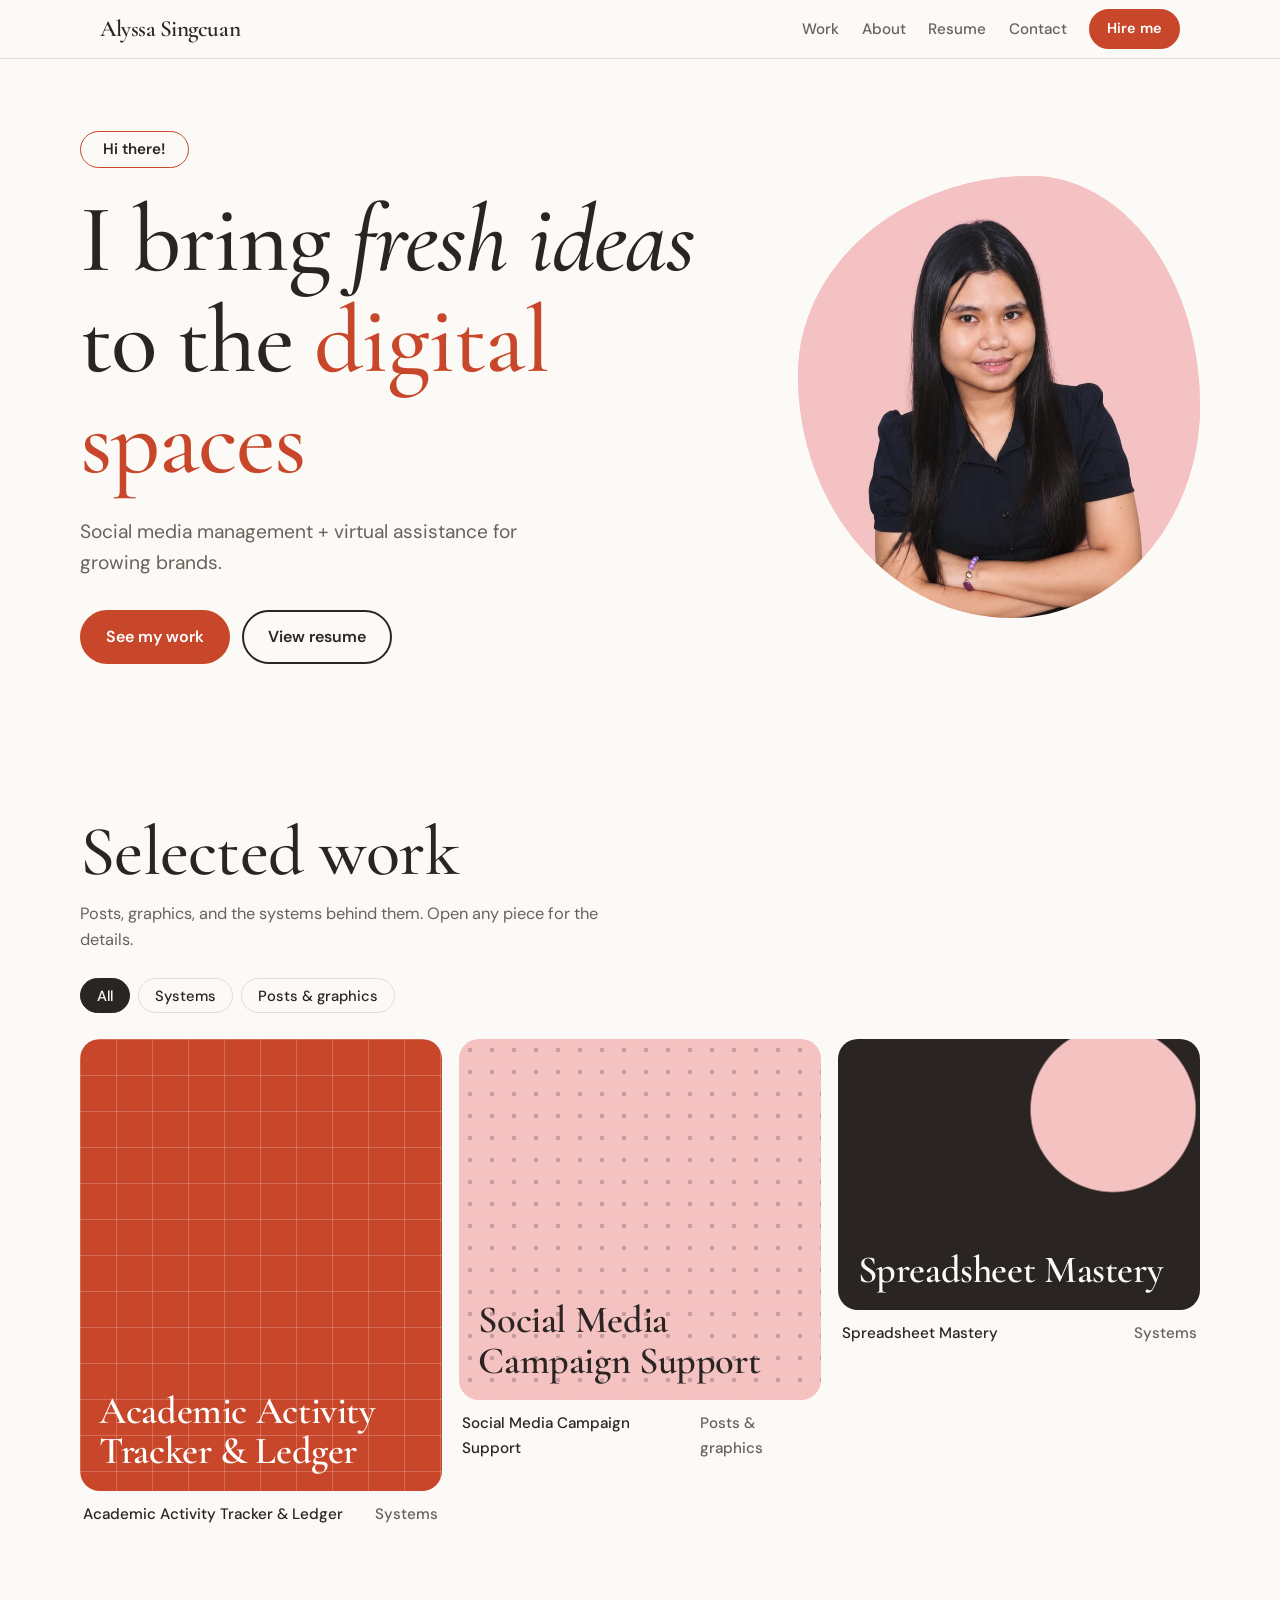
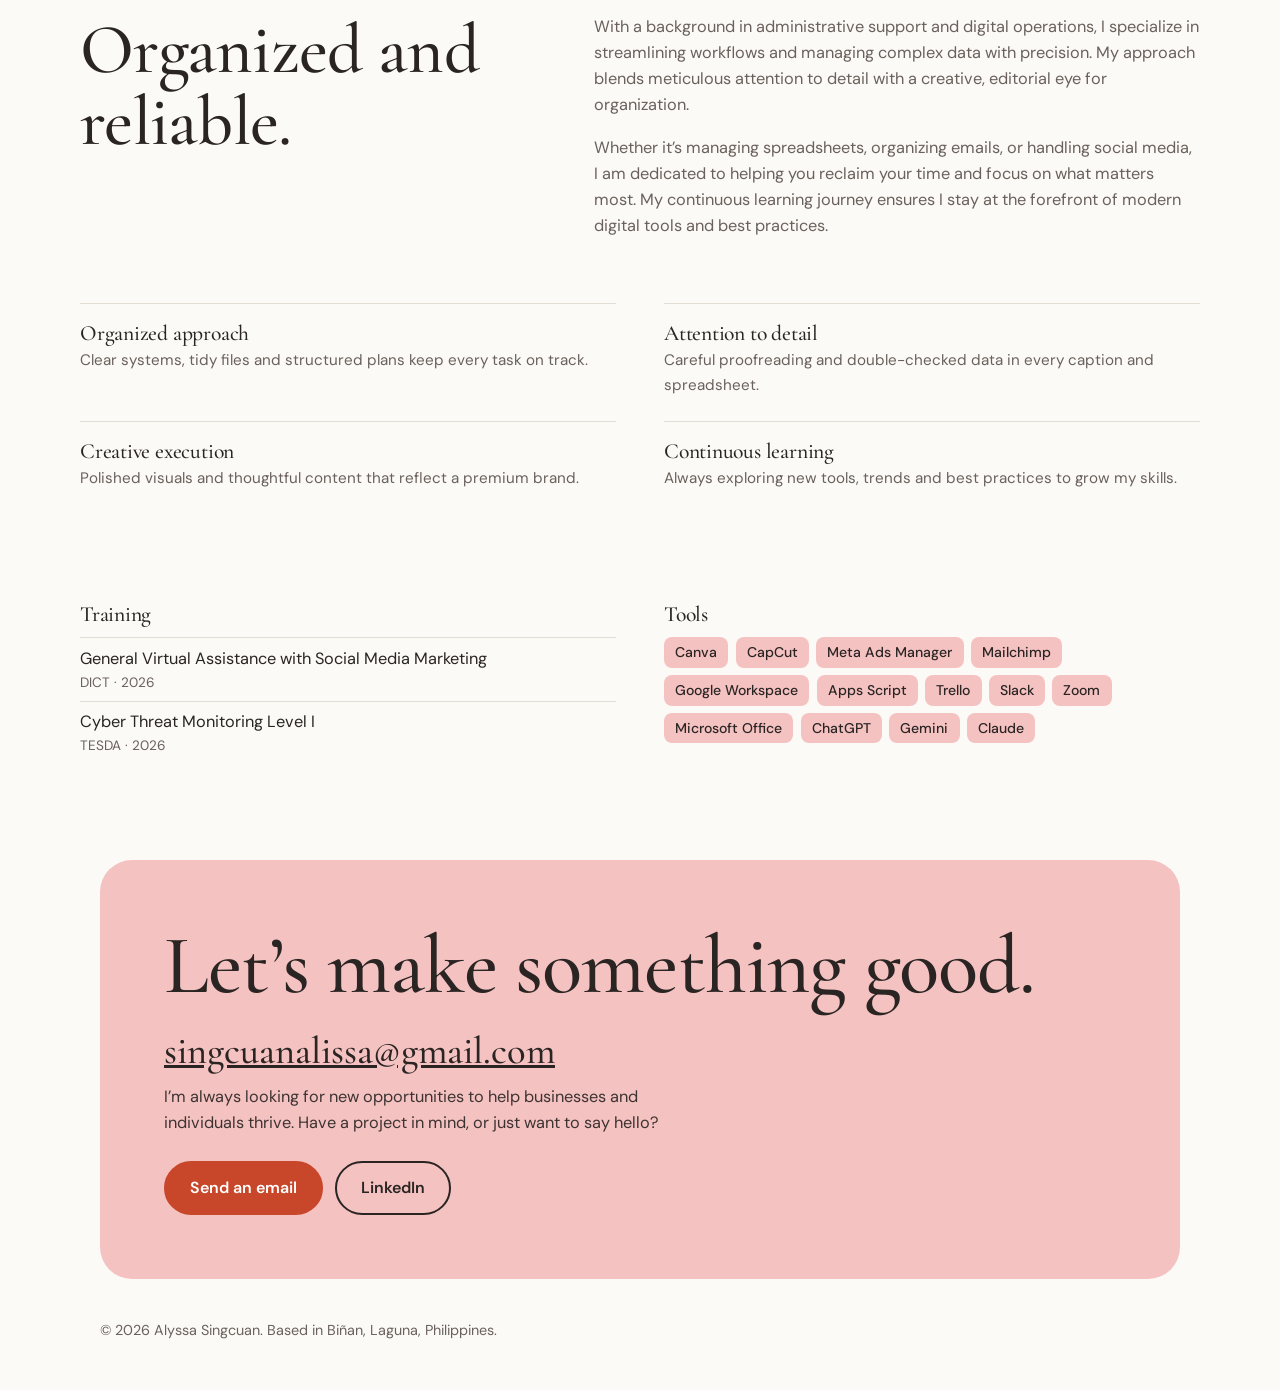
==== index.html @ 70479232 "Rename Alyssa Singcuan – Portfolio.html to index.html" ====
<!DOCTYPE html>
<html lang="en">
<head>
<meta charset="utf-8">
<meta name="viewport" content="width=device-width, initial-scale=1, viewport-fit=cover">
<title>Alyssa Singcuan – Social Media Marketer & Virtual Assistant</title>
<link rel="preconnect" href="https://fonts.googleapis.com">
<link href="https://fonts.googleapis.com/css2?family=Cormorant+Garamond:ital,wght@0,400;0,500;0,600;1,400;1,500&family=DM+Sans:wght@400;500;600&display=swap" rel="stylesheet">
<style>
:root{
  --bg:#fcfaf6; --surface:#ffffff; --ink:#2a2523; --muted:#6a615c; --line:#e3ddd4; --blush:#f5c2c2; --cobalt:#c8472a; --cobalt-ink:#ffffff; --butter:#b9c0ad;
  box-sizing:border-box; padding-top:env(safe-area-inset-top,0px); padding-bottom:env(safe-area-inset-bottom,0px);
}
@media (prefers-color-scheme:dark){
  :root:not([data-theme="light"]){--bg:#1d1819;--surface:#292122;--ink:#f4ece8;--muted:#b9aca6;--line:#43393a;--blush:#5a3438;--cobalt:#ee8a6d;--cobalt-ink:#1d1819;--butter:#3c4336}
}
:root[data-theme="dark"]{--bg:#1d1819;--surface:#292122;--ink:#f4ece8;--muted:#b9aca6;--line:#43393a;--blush:#5a3438;--cobalt:#ee8a6d;--cobalt-ink:#1d1819;--butter:#3c4336}
[hidden]{display:none!important}
html{scroll-behavior:smooth;scroll-padding-top:4.5rem}
*,*::before,*::after{box-sizing:border-box}
body{margin:0;background:var(--bg);color:var(--ink);font:400 1.02rem/1.6 "DM Sans",system-ui,sans-serif}
body::before{content:"";position:fixed;inset:0 0 auto;height:env(safe-area-inset-top,0px);z-index:10;background:var(--bg)}
h1,h2,h3{font-family:"Cormorant Garamond",Georgia,serif;margin:0;line-height:1.02;letter-spacing:-.01em;font-weight:500}
a{color:inherit}
:focus-visible{outline:3px solid var(--cobalt);outline-offset:3px;border-radius:6px}
.wrap{max-width:1120px;margin:0 auto;padding:0 1.25rem}
.top{position:sticky;top:env(safe-area-inset-top,0px);z-index:20;background:var(--bg);border-bottom:1px solid var(--line)}
.top .wrap{display:flex;align-items:center;justify-content:space-between;gap:1rem;height:3.6rem}
.logo{font:600 1.45rem "Cormorant Garamond",Georgia,serif;text-decoration:none;letter-spacing:-.02em}
nav{display:flex;align-items:center;gap:1.4rem}
nav a{text-decoration:none;font-weight:500;font-size:.95rem;color:var(--muted)}
nav a:hover,nav a.on{color:var(--ink)}
nav a.on{text-decoration:underline;text-decoration-thickness:2px;text-underline-offset:6px;text-decoration-color:var(--cobalt)}
.btn{display:inline-block;background:var(--cobalt);color:var(--cobalt-ink);padding:.75rem 1.5rem;border-radius:999px;text-decoration:none;font-weight:600;border:2px solid var(--cobalt);cursor:pointer;font-size:1rem;font-family:inherit}
.btn.line{background:none;color:var(--ink);border-color:var(--ink)}
.btn.sm{padding:.4rem 1rem;font-size:.9rem}
.hero{display:grid;grid-template-columns:1.25fr .75fr;gap:3rem;align-items:center;padding:4.5rem 0 5rem}
.hero h1{font-size:clamp(3.2rem,8vw,6rem);font-weight:500;line-height:1.05}
.hero p{font-size:1.2rem;color:var(--muted);max-width:34ch;margin:1.5rem 0 2rem}
.row{display:flex;gap:.75rem;flex-wrap:wrap}
.post{margin:0;justify-self:center;width:min(380px,100%);background:var(--surface);border:1px solid var(--line);border-radius:24px;overflow:hidden;box-shadow:0 24px 50px -24px rgba(59,59,240,.35);transform:rotate(2deg)}
.post .ph{display:flex;align-items:center;gap:.7rem;padding:.8rem 1rem}
.post .av{width:34px;height:34px;border-radius:50%;background:var(--blush) center/cover no-repeat;flex:none}
.post .ph b{display:block;font-size:.92rem;line-height:1.2}.post .ph span{font-size:.8rem;color:var(--muted)}
.post img{display:block;width:100%;aspect-ratio:4/5;object-fit:cover;object-position:50% 10%;background:var(--blush)}
.post figcaption{padding:.8rem 1rem 1rem}
.acts{display:flex;gap:.9rem;margin-bottom:.5rem}
.acts svg{width:24px;height:24px;fill:none;stroke:var(--ink);stroke-width:1.8;stroke-linecap:round;stroke-linejoin:round}
.post p{margin:0;font-size:.93rem;color:var(--ink);max-width:none}
.hi{display:inline-block;border:1.5px solid var(--cobalt);border-radius:999px;padding:.35rem 1.4rem;font-weight:600;font-size:.95rem;margin-bottom:1.4rem}
.hero h1 em{font-style:italic}
.hot{color:var(--cobalt)}
.blob{max-width:440px;width:100%;justify-self:center;aspect-ratio:1/1.1;background:var(--blush);border-radius:58% 42% 47% 53%/45% 52% 48% 55%;overflow:hidden}
.blob img{width:100%;height:100%;object-fit:cover;object-position:50% 6%;display:block}
.sec{padding:4.5rem 0 1rem}
.sec h2{font-size:clamp(2.4rem,6vw,4.4rem)}
.sub{color:var(--muted);max-width:52ch;margin:.8rem 0 1.6rem}
.filters{display:flex;gap:.5rem;flex-wrap:wrap;margin-bottom:1.6rem}
.filters button{font:500 .92rem "DM Sans",sans-serif;background:none;border:1.5px solid var(--line);color:var(--ink);padding:.4rem 1rem;border-radius:999px;cursor:pointer}
.filters button.on{background:var(--ink);color:var(--bg);border-color:var(--ink)}
.wall{columns:3 280px;column-gap:1.1rem}
.tile{display:block;width:100%;break-inside:avoid;margin:0 0 1.4rem;padding:0;border:0;background:none;text-align:left;cursor:pointer;font:inherit;color:inherit}
.cover{border-radius:20px;overflow:hidden;display:flex;align-items:flex-end;padding:1.2rem;transition:transform .2s}
.cover img{width:100%;height:100%;object-fit:cover;display:block;margin:-1.2rem;max-width:none}
.tile:hover .cover{transform:translateY(-5px)}
.cover b{font:600 clamp(1.8rem,3.4vw,2.4rem)/1.05 "Cormorant Garamond",Georgia,serif;letter-spacing:-.01em}
.c1{background-color:var(--cobalt);color:var(--cobalt-ink);background-image:linear-gradient(rgba(255,255,255,.2) 1px,transparent 1px),linear-gradient(90deg,rgba(255,255,255,.2) 1px,transparent 1px);background-size:36px 36px}
.c2{background-color:var(--ink);color:var(--bg);background-image:radial-gradient(circle at 76% 26%,var(--blush) 0 24%,transparent 24.5%)}
.c3{background-color:var(--blush);color:var(--ink);background-image:radial-gradient(circle,rgba(29,19,48,.22) 2px,transparent 2.6px);background-size:22px 22px}
.cap{display:flex;justify-content:space-between;gap:1rem;padding:.7rem .2rem 0;font-weight:600;font-size:.95rem}
.cap span{color:var(--muted);font-weight:500}
dialog{border:0;border-radius:24px;background:var(--surface);color:var(--ink);width:min(680px,calc(100% - 1.5rem));max-height:calc(100% - 2rem);padding:1.2rem 1.2rem 1.6rem}
dialog::backdrop{background:rgba(20,10,30,.6)}
dialog .cover{min-height:200px;margin-bottom:1.2rem}
dialog .bar{display:flex;justify-content:space-between;align-items:flex-start;gap:1rem}
dialog h3{font-size:2rem}
dialog .meta{color:var(--cobalt);font-weight:600;font-size:.9rem;margin:.5rem 0}
dialog p,dialog li{color:var(--muted);font-size:.97rem}
.about{display:grid;grid-template-columns:1fr 1.3fr;gap:3rem}
.about p{margin:0 0 1rem;max-width:60ch;color:var(--muted)}
.how{display:grid;grid-template-columns:1fr 1fr;gap:0 3rem;margin-top:3rem}
.how div{border-top:1px solid var(--line);padding:1.1rem 0 1.5rem}
.how h3{font-size:1.35rem;margin-bottom:.3rem}
.how p{margin:0;color:var(--muted);font-size:.95rem}
.kit{display:grid;grid-template-columns:1fr 1fr;gap:0 3rem}
.kit h3{font-size:1.35rem;margin-bottom:.8rem}
.kit ul{margin:0;padding:0;list-style:none}
.kit li{padding:.45rem 0;border-top:1px solid var(--line)}
.kit li small{display:block;color:var(--muted)}
.tags{display:flex;flex-wrap:wrap;gap:.45rem}
.tags span{background:var(--blush);color:var(--ink);border-radius:8px;padding:.25rem .7rem;font-size:.88rem;font-weight:500}
.contact{margin-top:5rem;background:var(--blush);color:var(--ink);border-radius:32px;padding:clamp(1.8rem,6vw,4rem)}
.contact h2{font-size:clamp(2.6rem,7vw,5.2rem)}
.contact a.mail{display:inline-block;margin:1.2rem 0 .6rem;font:500 clamp(1.5rem,4vw,2.4rem) "Cormorant Garamond",Georgia,serif;word-break:break-all}
.contact p{max-width:46ch;margin:0 0 1.6rem;opacity:.9}
footer{padding:2.5rem 0 3rem;color:var(--muted);font-size:.9rem}
.rs{display:grid;grid-template-columns:1.5fr 1fr;gap:2.5rem;align-items:start;padding:2rem 0 1rem}
.paper{background:var(--surface);border:1px solid var(--line);border-radius:18px;padding:clamp(.6rem,2vw,1.1rem);box-shadow:0 24px 50px -28px rgba(29,19,48,.4)}
.paper img{width:100%;height:auto;display:block;border-radius:6px;background:#fff}
.side{position:sticky;top:5.5rem}
.side h3{font-size:1.35rem;margin:0 0 .5rem}
.side div{border-top:1px solid var(--line);padding:1.1rem 0}
.side p{margin:0 0 .4rem;font-size:.95rem;color:var(--muted)}.side b{color:var(--ink)}
@media (max-width:780px){
  .hero,.about,.rs,.how,.kit{grid-template-columns:1fr}
  .hero{padding-top:2.5rem}.post{transform:none}.side{position:static}
  nav{gap:.9rem}nav .btn{display:none}
}
@media (prefers-reduced-motion:reduce){html{scroll-behavior:auto}.cover,.post{transition:none}}
</style>
</head>
<body>
<header class="top"><div class="wrap">
  <a class="logo" href="#home">Alyssa Singcuan</a>
  <nav aria-label="Main"><a href="#work" data-n="work">Work</a><a href="#about" data-n="about">About</a><a href="#resume" data-n="resume">Resume</a><a href="#contact" data-n="contact">Contact</a><a class="btn sm" href="mailto:singcuanalissa@gmail.com?subject=Hello%20Alyssa">Hire me</a></nav>
</div></header>

<main>
<div id="v-home">
  <div class="wrap hero" id="home">
    <div>
      <span class="hi">Hi there!</span>
      <h1>I bring <em>fresh ideas</em> to the <span class="hot">digital spaces</span></h1>
      <p>Social media management + virtual assistance for growing brands.</p>
      <div class="row"><a class="btn" href="#work">See my work</a><a class="btn line" href="#resume">View resume</a></div>
    </div>
    <div class="blob"><img src="[data-uri]" alt="Portrait of Alyssa Singcuan" width="760" height="950"></div>
  </div>

  <section class="wrap sec" id="work">
    <h2>Selected work</h2>
    <p class="sub">Posts, graphics, and the systems behind them. Open any piece for the details.</p>
    <div class="filters" id="filters" role="group" aria-label="Filter work"></div>
    <div class="wall" id="wall"></div>
  </section>

  <section class="wrap sec" id="about">
    <div class="about">
      <h2>Organized and reliable.</h2>
      <div>
        <p>With a background in administrative support and digital operations, I specialize in streamlining workflows and managing complex data with precision. My approach blends meticulous attention to detail with a creative, editorial eye for organization.</p>
        <p>Whether it’s managing spreadsheets, organizing emails, or handling social media, I am dedicated to helping you reclaim your time and focus on what matters most. My continuous learning journey ensures I stay at the forefront of modern digital tools and best practices.</p>
      </div>
    </div>
    <div class="how">
      <div><h3>Organized approach</h3><p>Clear systems, tidy files and structured plans keep every task on track.</p></div>
      <div><h3>Attention to detail</h3><p>Careful proofreading and double-checked data in every caption and spreadsheet.</p></div>
      <div><h3>Creative execution</h3><p>Polished visuals and thoughtful content that reflect a premium brand.</p></div>
      <div><h3>Continuous learning</h3><p>Always exploring new tools, trends and best practices to grow my skills.</p></div>
    </div>
  </section>

  <section class="wrap sec">
    <div class="kit">
      <div><h3>Training</h3><ul>
        <li>General Virtual Assistance with Social Media Marketing<small>DICT · 2026</small></li>
        <li>Cyber Threat Monitoring Level I<small>TESDA · 2026</small></li></ul></div>
      <div><h3>Tools</h3><div class="tags"><span>Canva</span><span>CapCut</span><span>Meta Ads Manager</span><span>Mailchimp</span><span>Google Workspace</span><span>Apps Script</span><span>Trello</span><span>Slack</span><span>Zoom</span><span>Microsoft Office</span><span>ChatGPT</span><span>Gemini</span><span>Claude</span></div></div>
    </div>
  </section>

  <div class="wrap">
    <section class="contact" id="contact" aria-label="Contact">
      <h2>Let’s make something good.</h2>
      <a class="mail" href="mailto:singcuanalissa@gmail.com">singcuanalissa@gmail.com</a>
      <p>I’m always looking for new opportunities to help businesses and individuals thrive. Have a project in mind, or just want to say hello?</p>
      <div class="row"><a class="btn" href="mailto:singcuanalissa@gmail.com?subject=Hello%20Alyssa">Send an email</a><a class="btn line" href="https://linkedin.com/in/alyssa-singcuan/">LinkedIn</a></div>
    </section>
  </div>
</div>

<div id="v-resume" hidden>
  <div class="wrap">
    <div class="sec" style="padding-bottom:0"><h2>Resume</h2><p class="sub">My full resume, with experience, skills, and training.</p>
      <div class="row"><button class="btn" id="dl" type="button" hidden>Download PDF</button><a class="btn line" href="#home">Back to home</a></div></div>
    <div class="rs">
      <div class="paper"><img src="[data-uri]" alt="Resume of Alyssa Singcuan, Social Media Marketer, covering experience, technical skills, certifications and education" width="1000" height="1414"></div>
      <aside class="side">
        <div><h3>At a glance</h3>
          <p><b>Role:</b> Social Media Marketer</p>
          <p><b>Based in:</b> Biñan, Laguna, Philippines</p>
          <p><b>Education:</b> BS Industrial Engineering, Polytechnic University of the Philippines (2026 – present)</p>
          <p><b>Languages:</b> Filipino (native), English (conversational)</p></div>
        <div><h3>Contact</h3>
          <p><a href="mailto:singcuanalissa@gmail.com">singcuanalissa@gmail.com</a></p>
          <p><a href="https://linkedin.com/in/alyssa-singcuan/">linkedin.com/in/alyssa-singcuan</a></p></div>
      </aside>
    </div>
  </div>
</div>
</main>

<footer><div class="wrap">© 2026 Alyssa Singcuan. Based in Biñan, Laguna, Philippines.</div></footer>

<dialog id="dlg" aria-labelledby="dt"><div id="dcover"></div><div class="bar"><h3 id="dt"></h3><button type="button" class="btn line sm" id="dx">Close</button></div><div id="db"></div></dialog>
<script>
(function(){
var WORK=[
 {title:'Academic Activity Tracker & Ledger',type:'Systems',cover:'c1',ratio:'4/5',tools:'Google Sheets · Apps Script · Drive',
  blurb:'A personal tracking system that organizes academic activities, monitors deadlines, and keeps submission records in one spreadsheet enhanced with Google Apps Script to automate repetitive tracking, document organization, and record synchronization.',
  details:['Organized activity records and deadline monitoring','Submission status tracking and remaining days calculation','Activity summary and unique activity identification','Attendance proof matching: links attendance IDs to files in Google Drive','Submission proof organization: links supporting files to their records','Notes synchronization for class notes and related academic information','Automated record updates across sheets and Drive folders']},
 {title:'Social Media Campaign Support',type:'Posts & graphics',cover:'c3',ratio:'1/1',tools:'Content scheduling · Basic graphics · Engagement monitoring',
  blurb:'Sample social media marketing support tasks, including content scheduling, basic graphic creation, and engagement monitoring. Highlights the ability to maintain a consistent brand presence online.',details:[]},
 {title:'Spreadsheet Mastery',type:'Systems',cover:'c2',ratio:'4/3',tools:'Google Sheets',
  blurb:'Sample spreadsheets for tracking expenses, sales, and project timelines, built with formulas and data visualization.',details:[]}
];
var wall=document.getElementById('wall'),fl=document.getElementById('filters'),cur='All';
var types=['All'];WORK.forEach(function(w){if(types.indexOf(w.type)<0)types.push(w.type)});
function cover(w){return '<div class="cover '+(w.img?'':w.cover)+'" style="aspect-ratio:'+w.ratio+'">'+(w.img?'<img src="'+w.img+'" alt="'+w.title+'">':'<b>'+w.title+'</b>')+'</div>'}
function draw(){
  fl.innerHTML=types.map(function(t){return '<button type="button" data-f="'+t+'" class="'+(t===cur?'on':'')+'" aria-pressed="'+(t===cur)+'">'+t+'</button>'}).join('');
  wall.innerHTML=WORK.map(function(w,i){return (cur==='All'||w.type===cur)?'<button class="tile" type="button" data-i="'+i+'">'+cover(w)+'<div class="cap"><span style="color:var(--ink)">'+w.title+'</span><span>'+w.type+'</span></div></button>':''}).join('');
}
draw();
fl.addEventListener('click',function(e){var b=e.target.closest('button');if(b){cur=b.dataset.f;draw()}});
var d=document.getElementById('dlg');
wall.addEventListener('click',function(e){
  var t=e.target.closest('.tile');if(!t||!d.showModal)return;var w=WORK[t.dataset.i];
  document.getElementById('dcover').innerHTML=cover(w);
  document.getElementById('dt').textContent=w.title;
  document.getElementById('db').innerHTML='<p class="meta">'+w.tools+'</p><p>'+w.blurb+'</p>'+(w.details.length?'<ul>'+w.details.map(function(x){return '<li>'+x+'</li>'}).join('')+'</ul>':'');
  d.showModal();
});
document.getElementById('dx').addEventListener('click',function(){d.close()});
d.addEventListener('click',function(e){if(e.target===d)d.close()});
var H=document.getElementById('v-home'),R=document.getElementById('v-resume');
function route(){
  var h=location.hash.slice(1),r=h==='resume';
  H.hidden=r;R.hidden=!r;
  document.querySelectorAll('nav a[data-n]').forEach(function(a){a.classList.toggle('on',a.dataset.n===h)});
  if(r||!h||h==='home'){window.scrollTo(0,0)}else{var e=document.getElementById(h);if(e)e.scrollIntoView()}
}
window.addEventListener('hashchange',route);route();
var PDF='[base64]///8BAAm7A74KZW5kc3RyZWFtCmVuZG9iagoxMjYgMCBvYmoKPDwvTGVuZ3RoIDQ1OC9UeXBlL0NNYXAvRmlsdGVyL0ZsYXRlRGVjb2RlL1dNb2RlIDA+PgpzdHJlYW0KeJxtk01v4jAQhu/5FbMHS/TAxg6kpQghQSBSDv1QqXbPwR5YS8SOHOfAv1/ZY2i12kMSPX5nPPN6HPbj/TDdKHvE6ewnhw8c7OgkTquXts8Y21k5dmj8K6JCdVOHJfTOygE9VM2uMdpnjDVGXkaFt5j/hWzxrM1XQKgB1Th422WMfWp/wSVMaAFiT9AoNF77K/CHjLFf6AZtzRJExtjeqMp2obkhy1MNyN+dlQf0cNJGuVQJjqFuJgpQWvpE8S27to/Jh+vgsWvMycKMotTYp0gAgPwDz3rw7gqT2NgDKDyR8uYUOm3OMLk1+008jH1/wdAk8LiKRsVvHsy/th1CngzfV5NLEF9Ln9ce0wb57xerbiCoRWkVDn0r0bXmjNmKc87XsKrrul6Hiv/oRUlpx5P807oYLtaw4nxeriMVRHOiWaQyaXPSZkQlkSB6pMiU90TaM9GCqCZ6JtoTbSivINqS9khUkZbq7SIVnGhPlCJryqsiiXAAnM93RMnfgij52xIlf7SnSP6oF5H8bYiSP6onyF9J/kTy90RE/spFPP50zmEQ4b7dJy9H59D4eN3imMNMtcH7ve1tH7LiEy/87d8J9Fb/BWbCC2sKZW5kc3RyZWFtCmVuZG9iagoxMjcgMCBvYmoKPDwvTGVuZ3RoIDE0MDYxL0ZpbHRlci9GbGF0ZURlY29kZT4+CnN0cmVhbQp4nO28CXRURdo3/ququ3V3utPZkw7h3qTJYjoboUMIRHIDCYJhCasJmjEBguACgSSgqBAdEQjOiDOu48wQdURHVDodl06AMW7jjLPIjI7irHlHXF8Z/WbQ8VXS/Z2q29kU5z/v+z/f/5z/Od/t9K3n1vNU1bPVU09VuhsEgANdYChZu63DiDz/2AUAjgFq8/q2y64ayI07BGiTAGX2ZVdesz7vt7W7AdclwKQzG1pb1n1cU/As4KsHMH3DhtaW+J3aW4BvL4ApG67quLp7m70H8D0KYMOVm9e2fGNvw1tAQSKnv6rl6jYtQbkYKFgIwNjUclVr0w7nfUDBlUDGe22b2zsi+XgDuHAFx7dtbW1jS6Y/DlzYAcR9Ig9gkng/hElSDiYBkVMj7/DGyCmO4yX9ACAZ1jt6BfEo3iB5xEAf+Rwp+IykkalYAAn/BMMRDOMOJGIF7iTxmIJkrMQCIpE04sMt5N7Itsj7OB/[base64]/e/iGyH2RxxGDHEzF+ViMVViDb+JZ/Bz/C3+nuyK7MB/LsR0vkgxikBySR16naXQn3cleRRGq0YQr0ImDCCCIARzFcbyOP2AIb5NEkk4uJGvIbeTvNIauo6+we9kT7DWJSD9GMrzIRj468CCewi/xK7xCZGKQElJPLiebyV3kB2SIBuiH9J+SJn1T+kIalnPCQ+EvIosjnyAVHizEDuzCbXgAfXgCv8bv8Hf8A58SN5lBNpD7SIAMkQ+pjWbRJbSN3kkfpI+xxew29qxUJs2RrpB+Jf1evlner7ao4bOHwt8NPxb+TeTpyG/A4EIqcjAPG3EDbsWDeAav4nd4E3/CX7n/kBlkFllNvkE2kHayl9xOHiMvkt+QD8jfKcQri86iNXQJ3Uy30p30Rvpdejt9kL5CX6En6O/pn+h/0k+YzLLYdLaF3ccCLMROsHckt5QjFUlTpSXSaikil8ql8gXycvlh+bD8nPyxUqmsU9qU99Qb1Zu0Xw7nD/85jPCGcCDcF3kEGhqxA7fhh7gfR/AEjuJl/BK/xpsYwhmSSDwkk+QSH6kg80gdWUQuIpeQVnIj2UO+Q+4m95L7yePkRS4DVWkW9dFqupy20FZ6E91Dv0WfoE/QAfpz+jo9SU/TT1gK8zIfm8oWsNXsYraJbWEdbCe7id3GbmOPsFfYq+xd9h47LWlSijRZ6pR2SPdID0lPSL+RF8pXyVfJ98vPyIPyb+Sz8lmFKh5lklKsXK48rPxVVdTpar26T31N/[base64]/KDml64gPIdyJRjyKv5Af43MiRz5EChhWogUSbsED2A0e9ZrwOnaRHJJGJHKl8gqeIAqgliuzpR34GP+F9+UBKUeaA0TeDW+Ufii9FSmPFBKDzzI8jA5swAX4O97GmziOh8XTJZgPO/JQimrUYzXW4XrswW2RQOT7kW9Grolsxi+Igc9JAfmc9OB3COESVOJn+BluxZtkP/rA153/wRVeh0F8QFJJNillAXZa3iYfkB+Rn5B/Iv9KmYqrcRPuxS/xV5whdmKQtfgNPsA/iUbmIA0F8KMaMzAfDbiSNrLjmEs8aMOryEM55kQlacfVuBG34Pt4EMfxa3xM3OQS/AQnCSUppICsxQdEQzXqsBKXoh2HiI18k/ShGuswGfn4T3xOXGQG7UABTNyIO/EUBvFL/BHv4GNEBF8FZBapIavIWvwTF2EdcZPpqCe9QOQpVGAxatgv8TamEDfmkCzyI3yMZgzBhQxUyG8RioLw4sgMupEdJ8mIwIUerEA6zidbUI1Y1GMYSWQJysLLUIBXCZMC5LeCi3toa2QP2x6+Er/Aj3EJTGmbWiNtlXZLX5hzVq4wq2afXzlrZsWM8jL/tNKpJcVFhQW+/PPycnOyp3izMg19csakdE9aakpyUmJCfJw71uWMcdhtmqrIEqMEBbXeec1GIKc5IOV4588v5M/eFiOQ0zKuojlgtBiBeRNpAgZv1xIwJlKaLUZg/[base64]/[base64]/tc5A99oZ6Zn8aiSFBXWBdUsbajcGbHObu90zeT1vH5Cz3V6j+xMESLP39IcTa1qiNUq2+xNwkPvJqKsFSMsIHPD5Avn53EXUuQGFSzBbPJcVFmwL0eneNrcRotNrjQDqGwKkpXFmcWphQWYmN/[base64]/oNwBS1lNfySv5g8AfUkbplDUGqCfr0fhPoElhJVIjntSECUWcR9ZsgWBuiVp3bGihHDGSCYm1IsjDmCLWEtSHNquuyqPOi1BrWhtwcMwBKAIG0Lh405q5oGO8OYo41FvKUi/uYDBlgUDHnCUrCihqiVWYCZCnMYFelMEGapshhyo6RHNhIgKQi1ef+tHK4crH7TOWi4UpUVQ5Xus9WDldOLcmMy4zLzozLJJBw1mCDZ00ZX8CQBgGCOwDpY3kADhwwz9dkSdWylXhdJiXyEZnKso1J2ZRQuy3bAU1V6hidb4eDODyGs8RpOplTshnEQAkoQnR/X8zU5am+xe4zTZyHxe6mT5sqF52pPGOxw99xFcVNW+Ze0tAPOTIYzKiQQ5GuoEcUvQkVPp+vsXK4ksnuysqpJdPiMpMyo+87pKqz79OhYYNNkwc+Cx/9Z3jLP0FxOyC3yANwQ8cuc1qenGe/IKVVao2R81MqUuYnNyZvSJYrUqan70m/R77TIetx2QQ0IT471q2l5R5RiRqKDPbZHH41RG8xE7oyiZFZkkkz4+INGO4SN3VzqYzxUi1yN2351Ldl0elRmaaWoGkLaUrILE1JTo5PSlQV/vJmkrhppeWzaZk/Jyc3x3s7zXi6+YZQc2H5+kXfXPOj4VdJ3p+uK59/aWXllctnPykPTMp5Lvzur5/8Zs/aunxdeu5smSt+1YuPPPLU+ngXt9N3I+/[base64]/b7Oxtb7l2581MuX0vkXfkb8qvw4HVz8c22fYn7kg/ibuUl22vsNccnzJZty4vJc56XeF5yp9xpu1nW1AQ1JSUhJeU8ms+yZTVPvke+y/Zz9qJDriJLCCXL3CBD+Jg7ZmSwLy7VL0q7048QWW2mpBZKmst0xftddZfGkiWxJNZMSvXHhkiemRVfaGexH7lW4SOIrjwlk8ikpNwelcSqulqiMu4tfek7o16xZdFp4eqLTp85jarhM76mLad8vORAE/cO0tTURGRF8hqIcyPTSElOkXNyvFlKnJsrT6oi+pzwrz4M/zG8l+wgfuJ8eF1p+A+eB7c98Iuf9Wx7hKZf/PH75Faymmwidxz8RmDe1ps+CH8e/uDDOwHKs3n5GXkAKuykuh9q5KRpK6/wK3nlFX7u3qYtr8yvmHll/OmkWZ+Z61fyMnP95yFfypfz7MUxM1AuV8VcjstpK1svb9Aus7/HYi9UCNVshNltNkm1EWJATQRUxSZJhqwkyrKi2U1Pxmw7H8LhyfDbsyljimQLkWOmS1GpLEkEWkxKigch2mI6dCIOG7oIIyE6xbTpNlJi67JR2wCdAom2mDZDJnKa4xtrLbUuGk77tGnLmaYtqcOLa1tr3oHwu6rKRafj4iuKK4d9vso9cpFvz/Uv7ClK5YXqrqzc88ILvQqPrU/Y/DanH77GqSWkLuBYXheYvHR1Qz9YJBzUJPtAJAw1crZXkWbwq5FsafKJKzOTZbJMkpnAmPxM+Cddw09dE/4pnUUq8l/+KVkU7pMHznZTY3iI+2wBIPULzW81vcW2EqlErre12bpsB2yqQmSaLTGqQrOlpHikXTKRQ6TQtCuqQUqwi/slKTTjmKuettEueoBKNE0bftSSvW5pQy81ZzRWLjrTVDlceaapsra15hSqRLzhsZE0ZcZllvHYSP4SXiR9K7xYeu6zz76YDYJbAPKEPACGzSLK9pX6/TL3fW+2KM2qxBQ/ZFOul7vkIVnW5Wa5Tf5YlrpkQgll0Ch7kwABDIEN8hnE4/sJDEHCJmnqwajTb40uM1VWKNjq8/mmxWXG3ULy5IHP54GiMfKu/K78KmKRjvvNlXfJd2l3x9ztkjSiurRYNTU39Wrb9nh1e9zVSTdL+7R9MTe7dsfvS9ybtDdlb+rNnhg1XktUPUnxnkRPapJHTSh02tIKVZace8ROYHfbDTuz86htlGSYGc0ZbRldGT0ZipHxcQbNcOf2gMRCRwkY+GSdtPP50ckqIjgHeCw7zblv2oKmBH/59Onl06dFpyhIYvy00ullfj5NG+eWPnbZvj5SQ3aHd4aPh/vDO8nUd3p73/rT008P0deG7m4L+maGN4W/F/5BeDO5lWz4r3AkEjn72RfcS+4GZK88ABv5temyMUVLYymaFK9RxkIR9MU7qhi3zsVNfl6a+ctX+FmpqiWqqsY0SlVmkyi1qRqTzIub/JK5fIVfKlVe4f5E95tppqPe0exgbY4uB+1xDDqo4ShxUIdmi3bKS9O1fLnfVioW6kGhkf199nEB3ufjIX4kxvt8ll1JXHxFBeIrKvYU8Zmx5/ro1OKTaMi0uXL9muHKFVw/bXP6NVNMOL6GTy2ZK6i6nnKUaV2OMiHY+Z4iv7bcU+SXWTIrZSaT5rHd2gGtRwtqp5jyAntF+73GDFas+dksbYn2HXZQ62FHtAB7RnNYgWxamZ+a00QgGzKdxaV+avCbmlimhiJ3mbbMIj9dkVlkhb15kw0/XTHZ8GtUVVMpS1ELaK46i05TF1NTvYSuUm2JNF1dRGvV76mH1V/[base64]/+fvup57tvn6y/vCP3x964pvrK/8w+8ur1wyf8oT78oDS16+8cE3Js24+XD4r6TqcGPm8PfZ4ikNcy68OEbmM+wuQLqJzzBsNas0WVLkbNXQSrRntL9oUrF2QKOaBiuRtUFTq5QlClWWMVBCPdZsmZjF2s+VxTZZk2JM4K9kqXex08Oz6Lrh7/MM9cHPhm/jvF0YeUf6u/wqCsgJ8/z+uFDGU3k/LZDUBDUpJSElKdXXKrfmdShXOzvy3ox53RvTaF/pWpnV6N0Qsz7+ssyNeZcVbM+4OePOzJh4bygy1DdZ9/PSbE3z+JdmLfU+m/WsV9qStcV7Q9YN3v/[base64]/K690xXTIXTcFbYU/lbbDzGrkYrzJlJM+0znWVZZd46+wLn3Kx53kP2H2fZ0dQ4kvBni9RXuDB/lfmnT59mSFZqpypJiSnJkvB6nvddSAzPwT233nb+Qn//35r37ProxySRpKjhkwnXX3/DguKCGSTwSuctETwT/iD8OvnTpNv2XrPUvyA9vmjWqmseb3t+/d9fdm5ZW5ZV4c8uXn/V8f07/3gFIXyHuDrye/mQ/CqyUIQZhJpXO+LsxZ64tOJyvbzkB1MOuX6c9qDx4ymHimJskuJNk1K82Sw/[base64]/h92mlIvYkTC9PUXgIIuXRdT0pMYUpSlIiN2O5fOiR69sbf9Yd/lv3FQ8/VLfwdy/+5PXL7/vlFE84Z4ZRfMdwzsIVS2vnLjTPa2nevm7Ojvl9b55/Rf3C722/91v/sbzxvvm7+5+7pbGnNfwP87KZe67PL9jIYmZWm9MXzi3wXxjeNbV7/sXt/koeEX4ASA/Kj0PG+aanXuU5l8SyZWiS7FEpGx+IlKn94wNRmIegRXzTyZMWnm1lJv2A5NEh+fEvFvyT930boKTJA4ihqabDwXK0HAeTGGGhSJdpmzTTbzdmzuIZwVBftDR/NKnIbzcmFfkVm2Z/y/ahXZJsdnsCnSS5bbrdSwskw1Zsv4xukFptl9u306ulH9kesT9pG7B/avvcnnxQOmA7aP+p7ef2N+hJ6XXbm/Z36XvS27YP7M7ttqvt36S3SN+03WI/QNUGRyu9XLrMtsG+jV4jqTW0Tqqx1dkv0i6yNdjVVHuxy09nSn7bLHuVS2U0RlJsNnsS9UgpNjU6IXUqMbtNjlHVUsUVUwowN6Naveb0O/hNSOly8EzElet38BsLRb5vujng0BiBRKhqh8YXr6pK7mvWhG8ixafdr53mFemhyCyzkNlthqTZbKVMSmRMog67vZTRRMaoQ2MsRqI0xm632VRN55tq4uzjB/cDdIZIty9ustLslOUr/HKpaqq7NKId38UIO+4wHDE0RGeY8QTg2Rx4NodSPYbE8G6cPCdzn9ly2udzV/7NXelJcw9vGd5S6Ul1D/t8f3NXuk9tQVWlWyy98SkVE/c/0b1OwvKGfmiRoV6HwTc2TeKykhb4toishfAjIZJJ4m4jR4mdqORY+HT4T+G3wn+WB86msvc+nyfd+MVO/gYRGUy+OCF6wMy2SbKdUZs9W4o/wghjUGSZEqpqmgOarBnKK/[base64]/loJbLQyEPhHMbzLQcJdd2QLpb6ZEC0qCk3qQ8LL0nfSpLYv6XL7N2BlPKl/mzlfPtHexmdg+7x/Y9+yNsgP2c2Z9lJ9hZOzvfPofRrVuafMS3palR2EGJvMd3LQpfRxNiHVVSiTO5SiqJSaySDEc8382c6ItNs0pXilU6k60yJtEqo3RBV0KV2DL4fMRae624RriPEjXuHpJHV5FvD5+k88I3hK/6WB4Y7qT7h188ewMNfBKuBRXnl5/JA2KXud3MVuT+xP5UdoFMLpNfl2l8XLbT5UK6m+d+sdCSv3Lml6xnlER3j3KGO3a8rSZNPPYbPfWLJoFjJ3/T4viRDl9j+LmfN42OZbZ3kD8Q17Kdj6y5a/HlP3/2/iPb5n5jflmPPJCc+acje0Ib45KG35CeCzcXramu3+C0g4nZtkYeQAIMFOCkWbU9n2xwXZ3/jvSpJNkyk2xKXkFmdnK8nrQkiZYkHUmiSUmJ3qzs+ATNSOSHm+m5bUqXQpW6vNwjPKxYssZwWTNLisyi+qLmorairqIDRT1FmlFUUkSLErMMGAklCTSBi114ztNOK+f/8iFuUqQrmFGRZE3JpAmHuHw/YO0BoucvsUtXN/TaDR6SwA9LJ1NrQ2CpTbaOS0f0xuIyow853jvphY8f3rN686U3H2i6b9uF4bfDTpL33GP5Cy+qu7DgN4+Q+B7fnOXmNS/LAxmX3HPpZY/6co/tWnd8i1Oj0k/Dj8m2iy6oWWmTh/vDV9timhbPuSSfr5TeyLvsV/IA4rHanLJRe8hJV9jW2zY6N7o3xu1w73Or9vmOG2ILVRsBRbxBKA9q8W2JpCSRJDo+0u3EnpYwHA1e/Exhy5ZPR05Ehs+csnIRkhmXqCqKNysnNzs5RSSL9BDJNXx/7X/zA0JSZKNkzdpl8sDZ5qfWdN37j/80dvqXbAmCRCKAvEIegEJcfWBE46fk8TzmdZkrPDP9g9rr5HX6pvSmLPPF9Gr5LnInvUe6Wz6oaQwOpVjjC3aztp2oaUhWzkOOsgAXKBdBBaPUIEgkBFZIEyd5LETXmA4FGo9mlFB5gLZAigzy1NkhkV1Sl/QXaUiSpBBxmPZdrIv9hQ0xicfgJ+MrHIywAeIA5Wd4JYSQNHXcGd6ZJl/TmaYmX+rp0ZXr9MR1a+xUYbDPbZ0nPGlz+lcwgiYRzfgWsgk+4kNTphUZqGP4DKkm7eQyMnP4H/LAF89L538+DyCRYUBukAeg4cV+SJGfmLMdZYN2IjFJZqokS0y2YIOSREqJqDEUlfsgkVSmaKpEGGU2CbJdI6vUEL3MdCiKLDNGKTT7UZoCDQpNeVJVNQM0RFOeJqNBY32fjYvu/rSpMs19KtU9bBWnUGXJ7v70FJ8X8RV8f5xSwcM814U2PsKrmrtyj+Z+ged48I3EwjiaPPwuuZg0kmVk5fDbdCNbOnyM1px9bPgeEKyJvCsfl1+FgZPmvBmT6yavUrdp22J2azfF7E65Kd2mpCjp8Snx6Xlxeal5nrzJ2nzHxdIK22rH5dK10o7UDs9TrqfcLzl/6n7D/a7bxSYpBj8tN3VPhQ6CbEpI8qRCxRbPD8zj65YkkAR+Wp7AT8vzkwtjGQgx0i5NIAm58auobhiMeoyskiyalZbbYycjOwB+EJe58+CEU3NxqnDm9BZxpmudnp/yVZ2O4/F1i69y5BChqYmUZcYpkjdrCi3zx5ePbbSUJDc/qCsvY1V0Z1P44JPvhB95dLD/W78lcWRaQfj3+uGu595+71jT0bk0/Z/DodX7niWXvfo2WXfpgrdfLr/y+k//Hv4i/MUC/4D41y7k5SIrmGXeFyel25dKq+3SYfmQetj2I8cfyGuqsttxN7mdfU++S/[base64]/RLPG6zy5adtcX77dFvc6IGfWAi3bNmCrVO5u0b/yCfhmWQ1ySEGuSg8g3wSvjd8NDxAh+nx8HnkjeEZwy7yRVic4QAqEPgk/Z5LYys/0dI08Sml+9+qFJ8+/cO0Q+Wff3522A1tKwhslq34x7gAdXZ4Mea68fnnn+9wWz2NvzwKCORVuEN+CbfLL+G78ktokV8CpLdQQCtwi1KBRvkl3C2/hDult3CXvAoX0gpAfgmrpbfwA+UR3MZx8ku4J9rPnVI7vPKqSEReFRlWKrBGXiXGmo47iJ3soCn0Naaztexd6R35bvkdNVlNVj/SMmwX2Hrtd9rDjmAMifmhM815zLXDkgEe+ltU4nYooHCjGKsAtY4+B1n8f6eOdYPv9fk/hz1iJA4T2MUThyk0OiUKM8yhBVFYQiLdFIVleOiNUVhBKv1+FFaxjj4RhTXks9QobEM3mxOFne4P2S/BQCQGCldiKApL8CT+VMCcU3viUBSWkJz4gYC5REoSorCE+CRFwCrnOSk1CktITDIErIEiJskfhSWkJpkCtgF0clJDFLZkt2BLdgu2ZLdgS3YLtmS3YEt2C1axJmVbFLZkt2BLdgt2oCjlZBSOGQeP6cQG12i9nesn1ZLRzvWTmihgB08jUouisITJqZZcMZz/1G9EYQmJqesF7OKekLojCkuYlNotYLfo51AU5v1Ytkjgek59PQpLiE/9o4ATBT9/i8Kcn7MCTgJFYlpyFJZgpOULOJnTp10YhSV40iydpwn6rVGY098s4HRu9zSLn3Ru97SAgDM4P2mWb2RwftIsXemC/s9RmNO/J+Ap3O5p4SgsIdXDs2Ei5XP9eLKisIREj8VnIe/HMzsKS0j2zOewNk7/2jj9a+Pk0sbJFTOOPmYcfcw4u8SM2OXHMFCKEkxFOQyswAa0wsAibMYmbEYHrkGbqJmLzdiKNnFvQQc2CooiGKjGlbgSBpZhIy7DBnSgXTy1oh2t2IptaMU6QemEE/PRijXYilZsh4ElovdNWDE6zkK04BpsRic6YOBKbMZl2Ii1MLAWm9GGa7B1dBxjlPsSTIOBnNGnchQIHlpwJdqwAQbmowWbRB9rcUWU9kJsxgZsEthO8enOEZm4HjYKOa78Wn7WC10YmIONWIMrRS0fz/iSjFY/m6OSGmKUTmzFWiEvf1qPDmxHi2hhoBObsE5ozhCfr7XssQArhHb4KLwfrttZon2roGjFVVgjNM3brhO8jqc1RH071gr9tY1acEwOju8Q3wC4Eu3iM/mckks0B5txJdZ9xStmjqMxRqkM5GGRGHsrNo/Kd56Q4lz0q4Ss7aP8lKNI2PCqcdSF43hYMaGXEf22CG1x3+RyXCW0ye3MR/+f+PVXKReIXrn1N+Ey8cz96VyUY95cI3rdPtpmCdZjfdQuBgqFj27GGoE3sFhgNghJW9AufLhecMXlXStkNrAcLeN8hMs+FRWYgdJxXsttukl47Ff9y6IY8aw2YSXO7VYhwYjG/n35OZeWB/EWraM9bIxGgpaozNwfuSyWd3K/5Nrmb+6X3Gv47OSxpBVrRT2PHFfiGjHCl/nh/sRn9LpxI3VGPX2NkMOatSPy8r55f1wH675mlnHetuKq6HzlMrScYx5xHfBeuJdZUvCI0RgdbQNaxDi8hzXR+bQpOmbHv2WfViEP58ialRtFPdcI1wVvyy121TltZNmhQ0Sp1nG9cA/kT+caj4/QHvWxNSLOWdxaWpxo0xFNTdSJZb9z+83EaPp13sj1vE3M6E60iGhqabpd9N/xL3tfiU2CntOOWX3MDpaNxizP7cE1ZI3aLvrhc8ual/+OvQ1Rw72vY3Q2jIzL4w/X6EgksaLU2JplzWqLeus4nx3T77/WFOfuKtH/eCt9vQePYFqEB3VG+fl3ZPzvaHLMv85loZG5weMH59bCj63oI357Lk/8VzrhfS8QUn6VV24d3vMWdArfGLHHSCzgsYtLsulLFtz6JWuN9d0uInNndI3j428TsWv7186Lf61Xa1bz2W5lSOO1ONLfuSQe0SbPNviqwX2fYzl8ldCkNfKa0azlq3HC8pq1UX6vGNWBFS/4ys654a8i0edEi3L9XYUi2GEfXVnXR2P35nGr3URtcL9fI+a0Ja212n85w/myBvOEHTrQhpkoRrHAFIkxONecH+41LSgSkl+G4lFccbTPS7+UNZ0nOGlBG9rEaFb0svx4hJv/Tl76b+aBxqQv9bFwpA8jIxrrDFyOzdFZZcV6vkJZq6C1Ro/N+H+V246si1+f33LL1UdjBZ9bY9mXNdNG/MAaayzacQ4KomuQlXdaUYZnLdwH+arD8SPx1ZqDVnZhjT5xXRzxlJYvRYP1/2dtMaoha4Xhehufm6wTNZ2jc3YsLzSimcxIxhLl8ettK/K1CXPYyIh6oKUjbmGLQysHHJH63+5vXNwYoea1I3F07SjvBdEx+Kzn3jCi+y+3Hlthxss9wtfE2GjJYK1hBeNsyGEeN/go60efW8d5SBs6oxbicbXga6I/r28fpZwYSywbFkctzmutfajFw8i8nuhL/75Wx0YYkdLyYkszE316TBPbhR6v+h/acSQ35KvQpqhmRjJHy1f4nY85ppfLo7nhlyPYueKxte6Nz07aMXNCFLdWDWsFPdd+21oHRvYvY/oZWaHbzhlTJrbiUrVEbcV3rBO9ciyz4P2f26JbR6Xn/jKSh1mzyNrJjV/t/6ceMLK+zUetwC7BPKzARajGMlGzAMvF/mwZlmAVFqAGtaiBgVxUCwzH5wpLXSTWoflYgpVijbP6WIZqLMYKNIoYN0+cpCwWT3VYwL/nKdrWokGMUYvlotclWCb6XoR6LMQCMSan4y3mYiFWokbAF4goaI23GEuipwe8HefF4nQFloi7JeFErnjPy0c5W4RaLMNczI9iqzEHC0R/nH8+/[base64]/XCtc4tZ/FlzZ7F/6LnIixGazS35hFg/InQREwHOokTm/D+BJqx2vUi4ozHWTXzRPuOCZhoHdvLjrMX2DPsOOsdj59Q///tuapdvP/v2er//85W/0+dX07cNf0/7eVG5szGr51NFobryNpj830KP08YT/tV7AWCq/YJVCN18/A+rsQV+BTb8D62fmmmTcSNtLFOg3imc64ex7D8THni3LVq+E7pSmwTc3wifiKmXuQFW0WOYWn0mgnU58KP19RE/iZgJF2aLc2S5krTpRmSKZ0v1UkV46nPiV9xzig2VmtFpq/Gqjr+RKZi0wTcWG2dmBdtuOJLHI+rJ3H4K/NOOI03Rut4/mTtvyf6wUit+P8uEMnlv9301as6BivYEf6iZciAzh5nj6ESOnusT8nQu6qd7FEcYY/yfxuyR2GwR9HDHgWDyR7tU52lZog92hefKMpgsq+0PzLIHg3OnCbqC28v7TrGDuNSTIsMssPBlbz6cJ9Zw8kP902bZZXFU0UZ1Cy0mliqV3vYYRSzw6CIjUJL2GHcyg7jIDuMZ9hhKHCzw/gLO4wIOwzGHmb3B+fpZog9GNSmxVYnsgdBYLIH8Qp7EBH2IBgM9iCOsAfxUbRGigyyB/psMXz4B0SrdPYACGLZA3CzB9DFHsAR9gBeYQ9Axmb2AA6yBxBhD4DhILsfR9j9oOx+dl/Qrbur7eyH2MV+CMq+h1hCoEcG2d19bqGbe/piE0rNaje7A/XsDlAE2CIMskWg2Mxuwy52G/98BasLFk4VKqzrs7tK3dVuth8G248uth8MPWw/iHg22X5Bv78vIZl3/81gbJxod22wxG8Bfe7U0vrqRHY1CGtlm+CFznayTZgM/hGCTcLUa9g6OAWfZl+su7Sr2s2qQFgVS8J50Fk1S0YpdFbDPEgXZJ1BlzVOZzAvv7TazuayVEESy5zwQ2caU4OlunGU8a+7m2xvn83B+dsbdCeVHme7mYpE6KyLqcEUPfY4s6OY2YUkK/psztID1TFsBXrYClDobBMIDoq7yTYFbY7S6jhWyyYhGTq7gmUgCTqbxyaL8iF2H+ZBZz/oy5mkDx5l3xWtvsM7NUNstuVas/ucrtLBahvjX2cMsG9jkH1bDH6gL2dGKapzWB5KWB4oDLYLJYx/[base64]/3qVKH8RLX8VLX9tlZFBesKaFPS3vByqnkTfBsGl9E84SN8GpUfp8yiBTn9PQ5wL+ibtRxV0epKGsA467achTINOB4KZP9NDNNSX+TM+Me8NOpO5sPT5oK84CujZUSAlPQrEJ5dWZ9Pn6LOYBJ2+QZ/FFOj0WTqILOj0GTqIVOh0kHbgZ9Dpk7QMs6DTJ6LlC/QYd3H6NH0KM6DTvqCLsxAIqrw4ElR48XgQ1lN9sX6MPk4PwwOdPhbM8egh+nBfzhQ99igtA6EP0o5ghh5fbaf3kQZyBjrtwUleIp7eHyznnRwIHjP0fnqAHjBTy81ss9A8xEqySwpLDjEj2yg0yo1DRrWbfhsyDtL9IHQ/3c/zUboPJXQfTLoPB+i+oFQeqB6mHeByUXTRDvQIqJl2oE1AoB1wj2I/FlAV3Y0ldDcoDtCdOEB34QDtwgF6AyQcoDtwgF6LA/[base64]/tQo9o0UN3oIdeix56HXpEC+60PbQTPaLFf98p/[base64]/1m3Gnjo3zySj55Jp8cySe35pNqG72ASCLSGSinBDppMGNyZusnc2br5Tm5s/UQ/fZTH6bowZzpeogcs4rzTF/OdP3DnOl6b850/VDOdP3GnOl6ec50vTRnul6YM13Pzpmu66IuXw+RBjMr2uWxnNl6bs5sPTNntm7wIZCcDCA+TjP7qZMc6nvRCf5p0WBunh4iR4O5JXqIhIK5S/QQeTqYu0avtpGnkMuzIvIkDHoYOjkS1E/pIfKYVTwa1I/qIfJwUPfrIdIUzC3SQ+TiYO6v9GonWQld4k1XRMvl0IXMy4L6Kj1Elgb18/QQ8QVzczh1PnJJNnRyHmnAKegcFq2mWCN5g/osPUSygnoFp9aQyw1PFBQK9mToomR9+lH9o37SIBHToZ/Wv6t/qJ/S/1MPURLU3zRCEgnqr2SHyCrTrh8r/KF+VK/Wg9V2Tg8dvdEywMsn9UPZ+/R7+0kDyX5Kv0cv0r9dGNLIk/q39PP0fWKIoH6jEaKHzQS9Sy/ROwpP6e36hXqLvkxvyg7Rw0H9Ev0YZxONpIEefkqvz96nL9BDJDuoX5AdEizO06/RTT1XrzCOcf1ihtVveeExrgGUWqMX6H49PzvEfXxleYjEmfnqx+oB9WJ1jjpL9apZ6mQ1Q03U4jW35tJiNLumaYomaVSDlsi/2OfjnxBNVMRHYhWJ3yUBuym/84+V8t8kIhrFhQgksDpat3wOqQsMrkXdGiPw6XJviNiXrg7I3jkkEF+HuhVzAjN8dSE1sixQ7qsLqPUXN/QS8u3GwAxfgO4NEaxoCJEIr9qdzn9OrZdg97fS+0FI2u5vNTYiNXlbVWpV/Oy4ink157g1R+/jvoebOh7MCNxZt7wh8EhGY6CUA5GMxrrADfzH1vppLHXW1vRTFy8aG/qlNhpbu4zXS201jY11gVOCDAZ11db0I5cXjQ392hwYnAyGNoeThUi2RZdDYzldJi8aG/rtTuQIuhy7U9BJhNP1njRqa3oNQ9BkAycFzclsjKPpJw3Iqa3pzckRVF6DNHAq0uA1BGPniY50vbamt1AXJMQJXXSkEzFYoHiMJDtKUjZKUibGYmSMht8aG/oT80ZoEvNqGht9/y+v1jk+0je1c+fz/Pfrmr21rc3e2ubA/m0bUgNdawyjd2dn9IftcprXrN3Ay5bWQKe3tSaw01tj9E59/hzo5zl6qremF8/Xrmjofd5srQlONafWeltqGvuqKhuqJ4y1b3SshspzdFbJO2vgY1VVnwNdzdFVfKxqPlY1H6vKrBJj1W7kfl/[base64]/uysvn+paOvuMwq8/JFGfRklvKvrpV7MkSZbZVmXKEno/RA9oHCA+U92T2FPeVKKDL41CFPRql+iC+lweJDDB2+9hFFdPjaOxph/[base64]//////wAO9gT8CmVuZHN0cmVhbQplbmRvYmoKMTI5IDAgb2JqCjw8L0xlbmd0aCA1MjIvVHlwZS9DTWFwL0ZpbHRlci9GbGF0ZURlY29kZS9XTW9kZSAwPj4Kc3RyZWFtCnicbZNNj6JAEIbv/IraA4lzcOkGlNEYE0VJPMxHxsnuGenSJZFuAs3Bf7+h39aZbPYg5umqpuppqsMf78fpRpkTT5Ofgj64N0NX8TR/KdsgDHemGhrW9pVZsbpH+yW1nal6tpQfdgdd2yAMD7q6DorvOf9L2fKl1l8JYw3Kh96aJgjDz9peeUkTLJDriQ6Kta3tjcRTEIa/uOtro5ckgzDca5WbZmyuDyJfg6L3zlRHtnSutep8JTqNdQMZk6or68k9q6Zs3ebjrbfcHPTZUIIsNbQ+k4go+uBL3dvuRhPX2BMpPiPy1inuan2hyb3Zb8Hj0LZXHpsk4VZZK/cfjfKvZcMUeeHHqrck+bX0eWvZvyD6/WLUHSRarIzivi0r7kp94WAlhBBrWhVFUazHiv/EkwW2nc7Vn7Jz6XJNKyHSeO0odjSXoASUgFLQM2gGmoHmoByUgQrQs6PMV1g4igVog8w5aOto5uvliC1AO9AetEfXPlYgljqS4wEIkaEzCb8M75Twy3wm/FKf6f0yEPxST/CboU8JvxSnJL2fz4RfugN5vy0IfqnvBX4ZHKT3wylJ+M18n/BLcbqx90MvMfySDch/P1SP4Rf7TPil+Cox/DJ8hxh+KerF8JsJN0J+VsZhGu/MY3qroetYW3dl3KiOc1lrfty91rTjLvdzl/Z+/0d6K/4CW/[base64]/KldtWv4p6W9t71dtaLBcfLYr3GnJyf3vPTAjUz9v7fb9vICf77Mfaa/3Xf6299gAgADDAbqChsHvbqGgxpp4GgBcA4Lm+4fWDpQa7EQCNAnDPrN+0s08tPXsQQJcNYH2kvzfW4//W816ABb8AgNL+/t6Y+X7uM4A0BgCy+gdHdzwkm54GSMsGgCObhrpjfZ/ENgOkvQIArYOxHcNoK3oTIH0BAIibY4O9xsHFtwCkVwIYwsNDI6P0VvYMQM4+ANgyvKV32Hs59y6AXAAAlZ2EeQDkeQN7HLfnfhgvzIN+gJlzM49feQKoA/jJToJ52jzz55l/gv/Hj5Y81bD6XdiPWyh1dug8nIZ34E2Ygb/AefgD/[base64]/uDM94V6FZ9UF1LysNSm1tl9mq5siRTWw0vi+GegoC7pwwtX98QSPRoP/xngpkLVKqg16sYfV71U3zU+Xi+J9eNd47ETM7vXSSIvjU8YjePDoS5RgXBUQbETM5N7XUr9Plnhu/[base64]/1oWtcYbyCRSyXxHI/lhOSQl2Jv9v6ncrudWK+T2nIixOiPaoE68SQEowlPBeaKPSHpFCsS0FdA9i/LVHFLw0rqVLNrJcJOANtUbIksUxJrVWgqzuxSvGHSHyJoXHMOKwCliW1RE9CYObdiUWi60cBWARyHZ5sr40qtDc0Hu3pUzK6XD2K2NUnRl1uJSgrKCZL0V4Z00/ilZx3XYQkMuFMe7SpTWpq6YwuTigSH8DiGE/oGjFS1BUXo7AeRevRilHKRcsK4+EV1iPWK4xHqqlUGI/CebQK5+EVTbwXE7imUowiFyRnKznvKjliqLcuMQ+/XyWUxbSqbUhK0+BXBXXVNrjcMtEfxzulMB4xsbHCerQY1IbkEO0RFcajVShPLe6LY+nE5BejUq8kS/[base64]/RpSkvmu04GAXaTUYZ0kPfuEwhIX3zSySAg6D5Bxfv4+EZeslEQKOg+wcRHgsnZDHSf0Mb7dpM+8pkA7CxsBY5DZ7/UhI+VkNiDCXKz3D/eJeMgA7tCeRTKgxQkVYFCSVUTiNIYFb3UW6MYpBrcX437q+P9GtzPSTUKsqN83zW+k3hFnH/GNc5/iKGU8/J94/[base64]/vI7HrZ/eo+ejkzuf6pl+J9G/s3bRqcMdg/+19zMq/dJSpZ7af2MBOtj2iPkbJnavly3ZqYP0NGwEoCM+cox9lqkCEAmgILrQhn4/zukwMl5/aIqfMR0Zmfj5H69PTHW1yOq/PaZH1dtYG1bO6O8qx6lht/6kA1hirLKTaHW7vQhOSMgtQyaIqVFZaVrJIytRwC6tQoNiOOBNlS7UHikuXIA3dn56hXnboi3eHI3eFq+8cerLspuuClo/T/vGx4z9Rv+0qWuKrXLxyVSH1b2pt5IGyokXBqoa7um4YW5VeMM/yRGhp4YEHH1GrdXx6ZVFF867BDRYABJGZc/Q2pgrmQWnQBWDmUs2AkJE1IcHhoMOygxcMYVmwz3ECNgQ5/X5sRWER4rxSpgnZUtNRoLi0jKXcmZTAWwLFdrpXtQ2UlDsXXFdUsVSHuHL15K/+91svPXyKOp97X+Xe3TffVbo2VqjegYzIibKQ+cdYnzEA+hg7CTbIDabyRmMKovgUq1XTKlt5E1ApNqgOVMf1IFgWCwRHt7DIi2HT2AS34BbKSvH+x9SLgSW+Kvt89SJKodcc3TdOfTwtUGdaQkXXtR9TGXZy+jNm75OA/YtxmGSqwAFp0B28To/QPCdFCWYKmTROqkXmdMjE6BCvMzsznCudh50/dL7j/NjJCbTTaUpNXdAmp/ImTZtssl9L1/Ib19y4Jg/ioBHO8qcLi5DNnUTMREmZVAmBzMK6C5CUSU9Ofze3ubiqVYu0Kf1Pb3v3jT+++p2X26cfRcv11688RFF1129bGl6a0Xn/KuT6D5SJMh9WZwrHborjh/axk0CD+VkaEADmIPIXFxYFBLcwhlLYyS/qE/Y+yVSBCZzgDvJauwWMqWHZaGfMYZnhE0YQiAOFRdZFmI7pyIbjK5NCmRobHygWFnkjsZf33fsPcv/Lt595D/[base64]/4zYwXDYBg9cw5xsmehTyoDKZZ6Mwcg8GVwXG51lxrrtnrhQ7Zy5gdHbLZOjeSnDiBCgHkD/Cn/AFMi0wNjiRHOhWH2rvQk04FinEGK0AL4zkiUGx3sF4qb2mHtGHg8JO1o/98z+8/1aN5bKCzpnKVL3Db9ueObTx166/PpqrnBeajlUFf3YqipvGDfbtf+doX/zlvcKxkUXtRoD26KPzzfaPP9r73hvkdfH+j5nCHAzFopjkOGNbM2BC0r0YQ17sa+TFghUXWErcNx90YSsHhxTw/MzMVYrxTb5NrYTyOmSqw4jg2GwxGRJmNgqBplQU+xUwZvzKOTWjW6SSKSyrK69LVi1+se2bvXfEQbq9p+vYtKsN4Dx7H8YvwGYOevMJ7GixzeX8Q2efw/nF8H4Y0qAymGx0O4DVmSAFkREZar3eFZT1Pp4Zl2k5C5ypfYeNJ2gsUFrlLNFImJRB/OAS3gOLhjP0kZWqo4xu++b1nVz3Qd3cMpUw/b61fFm7MaShYHr71QZSGXD++uHU/pf+iniodvL/nuLJ2T/1+QLB15hz9AOMFK3iDFp3GygOiBc5MG1vnahOwlGMfzOrgLRHcAj4jqhBuUYdjz+wdRymlFYvr0lHK/cef+i71yXQJAQypU28DguKZc3QXUwU+WB7MwVw1Guelc0ErWpuLmnKRORcZ2VzOSmPetshe3mxvkc1z8ho5ytasWSMEsOuuZm4GwtTFai30JAGhFhZQSeJyBQj9JK8kd+liX9/WVT/5+Y9ez0CM0FVTVpW/bIOldagxfHT0oeczpq0hekduVnpxdppj0Ypbovf+8Mh3cxqj+bniotwSva/9pvbmPe13HMi+rhIQpM6co65n95O4n4f0tJ2mrYKZEixCm2y3WcxGrlU2JvQ/RUJ/Nu5PFeNULAnEeWWOOJw4+D0CVXEkxS0uKLWsbx/ftXMnSmG8b01Pl1bMN53O+ubd1LK3XntAPZTkHq2wk2DAlQFiWS1Nc1oDh5gO2YzG0N2INrIIaXU66JB1tJbtkLV/XdSQKLCU+wUSXUhw29yJH/QkekGto5jLf6SBeV197AM1+gE7+UE8ZiNqC/0YUwVpkAONQU+6fl4WDdZUSAX7ggULw/IC3mDg7HZ3WLbbOHObzC1A5rm0dvqv0BvTClcnhUWoJEBKqUzvEsTaCLeWIMJ3fEzRpCIpIScu9cPPlz/3nf/1C+TXbCxZbGv99lPHj/zoexfCzc3Nq5qal9OH9k+9eKsSO3KvLYMO57YvOzyOUhCNtMirwsSjh547cN89BMPYzDnmJvYsiNAaLOTmgcViTuHNHbKZz+BX8kP8GH+Y16SYERJoHvHInpZGR+Q0xm6IyPZrU+pacuISH2NyFhYhdk6NUlYilbgFEyWJIPCWUnysMd3qv+c9MTiYXrR149Y1v0N/ufGRI93qlPrJ1z89sfflrUzBdR/tefXB1/7YG770wfS3GpozUA/aheyo8+GOk4BmpgGYzcT/1h/rkUaXyD6BcoRLYzdyW9ORo7TM6kboO2oMFUwU5LBS2bNooRphJ6d7nvpZ5Q9+Q53+oh6AmpkCYAbZSeBAD76gTafX6SmW0kFE1tI6HUXTGsqCU6el3G8pxzYmK3BEu5EbuQ2UG3WF1HfRI6gAHVHfqXv9IbQYZar/ivMfyqT3TPcTvPUAbDPJNWLQZNGYdTqKFQwaM+BjOFAdCFjKycGEDaAXcli41VFmdVvt+Ino/C0mfpv6uXoBwW1Wy3bE7jBorLchWv0TFWuPTB9hvNO7unqpW6d31CyIUXeQvHMQgH2anQQjZAV5VmMExOgYjZ6jadBgowI4t8WPQ5y43QJyI0ES3C7kFpjn1PPqRXXmMjr05xl0H/ONqRH8w05e5ulPMHSJM+dbxA9FQYeB4jgtQrSW1gFLaTQGA6O1AeZ+oFwICOXl1eT24sdJAFPErUNumiPVI9WM8tWPUb76Hz+rImebV71tOopeltVD7OS0Zpav2exZmAcFQTtnBVMKSkG8w0FHZAfDGyIyfy0rydlxDRet8XJ5EaahnVmgfpDxrTVRh73zxifSkRBUB/9zqulfX3npHSZ7yaU7f/HIo7++DwWiagANo23nUfOr/wRo5oLaQn+T8YIFcoJWnY4y6Smd0QgpejOwbTIsiCsRSFQZ2ODCImvmwjIcwdUIYWyRiXppLFJR4S+/3jFf/QdkPvkiMqgncyL3qS3Zp1zL6lsY7+VPaH7qxN5ja0mdMHOOfjVxhlYE02inief1BiMYbDqTzsQBlxqWOTu4wjIkC8nZEzRRPxAkii3xImchKblKaQIJuazhxPL3jx7LffieA5u+QCl96y0NywNL3csbmmWmSv3gw8cvPfPgrezk9KX90+937husPnTHw/c8SPySBUD/jsSPFOQRRTEcAwzLdMgsjQOnOpH9MRCJgsNd4rZR+9Tz6nH6BPPmVB7z5vvvw2xef5udBBbmBQ0shWiaYjtkLAbbhPxYggenaIF++/ILyP6nP7GTU/74WjMAfRfjBT1Yf6xDrBaZyQE+JyfYEylhhfpT5NinE7TWA8iivsB4p49ltWW1UjdOvQ0UnAVAv2a8pCaTggKpyRi2aTVjQdC0Gufy2UI9XpbhUkRwC2cRq04hlragVPXC5Y/wMxkj7H6mCtywLJjlsFpT0/R6g4FKRVSGplXO4NMcjtT5882t8nzeZjZQqTgbJAs1IVEyExoF8EF11eXLNrcRsMXPe0xsdr96MaeweYV60Ve0fIV6cWrxuNw6mrb96b/bQP3bdDp1JhJ67uj0p9QTPR3Htk0/x3gPRNoibY8/i787CM+cY3n2LHigCCpgTbBImo/c7nSfxWIoDnrT0s2lpYZAulTMspTfnEbbRZGy23NWyXaGK18lc1bKevVpZ3GUWxy4gOJP+U+fmv/LuCX86dO/LCzy4OpkoWb2Lr7QWzJ779FwjtIyh4ZLRyhuY2oGqkJWGkeyPVDMXJp/uHg093v/fO/Zze1/[base64]/a2Nk/4N58Z/9GkTrzvvr8id+g9t9Rv1fvUA+98sH6W3//4oWp+9+I3xXUAfpXTBWYwUW+ObDzBo7Tagx0Ssq8sJzC68xaF20lZXT83pDIAfE7cFwxnsJlYrLSt6A5ZQX9q2NHGscq1IvqhmMHJ6ZfaGtcXd0QXtFC+dVX1fPBpSpiX7znCXVG/e33H1KOH933FNYJf8+0l50EPdgILryB1dg6ZA3NGjpk1nItLjylId8V2S0JSApQHmL2xn7/j6odvfnzj/um3Yf2jGVU/N0tt9Na9ZyqHGYnj6ivX576+hnlrTea4vUX3jOLnGk2yA/aQUjRaLgUNiKnpHBarQ0f21w87xD6kd0T6S/VhPJIAiLfVhHL8xCTtes3B+5Xz6OnfvRG5/Se/l1bN23dxqAjr/dMv8lODvxU3TuwZWh9PMcAoPQTD7x61+W15srPREP83+Zee3WY/P71n99bf/kttUD/HvdbQKADKvHvdAiA+61aAKC/dPkt9XH9e0TS3E82Y4GDzE44SL8HYfoIRBgnjDEURCgDjDEIItQPYAyLo4JgYzbCatLvhDGqBg4yC8n8rfRRKKZWQyrDwkHGAxHmQ4gxG2emmf6ZKTYKek0DHKSPwhjTDTH6/pkLjARjDEAWQ8NB+hCYqR/AWQ0NY2wWhJkLEGO8MMb8Oxxkvo4xBy/sgU9RJdqBfoc+oXKpTqqTOkR9QYt0lN5ET9IfMR3MQeYNdjF7kH2B/USTq+nUHNC8wZm4G7jbuCPcKe6Ctk77qo7Xderu072ewDMb+oCDJmCAAh78cAMAvA5/AfJNCpjgOG4xOgDYQ77ZxG0E6bAn0aZAC48l2jSUzs5nIBv+kGiz4ETGRFsDWSgr0ebQYtSQaGshl9qdaOvgSer7ibYBCuiORNs4p53CpdO3J9om0l8LQzAMO2ELDMB66IdREOEJEKEYCqEIFkF+olUOIrRDP/SCCCtgCDbDEIzCThgmPVjKFhgmzxiMwgCZUQAiLIVNsAnEOfJHyFsvjEAvbIFt0As9UABLyYwYmdsMQ7ANYgm5m6EHamAINkEPrICV0AwrQYR8Ivur1oizq/7WeR1Eo5GE9iIUQQEUQfGc9cnVybX5X7rHALER7zFK8OiBXhiEGGyBjSDCEPT9X2AZx2w9kT1K9MS44b3w2GhCWgQ2wwAZx2NtMEokYKxFCCfam4mPYwnb279Ew5XQB30wAN1EZnImHt8JIqwjvV+lDV63hewdf98AWwk6I9BDpCZtGoGCL7G/keyEZW+G9eR9M3R/6cw6Yhnm1eZrtMbMW5ngHJYT98vc+VjDCnyLhCFYl9CzmazuJx6NJXwYtz2OHZbXTbyMsY3BVjIa54wI2SRKFkMx5BCej8IwVIAf/LCd/CmAwWssKIBuGIJBwuh2aIR6aIRaWEramOfYhnoQ4XrSH4JmaIMQ4f0yaIUQhGAF6W0HEWQYgq0gQj/ESExhnq2b9UHcO5glcW72EU0wD0YIH0dhO/E+XtdLGIT5tAVE4jHcj722ifi/D7YQrcX/ge98hBvx2I8l/LSJIJlkJ2b7lTmbEn7EHOklMwrm2BiDbthIdt4Om4ht68nuWGss8Uo8fJWdcSSGiTWjCQvjOK0jdiZldH9JhkzyYmgOUthmLAHnu7i0rQnexfcYTkQFlo35tX02F/wt0ZvcMYkQzkJYI4zIyDWzff8jG3quiqK4ZiOzus21EMfRldj1zZER3y2JwJarZsYxwNHTm+i92p9YMrah9yo8/nueDswyZXAOaqMwNMfuq0+dq1l17eh6kgk3XyNpZ4JzV+fZ/575oQQykcQ5h6P46t2Xkh0xuwdns3I2hCAC18NSyCHoJmdc0SeOdFKrq9mOsR2cg+MwQRdnNJzN5uby5PoRku22khMsntOvZO3YHN4kJY7AViJPnNUz7qMtszJxqw+2EvbH/YSffYkzYvNsdk7GcvJUiaOZZALmVnz+KGnjiIrb4Etose4ab+J+jD7OfckV2FbcHprNZPi0wl5fRzTs/ZsyxRUJGL2dV6GSjI1esgbP7IUdRKvhRIyNJPpwDsC8H0lk0XhO2AYDJP7+Ousk8S2YUyt0E0yTuPz/Y2E3sTR50mMde2F7Qss44778fEtiODJ7svmJJrjfTzyynmQDP/QSzsXA/1dnYj7h8BUbCpL3kZkA9H3pfzXE/[base64]/G04WewpVPR7FEg0rk6OoHQfvmOb3wD0mqalOK26NN0V1dajdyk9OB2MEjau3Gb59Nq5JHRvJHRvLy8vJG8RGPOZyTPCfBfGvSjbgplbmRzdHJlYW0KZW5kb2JqCjEzMSAwIG9iago8PC9MZW5ndGggMTMvRmlsdGVyL0ZsYXRlRGVjb2RlPj4Kc3RyZWFtCnic+/8fAv4AACzZCPUKZW5kc3RyZWFtCmVuZG9iagoxMzIgMCBvYmoKPDwvTGVuZ3RoIDY0OC9UeXBlL0NNYXAvRmlsdGVyL0ZsYXRlRGVjb2RlL1dNb2RlIDA+PgpzdHJlYW0KeJxtlE1v4jAQhu/5Fd5DJHroEnuchFYVUguNxKEfKtXumcYDGwmcKB8H/v3Kfoe2Wu0B0BOPZ+YZE6c/XrfX96794Gv6mak3Htqpr/l69bTrkjRdt/V0Yj8+Mzt2l9XhVnV9Ww88qtVmvfHNmKTpxtfHyfEl5n8hD3xo/FdAqKFW0zC2pyRN35vxyLdqhgcq9qQ2jv3YjGeVXSVp+ov7oWn9rdJJmj56t2pPobkhmUsNNX/t23rLo9o33vVSSX2Euok2yjX1KBS/69Oui5u352Hk08bvW0WIclMnkUopNX/jQzOM/VnNYmNXyvEeKy+9477xBzW7NPttcTt13ZFDkyqLT9m7+DsP8s+7E6u5CH8+FUulvx69nzuWBPPfT627gEaLdet46HY19zt/4OQuy7Jsqe6qqqqWoeI/[base64]/CzmYuBXCsHPwsjAz+K/ZOCXS6Scn3QNv/w+EsHPIAvBr8DkSfzQGYmfrMGvwnQJfhZdk/jhxAh+Bu4k54e5EPwIEyT4Efok+JFUgB/BiOBHmDXBz8CdxA99WviVyGLhRzhNK/9PTMKKH/[base64]/qeWutr7bPA3Px/58xkQ19f3/v9/[base64]/O3wK3Qv/gr+zx81+1YqlQG4iQ3/OLq0GzZDP9wHb8JuOAAAe6EfdgME5tTXScGa6qrKivJrF16zoGz+vLlzSkuKiwpnBwryr5511cy8Gbk52ZkZvvS01CnJ3qTJnkR3QnSUaDYZDTqtRi2oeI5gBKkuGTWWyCTJJZY2eUo8TXPTUl0l0cuL01JLPKWNsqvJJZc2ypzXM3cum/I0ya5Gl+xtkl1N46Yb5UCTS267YmcgvDMwuhOZXbNgFr3C45LfKva4TqK6iqDHJd9R7JFc8tdsfA0bc172YCj2SG53WqqLYUWxdZXIpb3L+0sai9NS0VGdtshT1KpNS4WjWl2Rp0iXlgryFE/nUTQlH7EBnlIy8ygGtYFeK5OkkqalcnlFsKTY6XZLaanzZKOnmC1BEQMpq4pkgYF0tVPUYYfraOqZ/p0nzdDcmKJf6lnatCgokyYpLbWflPT3b5XFFHmqp1ieesNn0WmpJa1yqqe4RE6hUMsqR+8pG7sSyXyS2ePq/w5k1Oj5+quJM02RGVWS+TugQxkXyagy6KYfZ6mntLG/v9TjKu1v7G86OdzX7HGZPf1H9fr+zpJGlwzlQRk1nRwe2uGUS3dKsrlxOZopRUgvrSyTrRX1QRknlbqWN8kkSSZJBR73DKdbHN1T/t8tgywUySrKYRdlY3mw31XSv6PY7XSXFEtpqW65ryJI2bPjpAuanccg4EuRZNxIV86MrNhq6ErfyEp4MgDNjR53WmpZVbBf5pLmLfWUtMuBHU1yX7PsalpBBeQxy8a/O92efovoyvNRdlYFKRbzlra7ZN4rq+ip8QdkzkuP9JvZg/Hv4R9fO/tlzitaXHkeV56PwinxlDRG/vYuj5b7ml1pqfLclLBCVAflQLGrRA40RSRXcjTDV+IpaWqUUWM7lW9FUPZ5OuUoT+GolBlz2quC7EjkmBxVJENjS+SU7Cth9uUq6acaR1GgsDwVwVPgH/7D0eku51N+mA5SMd1sLwrKxFvSH1zaJic0OpfKrsY2V9DplgOSjJokT7BVournMctT/+BkSiIxnakOllV5yirqgjMiiIQXKDguqeQKMJ6gMwxG5pNkdZLaFcROIslcklnmk1ylMpfkKZwlc0mykKSWhSSzrArPUgUunOUKIieM7Jan/[base64]/aVnE0gLZV1QWPYig8ZQZwbasOHsMIFzUWSkcno20VwVMugACbxXSWTtIHF32g0CqDx7Ca7XeeCgD0sVWOTbDnlpMI2Fx406kAIGg5icNz5vBFXnZRADC0nOTCK4GR3Ry0nFSH5/rYHPscBSosSgW1w+jlnjIaVkpcS6mCbJSW9zdK1MjALuMkGSchGXnyQcae/KMIq/Sy1tNaKOs8hXS+gM4XhOdVdF7wFMrIjtJSr5Cdxyy7Yl9z9pu/pqyUUtJS+82fpwGG+wDIRv48EBAgMWBUCSoBEKh4FY8RBp/Pkpfn86HIz4zMqUh0C27RTTaGYvEXGxURfcOfv/FSEk03YACAs/JDoAUrpAXsYNLxvErH1Uo6nUoQrLWSQFQWKChIES2QF+1LQdE+v+j3+TMyURTn9oge0e3ikD8rJ3u6NwVxVkVRLp84jjoQIBwqOvbkQw89fpxT/+6XoYf4oX9THFt3bO9n99YMXyBHuHwwQCy91wLqaIiGaGeczlYp6eycsVLizFCQAtH0apSXF+3ziX7Rn5FpnZ6P/FnxyGbGnkSMEo3IFmUPI1DTeHbnzueX/Ob8b8+jwflds2+9ce3O7Thh33e7+r9/RLmk/Bql4AelZ7a99eFrX77wBgAg6ANAU/khIGAPaAgAxyMAGxQU0EspmX7RL/YN8kMXS9l+l1JBtnBeiIK0gI0QnVlv1pttdiOY9CZQVUkQF0bab8ljaFMp+H0ZmdZEb3Ku3Z+VjwoQ8muQHxnxl1PrkhJnpU6ZHqdPVx58BiGkOqTUuysqlQqz/i5bcu6Ue7jJl98nKZfiW1ZScQGCKcPfYDv/ANggEHDZCLEgo8Zs1GiMZmJ3YLNorpBsUaJJp6qSdPYwKuf8KSL4RQtyUCb6REteVhZlJLJ5RMq5XIfKk+jNFj3ZfjFXRN8/ll4QnRKdP/PmGzZtGuS8m0O9C+ZpdolbduKDm5F6lbJzRH69XD7YIA6aAzl2QsxqjQbAYXaYHZPi7aRSImqrGmvU8+2ImOwJdiyq7HaD1RpbKVnNBr5SMkTwi6jWksUNSxryFjdMEHf4D1U2wW3xZ+XkOoxU6qLZ4s+y8+7pXk+iivSS0C7hgrRO84i2/uG177zx9htHfh/aiX7Z03t9J55vm69s2dBjWjawGCUgFdIj758+2X/wEUCMho1cPjhgVmCSyoIAdHqL3qKPjtEho52SYDcbNZWScTyieWPojeAmUCyYElod2J2YjrKpirrI6gOTT61dt753aNrBgHLs5pPNLc9uRjPw1wlf/PKdd88jm0XpvuXvR55QtoX1kGzhh8AK0wMxFqPRxPEm3sRH2cxgAd5kA025BBGD8FvymHrmjfAoIxNl2W2iR6T8MCI68os5uPqunw9WNy/oKhgcXM/lP/Z8KAV/1L6s+LaG0Dp+KPTl/RH9J7dz+RAFOYFYs15vQNiADdhmNxssFqFcspiNJmywQYE/[base64]/Zvej3Z2S6kd9qd+TkWv0IrVf2Pf1mlNvtePsxZQ/nDd2e/5Ot8/[base64]/osaWAFKp4yGE+emhKYnJx3lTercdnc+t1V6OqYtmWpZWn+2VkZydKqORW3LVA+ND0a9oMAeAl/HmyQH3DxGo1Rq9cKglZP7FaHCFWSiNR6g75C4g0mLRML9YGUFOS3RPxgWKMoDZOQ30ZDmSfbn212MzZ+nZNrfeONwX37UFRx0SQfPzO5ZEbn5suLyMHNt6Nk8R4d1V9lJTnM5BVLuWnWqlQC2AW7YHfG8Vqi10dXSnqz2iQ4ibVSIhFuRuzoCkOimNCAljxiQ/GID4c1M3Vxh88df2LR4H1tp3oflUJd23pXbvhT91Y8WfmV8s2O0D/4Z28/cOO3j//x3V/8Ce17mfHnF0o7kphtmZ4mgAg4oaAA+bIyMq2iX/zFfqVdqPj+SdZyGL4EwHXwQyCAFqYErBot5rEGaiQ10WgwISpsoeZvyfNZ8mj8p3lFRiYiHuRHHh12o8ybTqL330LvPb9p+DfoCHpUkWi4RI+SlpCP4rJx+EuymfOCFbIC0RqV1QwqUEGUDRFRMBFDOWUNldHEuBmRjzs7HJ0iJptDR/jfbzj787sH3RVz1906uFceehWfCtUu6sx9Zj+uY8aEoUapIDdz+eCEZKgPZOjURAS3WnS7RTWZGuewQFRsbFKlFGsGDdLzmihVVHylFGVTmSolVRwyRbBhklqyuGHE99Psx+LI841zf9l+MUrlcYnZDmoJ/iyR4ovF6RZ/FjKztIQ6RxX+6p7n31W2HM24Lu/blsdOnJZfeUrZ/Pm6raXXFy/vIw9uuXTuzAco1xEfMyWQhFSPbEXRiP8Lygx9qrT/6ne3Hl54FhDMAiB7+ZMQT+NVtCpapRHVAKKGGBwOjdNpC0pOQaMKSproCYE1Lw/5fH7zOTGSD6IoLBiR4La583FuPg4jSJLDWRV54HDf43dqcdflB61zBo41rpqZvWzuB4lPuN9/svvEci7tfuW79QNH0u5bce9pufG2/qpZ189RPrG++17bcaZLUD78BZH5M2CCBHAHzBBtVuvjJEkvcFGSxMVEEKN8ZDmkGVPp4myzhYYNC4qyUJ23jDCNyHVnHzx0qqjx3P13nawLLUjtaF3Skz119dLFvTPxfykfKYcfeA7N+ytCqOSBXcoryn/8UfnblpuQ+Om7ym3rlEsMnwvkYf40TII0mjGB0eiNV6vt2mmSpLagWK3WEhvLSVKsYEmUJEvMBMZZ8sIK7ze/RPlHI30YLYHZJ3N5FPnpFPl4hEZiSiQckh2PxiyrqN1UjLtPdDzZEnzm9jtfa+98e2frgcbQg0VdRYH2WXkr5hR1zOaus6zvvXMYHj2+9v3+/s+2PYaKPv0HWnR00UAodtVAbdW+Zc3762p+Su16+DJ6nTyK64GA4SlCjcvnR1SoJNtt48hh9Ppdd43m9dtZXm9jcjDreJWtVlIRXlcr8ZYfyoHzuEV3FmcZJSEFcdt3KB9/oRxGNZ+gSfdcfuvgM+9U1507fBx/rlxWhvbyQ5uUFy/v3Xrx9O//sYLeWT38BSnn8iEeUqAqMC0xRm/hEBKEqWn6qfqpqWnTLJWSMC16WrQmLs5eKcWZNUmVksbOAttYfhXt8+WN5YA0ior+rLCDFKPsDo83mTmE6fkoNyc3m2Y8AtNdO4pUAvnoaqQi0c5JT1rNK4/curtoZ/e9JZWVh7WP6I489uAjSl/1NQvLitpyCvHXCl+yKSO5bOfP+utvrJqUNKmgq/0lw8BDg4o/tmL+wuD8TWW7HKOxmT/J5YMLygJeh9UaFafV6qJ0UTo3wvGqcineHOdwRMXEmMqlGLPNpMNRNGcaTZpo6GHOYyxpG02eWPY4fhDOoRz0iz85eF3txusHr2netG5w743Hmm73bnqu/wA+H0rDg9s3vvpY6Bw+3bb9paOh1znvz07ULzohh/EdAEC14/2/ZcT/06sHjocLmnAe38cPgRFiqX2YVDajjrlnZ5wekI5oNNGVksZMRBbArpDUWBY6zleHk3OH6Bep/6O6ROnC/9E6dOzcE68dWTIYuuXCvM7C/rUr1285gKKQgCxo2k6svliKjUpz1VP9//4qbfoDgqbhC1wafx6iaNwA0KnMOi3SIoPVSmolK2dQ10qGSHo3qjrU1VnyqJcTwoWCO5yUg2i2uF2c89DMjwcfQMWhaYcDSufflO8vIkA3cd4pKFd5T3k5dBKtS1UcqAvtRGtQHzUvAPIei42egBlhzAkccDxXK/GEhsUCmlaEYyKzI1oPZ7ttOHhc2UEe4idd/JSftH8/jYFKBW7kz4MerCdApcFqREqZRCL2hzzUCyK/SotQNkq55eHnUMstvbdmYYsyWXG+j777B/oCffCickL5jPGmTKnAvlF4Wk6LuPHworDgAXG6FiX7AfteePAWlJJ129pbUAuOCinqt9Gn6KM9aBKa/4KSPKov5DF+CHSwIDAV8byaEEGtExBXK81EiJhQAsImFUK0yKuVNETN10pqyw8LuLBLseRFinUkum3uyD9Ui75X1Lj68vf4Kz5O8R4IXTzAD9HXEYAgOHyBM/PnIQ1yAk4LlzhNr4+NV6dEMtJaycuZ7bWS2ToxI2XO+ZzP//K/mItmxSOHkI5w2tw1szw39R08XbX23a3K1VMOGx++v+amopzdd+4+NHfl2U03nungjphu5WfkNc/KqViSW3rrvc03P7sUfW56/EjRqlnFDYvy8zfvru98sqnt3HbjT+8c9RFkE+NhbiBWJwgcwkRN1ERv0ACPVSqdjlPbgOYWfurV8karOFqRh9nl1yAPElj9hve+qdyPNp1Wzq8YHOS8ys2hepy6Uinghy7/akxmC/kh0EBmIJoQlQbxvIpKDCGVIMB/17sJmwcTiicslueV2cfxET5OST4QqqciYbC5MkaLK2AkRKfm1JjT8AQ4lgxSR0ZNjYJyI4/VI/qRn/hFsj10BDuPPIdrcMzj3HOXCvmhSyXcs9TXINilvI6WwUegozUarwlokEollNUDRfIcxe5lf6z5rYxMa3I+ys32ZPttUaqz/rxc1PRalfJ6mburhnz0Rfu+Ud/QxZ+HWMgPJOj1Wj4KTCatQV8roWiDQYyOJrVSNCeqayXRekVQD4f0c2N+wu1iLiuXmq6ocrtAZBHdzjU/PFNRlPuefm/vFuUD9LszypfK58rHm/966IVLXLwPzQnJyu+Uc12o/kDo7OvoDtTxF1T5xAcMPxMAP5fzQjRkBRxmEyEOtUPtiIm16vVEsJvUJhBYUe2nnIyUVmM1I/Emq3TIM1o6jlSQpLUvxaKbvelnyjtHH4maFG154Mh2q91jPXpIeQHbju3KV/4e+ivnDe2Zf+/+Obg5tLtm153FuI/lxEym/AF+CPQwOWDmVXpAnIZTaQVCmAj8YbGKrFTOysh0W5EHWT2iW4PcIvdnq9L1sLJO+zjSox7Ug9S84eJfef7iJX7o0gzuVdYeA8zk0s/8koPlHRaDSmOrlTQcMddKxPqDvAMou83gpsmf2eJ3iayrx/UPg/JXZVj5HIlIc/DLvst3nHoUNRx96tkD+I/[base64]/Ije/8Gh8isFveegsCipnT29xBgL27UPKWRSXVeNsjFP+hhOw8FHquhsmf6rQjm8aAHmFHwIDq6s0nBbzBs6g1WlrJR1RYR5HMr1I5csCld/nPxfWexWtALJRTi4NWGhdZRH+/HIbFnsDoTtJGrp5a92BA6Tp+cUHqINGMBudxCvwappPHCc8IABfFvJZ8mhLxm2bjaeik08/TWvi4QssjtB8ojDgNhk0Gi2xaW1amzNOB1qb2qAClaVSUtkhunK0ozWST0xsa7G+loVpRLKNtbTISKeXZhQ5R1989fFTbfcNLll12/rNrdf33HYDl698o3yqfKx8f2ALPxT6fmfo3bff/erca6/+hdKwDwC1wkdAICagY71eQGX1NDNi+WY0a/dm+237XvvoIwDCfGAs0yM7uOG6gA+DKKq5OIPDocYGt8FdKz1gQMsN6w3YZEAaYjCoNRo7i46OH4uODbS3CXkjLXSaMtCiIkqw0xKSpt/2cCedJt/iWB5OLrz0/ceXlGa088Pfhzp+tfuG6bevffL1FTsXzrtn7Wmu+LPF85U/nf2YH3pVqd7UPbc179Lm1J4VSzozYXg43N/jd2MvaACQACVA+97WgA7ZRC+aFJdsREkoJRtSssdiysv8EPCURzxGhGC+VsIRWqjLz8hMsrlFv0hevvz74/v28UMXPwEMJcM2VTp/Hq6GBbAsMCPfYLNaS2NUkGBQJSSoDGRhjpPjCjXzokSVVTRplmgwiGaxUewUOY2oEbM8M7m0lJQsoKxhbsjna2iw5OWZz1FFoNY6VnePNl6jaPWYTKsw2nOlPtuR6yc0DwgzD0/2JHLYFmXh/K5cvxFxnsTJtFyb7KeFDivXcsPaZESq9H3fbrjFOrO7rPb2BSuGuuU5MXtb9dZs6Z6qnyiXH3pWeVs+iFLPoenvy4HfKd/c+Wdlz7lX0ao/v4WKn7n0dfr81FvnljZUV/ReTUzvKq88vG1+ftPZHcfRtCNP7A4NzNkYM2P3nzY9ifT3Pqcc/uBt5fTTrzT+tPoD1Pe3i+juz59WnlNci9fnPHvitWW9e76lcrgKviYfcqdAB+WBTB0iRK3iaAqxSkBlAsoTULSAvhGGBfymgPYKhwXcLmwQsCBw72iQhgOfr8GS52toaGi4/vrrrw8z8G2/3/w26/uzwJ/NhPihcush5Va06RBJPqSsQXcfQncrawBB7fAF8ix/AqZBfcBHJsGkyTGTJsVMJkbBbiSxMbExdZJJ50k2xSIzHxurS0521UnJgs5SJ+kmFtFLFjewOjqi+WP9E1ZQR6mESL5G349EEjaz25Nrj1h5uLaLR+SW1Wsb+gqaz9z+2ieWI9Y7W+d2Fyrv1FkHHu1Z3LDeddD9wcPLjrRwnZsOXG1ds09a9/oNH5w13rW5eHsTsuzG229c2nVTX/TQ81X3AYb64QtE5k9DPKTDrEC8B0wpDrUuWZKQU23V6ZxWJydJzhhrgiRZhR/vCLzkO0e70QzjHEvuiAqyOtRiY3qZjkZS0hFLXkv7AdJNAZy3t7b3iYaGoS07X1626q27VuyrR6tKVs6auaIkcH1RyRq0wLKu914EA9KiTb/efMdnWw4pp7+4pDwiL/45N+/avava9tfW7mnoerACCFQPf01O8c9BDEyFPKgJTNPGx+vt3iiv3qv3qiEnXW3XahOnJU6TpMREzmyOlSSzwGWN68VEksNwmRqOEJEq1XxuREoR+sxJrO4ONz+EeHwlgeTK51OrX7p58ysrkfnXdYe6Vj6+9P0lN+Qq1169KGvGIv/0xbMyFwUW9ARm916zsOfqwFr04LpX1657rRfZpVUvLntiecOhFZ9UxfXeR/LzVxXOWzVjRsc1hcuvCh2ouKO26rb587dcV7d9AfNZnwDgsywPjg3oOA1wiEOCANFQUBB+E5pFI71oREJ2Tq5fxNHZ9y//7tZl3I6r29IeWnuBxXQJgMj8AGghKSAigggncALHc0GJV6HoCYUea6K5PRZEAyet13Yc9aPfhNaS6w5+tQV/[base64]/ivLkZF+ku3sfctrBupBuDsTrNZ5Jwmp6lWcjpFiyW2VrIQjciSrvFqFgmA5/xmWrdFGZEQjxxWD0nHKayAzrIL9GWy6M/K4Rxzdiyd2ZH21rtn/DU9K3KPoz1ffXvykZ++ee7Qfi699ZE1ou2GFmUhur9jWWKogx9674X+DsWwLpyL1igrSR+XD0Zwst6G1kaA03JaLm4SD4LBEFMpGcwCbUrZOSfr+f74a77RRq9HHO1voEgmEm4I/vtPB5c8/tSLz508pWy6vuuWm0q7ize2k5/ffrEECzuQiOKQiGJCL73xyod/3Pxk1Z8AQxEA+Q3rzxngqkC8QaVFhOg4rDKogpJW0KtNhgQDNhg4tcBR9aPe3JLnZ68xKP/85pfDGTR7ceHORhQ7RH5zz8Ohg7jvloeV+ei/9ioH0aK95MXLV+O7Qh1hGesAiI7zgoFKTYt5YjBoeA2vMbLEsVLSmWjiWCnRptyExHFc58r/g+wxcfIsPC8E6L6SOQqHTyNtTtn27bhyad0d6yK15HpWS+YEYtSCWsAaHiGsU4NKRYDnMSHakXcM7AZWXIZL1XDHmhXE4eIY1R4/jl2/Umaiv72ndGBQgB8KZeJ3Qi9evhV/O5LDcPPZfRmBGIEQTqcGAddKy4X1LEROKGN94ZaFP/w6zS3S2OgXWWy8L3Tm+HEcOI5PhObxQ6E9eHm4jjVwx/B+fjfYYFog2iKIJ7lXOcx9rPtGh3V9J0yvmLBJBeA752+I/bAhq+FlZkIoMZm2Kj3Mfzroa3e/EaPPMtraY2dp1/urU2ctqveWqbr5vAruWLqvvqA5Oy2tsaJlWlhuACj+5NUz9pcuMc36zqUL/67nO293sp//9u0f2y+/oqRrjgnnAEADOPJ7nwhA+J2SDqB57fIryluaYwzS+E8pZ4H7uEYY4BDUoEHoIz8BF54OU8hLUEMegBoOQR+HoY+u4WwA7kt4iOyCKHwE+sgeKMUBmMIB9GEb/IJbMXyJw7CRDEMNBzCLAyin/8hDw5e5r2GA/ASqVdOhD30PAxxADdcDTRwCHz4MG/FhKON4GOBWQpDshj4yCAP0DEawi/sGmvjrwKQKwAD3JTSpFoGW/AQcHIE0fBhmk2Howwj2cT0wQHHlCAyoVkIJB3AVB1DLAdRzANUcwCccgMQBVGIAxO2J4AFQRGygY+e/ggF8GAwA4IVmeASeAwUVooPoP7AXL8X9uB8/h78i8WQzOcdZuClckLubu8wv5O/jFZVFtUA1JFgEr9AjPCP8Vo3V09Qr1G9qOE2WZpFms+Y9bZx2oXa39oyO083ULdTt0x3X2/Xp+vn6/zRkGX5uVBm3GR8z/tqUaio03Wv6xBxvDpp3m8+YL0Z0oBRaQYD5wAEGM/iA/jbyV/AKELZqhCfoiNMAwDaAyBhBPGyLjDEY4ZHImEAqHI+MuXF7eIiGP0TGKoiF7yNjAc1AlshYDdPw/[base64]/LwC1jLudMNSBnWEpm5I/[base64]/asisiR6kgr25E+jsYmaIGV7OZ1sIrRtozdTrGmEMfs4Z/RGeZEJ6OmJ0JhmE/NjM4RGC0/4utG9KJjHKcozRQC9VxhaGsjehe+ozNiFRQ21a91o77gX7HekRtHOER9D8WIcqT7it2p/ysalk6wojBm3aO4jaeQ2tGY7aaOgxG+bYQDXRN2hnlArac1MjtRnhQypaF1Aj/+Zz1tH9WU1eO41gMd4+ieGD8matWVq8uYJ1xzBaQNEZ2b6Gf/Z80viXCmJhKxqBVPvH02u5Fq9+pRrzwFSqAGFsBsmMq4O7JjDJ8wp0ewmqjtlLerx/Gxk3GXejTqzcb78pHz3czb0QhJZ+ldY167aZzejEDshrUMnmsUz7CMukZh0lEbrGXaH5YT/W6LxIg1o955xJZHokqYmyOaQHUrvL+HjalFhWlIjWDRfIU06TzlPvV9IycorXTcMerJaLSiUm9mGLb+S55iDALl3oYJXBmxjVZ2hu5shfUMq86IjXVH5qgPoHrfHfGiYZ/QC+3M/n7odUb4mz4uV2hhPB3hy/8/LWxhlI5EeopjK6yLYBnWuB+PbyM87B6NbD6GCZ33MYksY97AB62RrMz3g5iYxnR4jIZ01gtgn2E/tP3of52jL6/[base64]/wplbmRzdHJlYW0KZW5kb2JqCjEzNCAwIG9iago8PC9MZW5ndGggMTEvRmlsdGVyL0ZsYXRlRGVjb2RlPj4Kc3RyZWFtCnic+///AAAFvgK/CmVuZHN0cmVhbQplbmRvYmoKMTM1IDAgb2JqCjw8L0xlbmd0aCA0MjUvVHlwZS9DTWFwL0ZpbHRlci9GbGF0ZURlY29kZS9XTW9kZSAwPj4Kc3RyZWFtCnicbZJLb+IwEMfv+RSzB0v0wMbhEbYIIbWBSDn0oVLtnoM9sJaIbTnOgW+/sseBqtpDHP1m/vO02Y/3w/[base64]/M+LkSMU1KIwEnvbCnStPmO24ZzzLWzquq63oeI3f7GisONJ/G1dlBdb2HC+mG8jzSKtlkRzouRbEC2IlpHKmqgk2hGtiFKWXxQ3I3qMNONET5GWqcIzKUuiirI8Eu2IknJPcSlnTXGUswgL4LzcE9F8ZRHXkeYOiwn3f7sJMTiH2sfrj2sPO1Yab+/IGhui4hcf4PiWA73V/wBPUvXVCmVuZHN0cmVhbQplbmRvYmoKMTM2IDAgb2JqCjw8L0xlbmd0aCA0ODA3L0ZpbHRlci9GbGF0ZURlY29kZT4+CnN0cmVhbQp4nLVZCXBb13U97/8PgDsWrhIo8kOfAClh4wqKsgRCIECRohaQICSAsiWAOy2JZERqS+SUSexGgmTHbuolddIkSpPGk8Z9dBIPJdupnWY8U08Sp1Uae+ykXiaJOk5cj6tYncQm2Hnvf1CkLDtLp1+az/vue+++e8899z4QBAGQjzmIqB86PitbCkoeBfAkgMdHp8eO+PLLCgAyCxi+PXb41Oj3HvT/BMitA3JzxkdSw/WuJxyApR6Ab3x8JGV+2VgMWMYB1IwfmT3Z8X0xDFjOA+g6PDWUKn29+KOA5ScAHEdSJ6fJMPkcYHkPgDyZOjJS0r7lPqC4Esj/y+mpmVmSFr4HVP0dgM7poyPTT/3Hvz0BVP0GIJLuEtYA/H2r7lEmr3wkB9YgAixdWfr69TeQmWBv3SUYF41Lby89h//jk8PfmUjmAu5hEilZnnoDz+IV/DuW8N94A7/Az/EGrgGB7fsHEvFYf7SvN7Jn966dPTu6u7Z3hkMdwW2Bdv/WLbdsbtvU6mtpqPd63K66Woe9Rllvq64oMZuMRYX5ebk5Br1OEgUCl0xJMkxFu2zuTClhJdXldsnhivGQ2xVWOpNUTsm0M0klh9LVxVVKispJmTpSVE6tUCdpICXT0RtWBtSVgeWVxCRvwRZ2hCLTH4YUeYEM9MYVmd4dUhIyfZPLu7gsOfigMKQkbDa3S+ZeMW/lMO08Pp4OJ0NuF5nPz+tQOkby3C7M5+V3KB35bhdonTI9T+r8hAtCXXjzvICcQnYsFe3h1DCN9MbDIavNlnC7ummREuJT6OAmqb6DGrhJeYK5jnPyvOvp9PkFEwaTzoJhZTh1a5yKqYTblRbD6fSnqdlJNyghuuGjv6hwu8Ij1KWEwtTJrPb0LZ/Tc/1IQnV2kyKn3wElSeXN36zWpDSN3m56B0ykQgclfXEbe6ydSmcyne5U5M50Mp1aWJobVGSTkp4vKEhPh5MyRSROSWph6dI5K+08n6Cm5DjZnNBC7+zrocW9++NUsHfK4ykq2qlob1dsm6w28/KayAdNgxo6qJ4hLDMYI/G0HE6fC9mstnAo4XbZ6FxvnMFzbkHGoPUxBLzOBBWSbObp7ExpjM3MZWdUZQCDScXmdvVE42kq2buHlfAEDZxL0blBKqduZwlSTLTomtWmpC1muc3L4IzGmRfdwxMy1Tmonu1auYFKDrYlbeKDomvqjzetaSo5zBa5TZHbvMxOWAkntf/Hxyvo3KDsdtEup0qI/jgNhOQwDaS0zIXn671hJZxKUpKcYPntjVOvMk1LlOByljk4E9E436JtoyUdFMkhbRf1hnl9yeE0YxxzgdlSeuMX0bT06nyzbP1WE5qRCLHFZR1xKjrC6fjwKK1OWoepnByV41YbDSQoSSWU+EiC0U8x0Q2vWjlJEpwz/fGeqNLTOxDfpDmiTjBzkj18gxklblXNUJ2d5thz5LhgFRNUspuozi53UsmuBLdQyU4N9hxqsJuoXtUyAge3yHFiRXY13fAq3SCHR0LaOjZeZVTHaNXRlbWmZ0NKkh1dVluC+8/qXaCSXdYOpjp7DgO1Kzsl2mUq2XOoYO9gOhXLCkZ+Oa6MKAllXKaBSJzFxuDhKGtgcMy1XPWvGq0Ay+2isPX0Lw8YmLTTuYwhH2/nY1Y2VOhXKPr3x+kcFToilLAF+3nBWmmXM2FdraddmqUP32ul3e/f2q0eynamc5SeaJr5rGh+ggp2MxXs3bfLFNE4DSRvNtEbp4GUNiGnle7htBKNb7FyDPrid1g/yiK0oIf09AfdrnmBBOcVcqZ3PkDORAfi8wKCF02AfKY//phAhI5kMDFfQ870xi/KQIBrBaZlSjaQ2YBZ64s/JuTw9daLAWCOz0pcwcdDCwRcpy66GADB0IKg6kzqQQ5+UAAChhYkdSaQXS1haCFH1c1xHX/mwZLFomB1WDGu9LBrJSwPM4KcToynkwlWZCijgp0KdkKJ4gcVFP88EfQFNE8ZCdJ8Jcj07Uzfrur1TG9QgpSUEbfrhtwpJiqv/Rdr2vQmgzLhdLvSpl+6IeABQDytuwwRBlge1+v0OoEI8HotbW1eb33DBmK2GWxmm3h6ca3wq9MZM3lLd/lj79rZRwJMLl2RzuguQ4Y9YCmWiqUKVBhjiYpiGGIJSGh3oqLdabagra2CGSONZeU6D1HWFxGDvrSkqdFPWsuLBGW9o6W5dS3xCT//5xdNmZeFnTu3HeyrVe7d3N9pz9Sfeebsv16u23T/i7rLL17eesepfS89++jJX2++azb+1ecO/Nevz/8TySfNZ5k/gaX/lHIlB8pgDRQWl5bApDeioC+BMtWVJktbe32Djh9XbBO5Cz4mKa1FhDhmjxofIIWfyR/YPV53mBS+/ns5+JmKs8e2hoXvLqZalPFHLpH33n3pgfhedhaWroh/IfnhhDtQVmUwbCzZWLLR6HCgN+EwGct7E8ayG+K3tJmb6hvIen1pSRUprxJKS4qIst5Dau1VpKnR19LsIbUeoaXZT5oay0p1DkHX2Fq3tSUy2h1+4ivHvjUmkkKyqysY3LDVt3Mw3PXNey58L/NuoXiyeaPcUlfl7jkd737gSNd9Ext27GvfULPJWe3sORnrvHf07Pm6E/wjHHYtXRG+obsHayAHTEJJaUk0saai1FiY05co1Lz9fpPTDOamQWH4lDU1thr0aoKKldamVrsofMPzpSN566qsm9dMhSanCk6c8pxyEfdOyfHTxcXGivVVRc/WjI81bBa8P33+c5mHAAHhpV+Jl6R2mCCjPFCQWxZJ5JpQFVlOjJNlxUM4C1jwJYY8UuxraXZcp4qPPDX1SLK4+dpzC49bGt4qLQu237KrsbT0dO/g2hi9M3KAGIj1B0/uHcr8LvOW4DzYEd29I33kQPDCw2rsRYDuGcmPWrgC5fbq6sr168v7EutN60xmQ2UpCvsSMGksaWpXk8bTxb0RbZo3+SQr6ZmyycCTVe4n0s+Ozpg/m7l63lhX++nu6czVc8a62tDw2jsyV19/t7rrTF/0UF74nOT/1PHAnsUdwr07NrZszDyy+FvhXJfL5/nSqcXHJce98cjevr19zF8BHUtXxOckP6yoQU/Aa5RIob5S6k1IBcRUYKysrtxT+cXKf6x8pfKtSoNZrKw0rVmzPppYYzLlRhOmldSr8B48cFvbgducOHjgtvoGUmIkNjWzvladysCW5lYLmhrLdDYtNvG5kqLFC/pQ+9ZEOSHNL3z1E9/sL2whph8u0MVHyA5D65Y9x4Vv9x8I1Sp7h3Z3VN/3neHHjm3ZSWrJupfeaXDv3n1HFnOxWfKjCGsDhTm6vDz0J/JMeqOuFO0axrwgVCh9TY3lBocw2je9IclQWz92z9a2Y/Xi5u88k9kiOb58seZamZrL4NIVaVR3GS2s9uy5uc0VzRXNZrdb2JtwS+Z1exPm4pvXXrPyvupraW61q3D4yaoSrCKlJQadT9z58J69vt6u1Kl9t1+h5340XUiq8gfjXQdcm/p3HDzen3zhwh3fHdJnruikvs/Hg96+jsaOQ58fPfrjuwa+Nt0eWhNyD+z1xTwt+8JNwbGHB29/[base64]/e699zH//bQ159as+FTT0j+3ocObfzrLXd/fDq4o31gtP7s13Y+funAR576zRSPxQ5IT+suoQzVqAuUiJXGSuO+RGWl2WKxxhIWMddsQXtTltZZ/pToDVVCebFN9AhOItqIrbGK6JodTiI2Nfqkp595TvH5rKOZl/ZX37K1of2TmTfIJvKFh34wmHn5I6N39p/4yv1S+G9+6cn3TI9lTpKDx6arF7+guzT+yN3RWzPHGY+FpYXMhPhryY9iKKgNlBiNRdYCcy5yqyKJ3DKU3YiSijpvHByZWtFGWKcoZvTTUPOTVp9wbfqutXWTD47v/WTDZOYq2ZSp7vq0/9Cu47KlwxfY7VpbLPm/+Pejn/j+1ZnQ9sX/0T11X7w3c/[base64]/LsU5t2Rq2Sobl5U3f1L275cWhbbLu3sWumvLxF8m+9c+yW9szZgd09jY1NAX9gevvDTzYZS9bkW9ZVN20OBes/++Diw+V1vVvrWk8fur2Y9xSAVC3UusdDB41b3pHz1e8/nv/RNP/54tuvjS1OZDx5rxlehohcCNp3IQQwvJzxAHnXFicWf573Wg7It1Z9kWKRLHhAGsKkVIGA+GVA2I9dEkFYL6BIEtAhfANFzJx0CEHxIcwJ+SgSL2Cb9ATskmNpQapAkfga2PcvVRjF53GNNJJZ8gPBIwwIA8J3hVdFQewU/[base64]/wQMY2HMZhyCvsz/DRCGYwgqM4jhEMw4NtfEWKr92NKRxHSrM7iWEEMYXDGIaMbszyVRMYwi7swW7sgQw3P+nDLMgfYOPP27WX+z6jxSmjAR40oHGFtaytrCX3sqUPOn2CI8NOn+UoDmMER5DCURyCjCmM/hkZUJEe47Znuc8MbXYWm5vVrMUwiQk+z+ai3D82Yv5ENHmSMyOlodJ/Ew/3YBSjPKqRFSvZ/CnIGOTaD/OG7TvKz1bHt+MYR2cGw9xqNqYZeG4Sfzc/idmexBgfT2LopitDPDLGxskbvGZ83aMxldlR87JyPfNwM2T0YQqDmp+7+e5xnt2UlkM1dhU7Zm+IZ5lhm8IxPqvyR0Ydr61NaMQGXh2zmMZmeOHFCf7PgyM3RODBEKZwhDO/H93oRDc6sI3LrB5YDJ2QsZPrw9iNKMK8PrajD2GEsYtr+yEjgSkcg4xxpHglMp4NLudAzQ5jicrNUe4J48EM5+MsTvDss30jnEGMT0ch84wxPcvaYZ7/URzlXst/Qu5cnBtqx0hpeWJ1c52djO3X16g1xbjKegtb4VkRYwpDOMRPPoHDPLYxfjrzmlm8Xg8fFqeKxDSPZlaLUMVpkMeZtTF0k76a5cXUCqRYzMwC65KqtWMa79QzprWqYLYZv04s94I/pnqzJ2YRYh2JecQQmblhtetPimF4VRWpns0s+7YyQlZH12vXtcKGeloWgaOrVqoYsOoZ0bSr88kssxhGVuHxh3k6scyUIytQm8XUirhX31WrWXXj7BjvhJM3WDqlcW51n/3DzA9ryMS025FV8erTt/ETGbuPLHflOoQRw05swwaObnbFdX9UpLNerWY7w/bIChynObqso7FutrKXZ/fP8G53TLsX2VnXu3ZqBW+yFmdwjNuTl/1Uc3R02SaTRnGMs1/NE3uPanfE5HJ3ztZy9lZR0cwygXFLXT/LZVZRagwuzYvBG7LJ9Ax91vuyO1isTJ5a7mTstmJZH+QejvxRneK6BYbeqVWoZGtjhO9hK0dwkns1rdXYjKZjPYDxfkbrompPOI4JXn/v7zpZfD0rPisMcUyzuPz/sXCIR5q96ZmPIziheaky7ub3WxbDmeWbzcs9YXovz8gY7wZejHDOpeB9353o5hy+HoOH/76Lpd8CS00YvemfYC3sr8mIYy/2oQ8RdCEGET4ksBOdaEEUvQgBgfM2rxyrl4lMqmLV3qpYlbhUPRCpqU5EaqrjkZrqNd6KmMGrj+nFmuo9+17ZJ8QiNdV7IzXVJcQSK/ZaYjoixiSvGPOKB8XnRXGP+JYoRCM11X2Rmuo9EVJOSmNlraUxMzHGTK3GWLWRvGJcMgrEi5gXB/E8xD14C4I4N6cjF8m96Hf2LBiW+npobmQ/[base64]/YgAwb4tt6HzzEDtaGNNgdD7B/f5FdeUVkZHX1TLNlSgC7p7oqz8g4vjjqzXcPj3+7++uHx+X7H9+9+N9FCm8Xucjldf4WjBIhxLB8+OXNB7l8+Meijv//48P98b5fFh+18FKGRS4/tz+UAhBWRb/8vMj+rxf//eLuxZ9f/O7Hd2/+9O23b3589/sfFvn27fc/5O7BgPLS1UGUv7UX2hnj7aKkEVIrB2lMf/rr4+N/Pdwv73568z9y+endHxdY/m8xy4+p1zQ6AOFcBLuo5ecXP9Ge1Y6erRRaK+f1osAJLW1UbTXSzTKtxovv3y9yef/w5k4uoITWy/u7Ra2NpQ9Qy/tf/uPmL1LKv0ip8ifkT50/Tf60+dPlT3/8vD3++3j4z/d/ePG793Qu0M3FxPSfqXMpf/erKEVwTsbNuahFGeEcmYuyF5sLunbfX1OlnfXzDrX2QPqy3ZN33R2lLdc/pdbeJMj8mWcA0I3sjszK9e2B7tsDM/TbZm2HNh8OUkiplI3OhbyIYCabqj/CpgK7qfrCm3qPfinbeTfc8YBbyltVNume9GcIcQDeynq9X/bWtkazu0U96P6vShJqJMzaWp1Z27uPvk+gvfA2esD7lUm3zjATaCFNCXn9wBxeH6nPyxCDMTd4KmWZazNupdWglbTGl8781q+6bsX6q9fRSig/KvyjtU5HZwnVFRqQuQNtwHs9DDb/[base64]/KSpalFmUFHb55fhNieCjD35RUL/pdNmmzw/[base64]/Hk8KtNM2R/bXQnmcVwUIVcsLS4rUFo0UHSBMa4mwyQpZZ4NzyGgzwAiLrIawA84z9lzc6aO0LvSO6rluJaWEdzcIqKtXQneyEkpeULrZKF8tIF5uli8XSxSbp0u6PaytJuhhGvJgsXwwWMOmy6R/Ig2FFjFLXoT+5+I7uHvf8e0XpYoWzVkrdD3JgZsOJGHgrZmYrX/oCH55ibQ4PEQ7MqP9nyIwv0z8vUYt0cMSsIZKUIA4Df1bnyNNmaedjrRWAtfFmSw3P4nQAN3ITNriozEkRsNQt+JIzqMqs1xESIeB8MB389DGFgIJraXrx09H00FC155WeQomVQonGV/7WU66vr26Zqo2JYbx0UDIr+7D99D+73vZEK6z3nkxiJZSvToKFGCRsJypLe51gu/XQfJb++XqDRyIOtZ7cm5HvFl3dcoPKPPAW8RB2Vx5xlxm1s8a7AqpRUPaE+s9CjE05xzrNypxm9GsuahP3RvGqh8TeKK5WMTWLs11cHknfi+qiZFZF+vuP/q/UkMTKy/EH0z9TBsWrL/YssFIHK6STdvCLwRP8Ym4PWgnCRKUMLEZ6oTVE+2y4snC4wvkwJ3zchikLILihiDfdICM/M8rbhcZ0a69EiFbai4F6aJifDzASj7QRNSNfvRvNhsfD6+BSx2E9iF+gq0atB7/TtCaKTN8DMYTOZd9nriUrXqUS4J3GS5lY8DpZF4qnQU/UWoIdOh5xaS3GoucRYKQ0UJRDKrAN4bY9q2wuDAaioHMyypGjo00GJrTR4GCT/RL9ubXqYTKvMqagvA56m7ePs2Y8n6x2PczSWnuirwpEczpqJtf70+s7bA1axjx9iFF6gNq6JcO1smyKKugW1reRvdW66qGkpNRlmChKFer8oSwihst62c86TcAyC3OTuzDRaqfKdnJkwA9mJtQt+Zk48Mb2CxWsY4xWK7B0dfMQQKt0lDdhs+m8rsiLKl/HoG4RcEQsFd132+i8HOzaXKx4HAPgOzi7z+N3HNS5OceORtaDI0F5KGwW5MhCKAjQmPQAh/7q/KyS8ogANpif8ZvTbRlQiPwQIXiyyTxznMy2UkClubJWvb+dqv4TbWqXs2fXqfs0nFsqXl19RNB385R+JJbHjcVIoZ0zPuCxbHtpD6+V0sIHB02qqD1O2vZg1uq+INfjegy+QvpyH6pF/dPjmGpkCvUFT72/g61Pnb9X14m1ESZoR+mjzjGrnV+ycul+hv6Wx73apTgVOULa64ZhZ0xLZdQR6xCVB1N51mtWN5k/Kx1i1ZPHqQ/Sj0jdGQBc18Ao+080+KImmRisploUVrSc8kY3C2KYWagGEyhWASwEwcsQThHlrl1ObV2HbXS+9oARsbwyVoIxqnneuH434Sq2r3EfVjHujwrt07bh11BXe1dWQ00IXe9QRKnO489jMJSpbLORcndRUbSNTlXb/FybnCPlMt9Z8LW8qIbziThYQV1dzUGOkxqGJq+r5lgZnTFkLIiwP9+Nkz2OgD46dJ+d5zC+AC9QWgovNZregZzeGssyNb5Y8KKaK/gTW5dFFamRQb19hV2n1UPGG48SQOuw8oFXeORrOy85G7H6pZBj+FVuE4ETxNhuXmASjUriSMYwKu6xHVy1BIpoG6QGFNh6ApwpG6oaOJw1Dkg6fJVYuacDp9RtQo492Ha/e+wnNIq6wASC06vSSYG54/hQtwfeSz+QNYsi7kAYvuLscEpIExECFxUhsYqQOPq6YpYgEUuQmCRIvT2ubSQBEkYvVyg2MjGSj/Kj3Z8HwosPfX0nC/ZPu0O0ApTJbpBOiatJBojRJNMQvAAXsnX5Bb4cM6F+fYjCO+sb7ThWIOAom9tOcoDKTfiV813TZlQ6CJNUqMETXudpV0X5G2YWCd5KQzdljTqmS5RAGnXfOggZ8vtN0rMFaOkqM61pW5LrXLpD2u1O6gyDD9HsFGqZQYG3ylA/S9feusmvDxAFRC9txQKxrMFrQMN56QTAODedgOf9WAXORADEA2Go2JTa3XYbsOeslha8ccJthbv5ho9sQQBBesDLZhLqw+vj0XBVDI8odX0M8mZ/c66hOkeBWdlQ09cOzqVjF6M7aawyR2mfow4BBcUYqq7yLCGlMgk9P28Ur49H1zmXbzk2Lv7pfSyqc7Ish6CFlIVxVn5kXaBnmAYO5gN7w2mjRNNbt+DleP+bzLc1xe6J8oce2uSjvsEtu/nouhBKgrC6oTjUfC80ozqYGEtoc1ng/hOLwIHzInBSBmA0asgW1OdnC8KuABwtZDAWFm+UAGXjc8Nvsn12P4aO1ZCcO8aQxWkPXDDOLZ+OSsN8qDeyxJZKNaPPPWE6bZmUFd479YTQ0qMeVAQDHN7/fQeLe36/UUhwJhqScc8LSyQj5GbAMQtoE4ztKByMDSJ5IisKPOWolBNRiYzTuXEeBeNdyB1nB8wrJlz6lt7ckvLGduIqC1iV62XSt4zSoUZDWzxLWeF9EqlaIx0Rxjuun8He0kf6u80a5BgOQBOzKYBQc6CR/1qNI4h7kqePMRYqCqulLs6Kh20lu6hgN0OPpyI/NQEPLNjgM1bDgAdjjro7KC9kiLHoyScQjxxayyZfjQumToTw8G6DiZtk5j2pp/PwGqwI3teg/wJocTp7Tzk356u1fCgP0+aFY3726YWXYNY44uaJkXkji+xCupW2wsoWMOKfkrV4eG1FsNGrev6IW4UrNVG6LjYsTYaeOxf1IXUXTA2mkeaQNlxaVRq7od1UC35w32i2eMc4Tl5yOJD4EEwyHdgQG6YX0/[base64]/enTgk+Isdyd9ZrvyhfV6JTlDnjDiHrhC5bITw0eUKttQgWKauHUCyafkszOVh7k03SJXm1Rc0idX04mI9o0lTR2Z6P73c+9L/E9M9v0z//Un/7FhFa/vzXvonf7ltEnKt0ZFqYUyE+83hymm/p3W8nuX1ma9Hl83b47ax+pzx9MiKIEBWYEyxChcH/BV5E47xbVGxsApVzq8eZomf+oIKQztriVy8R6nJSAdRjphJmzyHeWiPicUWmyrnR3/ezNdwVZaiEtSoYtzjlhEpRKRurqa9S15aJ7qjHAFeLxdUKiRcEp/IPeE+pFYQizup20FISKAGCSxPBSw8XX/odkF0NE5QMDIycsoi7Iz7zb3j3aOWCp5eC5cIbhsqwe53gz145ZY4+Imf4MnfTurBqM+er1X8lTL/WesH36QpsIKj5VDVaNTGgnldvRu+KKnv2yq/BB4ASr2oMxyhEWGcdoRuqcNdDi4kYq9x8FWX9ZH9S3khvItCg2zawwl1oWoCbe9n6Fioz4qvwkcFXOxtHHA3ZjZJEIg3yvzhTIqR8e9JbjYloRXUYCG9fgs+WFpH76377dzTu+w2P7VCg0EgdZHXC7oQ/6Ew49HUT7+exCa5qVe9wLN1ylv7Ey5g+c8Yv3fsC0gTtDMziemb+FLoWk9QdVMCm830ysDQ/INYBx6ITMxNTmwsxs08oq0Tb6zJwDMIQq6s5rhCJPMwrcH3kYQcpALQKeNhPZ/g8h1+vCyKHHM+vt4JL6PHHJ7LoxO4pDqcJ+6eyqVQb5zxp+2ICGDnQkFA6ckYTmnkPsF7Pe0J24XUsB+7wbsZ/MHiN2Rok26UBOvOBq+Y/OMO5KoVboTSzGpRTR96Ui7oLclFfuagfQxjTW2IS//OYifrEROvtcW0j8VA3Bi+6zEIdZqHpsunuzwPhOeiu6lVnsSK+7mmXIvY1Z6TSV60UcjuVDzdaMKiEzxQpCFcyV/u8CBy7i6MfM3mjly+gY4+s2hIMT8oK0OIftBbLpV9nkk/bpCLMYJTM6oQgOH7mdb+W1AQTRFQx4ci4ztrMQK61WBFPG96jwgamPP81Kt898R0qm0kEfJ2BybtYnmuEx+vqcGsCwHF0v9kXnfv8zlO5SWN1SpPC4AsF8HtPwPEgfI+PXu+ZhuBFlNJPrdzJ8SOM52ZosdHPdgAf74QjpfCqdscX7x/nM1b3YHWufVWoxsnZFkDLhRfcnq7d/5K2qTyJfbvdipylMdllpLmjkHKR+1DL3EeLBNkbuVAe7BXLTW60zezZV/FwAyTZdrwq229J2HDY58azj5q4f8oC4+CPHE1BMnzZpTwnbpXOZ/YWhrGb5obeDq7gS6DtiFSmwnJYYtgGQ9gI5Y9VkuW6srwwfVzT6MzQsrLjW4aDkRc0HFJdhZL9pJnsJ10Ll9HKZcfsp/pI+l6zn4DJfoKS/QQk+yn9YPpnyqBYK8Jc3u+2vZ249IzaFoBDfPME2yPk8HiaGMqz7/BACjI0qW2huXeMMQyc4bdjRAsRfycN33ngzX79oXAk5KrdeiMOx9vxUxXHoSFxTlkPQ3Y4laF1Bw+7+XldDRbrf3oFxy4IaquiF/tWIGz3nWDufD432hO+2MX6aI3pXZ80OmmoalNS5BooOI+XK7SJ4mU59H0bIadOrTpVLvzq44ipKZu/lJv7yFEbQKQYhEgViCh9QWz+CBK1R9L3yuYZnEgVoCh9QWx+hYq6Z8qgeDZ/eX/[base64]/yV2TZ+ByeNI+KRXcRj9kXtbGba4YZouUnsHCPuZb6Myd4Umcp/5gUdN99pvpnZyz5YYzIwIzzJdFng13GhaM2jhwsJbL4phTzKR/gNMWhsiMJELpDAvF8fqMAeXXc6fKODkFNvWoMb3+dzYQB5yiMv5To/sqMWaQaW4ZEl1Cx9QTzyGGzWHknfK48s0WP9/SXcLH1BPHINOOueKYPieWTcUW2pZWw4FYXRib/jOk/m/Bet2T0As5VCa+W8XpxRwsu0atuFnqSwcfM9awXTLPSOrTUaiInfvlbO/XoVm77/D/dO3D4KZW5kc3RyZWFtCmVuZG9iagoxMzggMCBvYmoKPDwvTGVuZ3RoIDMxNC9OIDMvUmFuZ2VbMCAxIDAgMSAwIDFdL0ZpbHRlci9GbGF0ZURlY29kZT4+CnN0cmVhbQp4nH2Qv0sCcRjGP9dVllgNOTQUHCVNBVFLU4GGThH4I9Sm8/[base64]/3ZIqxCNAHjCIIE8L/R6a3mQkQYAZkX797ENm52daWZxF6nhznbRJch9A4cpzPU8dpnIH6CLWt9v5mBebroB60vdQxXO3DyEPb81VgqAzVG1O39KalAl3ZDaifw0AChm/[base64]/[base64]/[base64]';
try{if(window.claude&&claude.use){claude.use('downloads').then(function(dn){
  if(!dn)return;var b=document.getElementById('dl');b.hidden=false;
  b.addEventListener('click',function(){var s=atob(PDF),u=new Uint8Array(s.length);for(var i=0;i<s.length;i++)u[i]=s.charCodeAt(i);
    dn.save({filename:'Alyssa_Singcuan_Resume.pdf',data:new Blob([u],{type:'application/pdf'})}).catch(function(){})});
}).catch(function(){})}}catch(e){}
})();
</script>
</body>
</html>
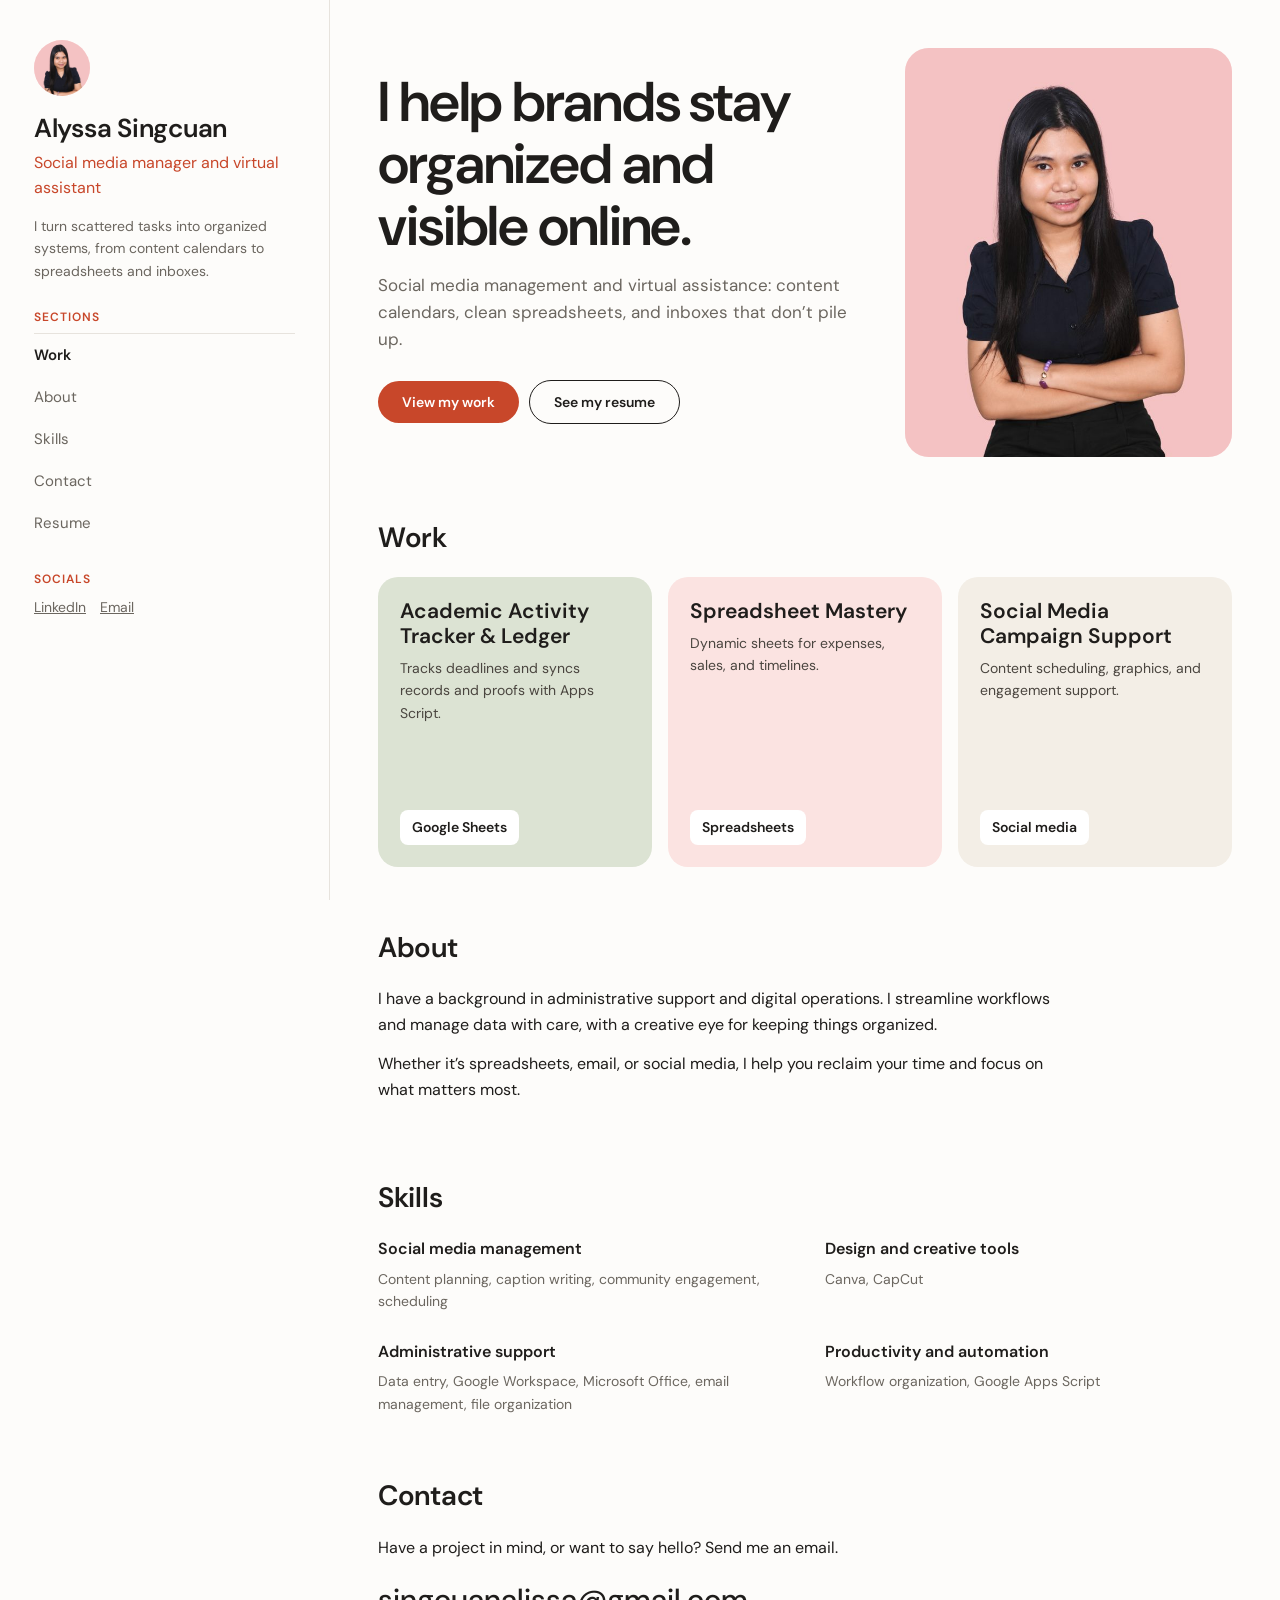
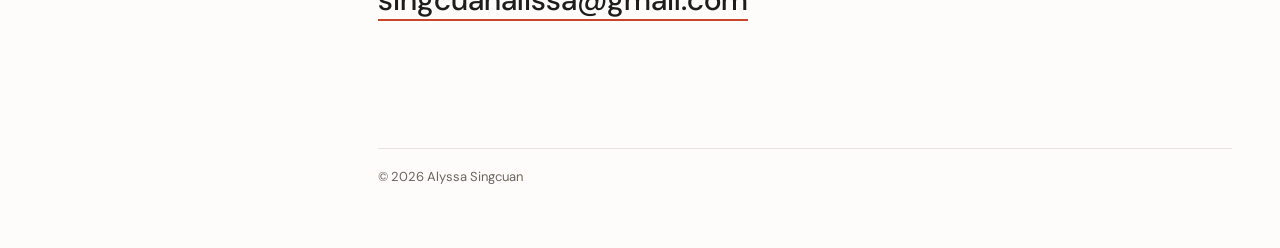
==== commit d07d26b6: "Add files via upload" ====
--- a/index.html
+++ b/index.html
@@ -3,241 +3,154 @@
 <head>
 <meta charset="utf-8">
 <meta name="viewport" content="width=device-width, initial-scale=1, viewport-fit=cover">
-<title>Alyssa Singcuan – Social Media Marketer & Virtual Assistant</title>
+<title>Alyssa Singcuan | Social Media Management &amp; Virtual Assistance</title>
 <link rel="preconnect" href="https://fonts.googleapis.com">
-<link href="https://fonts.googleapis.com/css2?family=Cormorant+Garamond:ital,wght@0,400;0,500;0,600;1,400;1,500&family=DM+Sans:wght@400;500;600&display=swap" rel="stylesheet">
+<link href="https://fonts.googleapis.com/css2?family=DM+Sans:wght@400;500;600;700&display=swap" rel="stylesheet">
 <style>
-:root{
-  --bg:#fcfaf6; --surface:#ffffff; --ink:#2a2523; --muted:#6a615c; --line:#e3ddd4; --blush:#f5c2c2; --cobalt:#c8472a; --cobalt-ink:#ffffff; --butter:#b9c0ad;
-  box-sizing:border-box; padding-top:env(safe-area-inset-top,0px); padding-bottom:env(safe-area-inset-bottom,0px);
+:root{--bg:#FDFCFA;--ink:#1F1D1B;--mute:#6B665F;--line:#E7E3DD;--rust:#C8472A;--blush:#FBE3E1;--sage:#DCE3D3;--sand:#F3EEE6;--f:'DM Sans',system-ui,-apple-system,'Segoe UI',Arial,sans-serif;color-scheme:light;box-sizing:border-box;padding-top:env(safe-area-inset-top,0px);padding-bottom:env(safe-area-inset-bottom,0px)}
+*,*::before,*::after{box-sizing:inherit}
+html{scroll-behavior:smooth}
+body{margin:0;background:var(--bg);color:var(--ink);font-family:var(--f);line-height:1.6;display:grid;grid-template-columns:330px 1fr;min-height:100vh}
+a{color:inherit}
+:focus-visible{outline:2px solid var(--rust);outline-offset:3px}
+aside{position:sticky;top:0;height:100vh;overflow:auto;padding:40px 34px;border-right:1px solid var(--line)}
+.av{width:56px;height:56px;border-radius:50%;object-fit:cover;object-position:50% 15%;background:var(--blush);display:block;margin-bottom:18px}
+aside h1{font-size:26px;line-height:1.15;margin:0 0 6px;font-weight:600;letter-spacing:-.01em}
+.role{color:var(--rust);font-size:16px;margin:0 0 14px}
+.bio{color:var(--mute);font-size:14px;margin:0 0 26px}
+.lbl{font-size:12px;font-weight:600;letter-spacing:.08em;text-transform:uppercase;color:var(--rust);margin:0 0 6px}
+aside ul{list-style:none;margin:0 0 26px;padding:0;border-top:1px solid var(--line)}
+aside li a{display:flex;justify-content:space-between;padding:9px 0;font-size:15px;text-decoration:none;color:var(--mute)}
+aside li a.on,aside li a:hover{color:var(--ink);font-weight:600}
+.soc{display:flex;gap:14px;flex-wrap:wrap}
+.soc a{font-size:14px;color:var(--mute)}
+main{padding:40px 48px 60px;max-width:1080px;width:100%}
+section{padding-bottom:64px}
+h2{font-size:28px;font-weight:600;letter-spacing:-.01em;margin:0 0 22px;line-height:1.2}
+.tiles{display:grid;grid-template-columns:repeat(3,1fr);gap:16px}
+.tile{display:flex;flex-direction:column;justify-content:space-between;min-height:290px;border-radius:20px;padding:22px;text-decoration:none;transition:transform .15s}
+.tile:hover{transform:translateY(-3px)}
+.tile h3{font-size:21px;font-weight:600;line-height:1.2;margin:0 0 8px}
+.tile p{font-size:14px;margin:0;color:#4a453f}
+.chip{align-self:flex-start;background:#fff;border-radius:8px;padding:6px 12px;font-size:14px;font-weight:600}
+.t1{background:var(--sage)}.t2{background:var(--blush)}.t3{background:var(--sand)}
+.cta{grid-column:1/-1;background:var(--rust);color:#fff;min-height:170px}
+.cta h3{font-size:clamp(28px,4vw,42px);max-width:18ch}
+.cta p{color:#fff}
+.hero{display:grid;grid-template-columns:1.2fr .8fr;gap:36px;align-items:center;padding:8px 0 64px}.hero h1{font-size:clamp(34px,5vw,56px);margin-bottom:16px}.hs{font-size:17px;color:var(--mute);max-width:46ch;margin:0 0 26px}.hero .btn{margin:0 10px 10px 0}.hero .btn:not(.r){background:transparent;color:var(--ink);border:1px solid var(--ink)}.hero img{width:100%;max-height:520px;aspect-ratio:4/5;object-fit:cover;object-position:50% 12%;border-radius:24px;background:var(--blush);display:block}.about{max-width:62ch}
+.about img{width:100%;aspect-ratio:4/5;object-fit:cover;object-position:50% 12%;border-radius:20px;background:var(--blush);display:block}
+.about p{margin:0 0 14px;max-width:62ch;font-size:16px}
+.sk{display:grid;grid-template-columns:repeat(2,1fr);gap:26px 40px}
+.sk h3{font-size:16px;margin:0 0 6px;font-weight:600}
+.sk p{margin:0;color:var(--mute);font-size:14px}
+.btn{display:inline-block;background:var(--ink);color:#fff;border:0;border-radius:40px;padding:12px 24px;font:600 14px var(--f);text-decoration:none;cursor:pointer}
+.btn.r{background:var(--rust)}
+.mail{font-size:clamp(20px,3vw,30px);font-weight:500;text-decoration:none;border-bottom:2px solid var(--rust);word-break:break-all}
+.back{font-size:14px;display:inline-block;margin-bottom:22px;color:var(--mute)}
+.tags{display:flex;flex-wrap:wrap;gap:8px;margin:0 0 26px}
+.tags span{background:var(--sand);border-radius:8px;padding:4px 12px;font-size:13px;font-weight:500}
+main h1{font-size:clamp(32px,5vw,46px);font-weight:600;line-height:1.1;margin:0 0 14px;letter-spacing:-.02em}
+.two{display:grid;grid-template-columns:1.2fr .8fr;gap:40px;margin-bottom:40px}
+.two h2{font-size:20px;margin-bottom:10px}
+.two li{font-size:14px;margin-bottom:5px}.two ul{margin:0;padding-left:20px}
+.gal{display:grid;grid-template-columns:repeat(2,1fr);gap:16px}
+.gal img,.ph{width:100%;display:block;border-radius:14px;border:1px solid var(--line)}
+.ph{aspect-ratio:16/10;background:var(--sand);display:grid;place-items:center;color:var(--mute);font-size:13px;border-style:dashed}
+figcaption{font-size:13px;color:var(--mute);margin-top:6px}figure{margin:0}
+.rtop{display:flex;align-items:center;justify-content:space-between;gap:16px;flex-wrap:wrap;margin-bottom:8px}
+.rtop h1{margin:0}
+.paper{max-width:860px;border:1px solid var(--line);border-radius:10px;overflow:hidden;box-shadow:0 8px 24px rgba(0,0,0,.08)}
+.paper img{width:100%;height:auto;display:block}
+footer{font-size:13px;color:var(--mute);border-top:1px solid var(--line);padding-top:18px}
+[hidden]{display:none!important}
+@media(max-width:900px){
+body{grid-template-columns:1fr}
+aside{position:static;height:auto;border-right:0;border-bottom:1px solid var(--line);padding:28px 22px}
+aside ul{display:flex;flex-wrap:wrap;gap:4px 18px;border:0;margin-bottom:18px}
+aside li a{padding:4px 0}
+main{padding:28px 22px 48px}
+.tiles{grid-template-columns:1fr}.tile{min-height:200px}
+.sk,.two,.gal,.hero{grid-template-columns:1fr}.hero img{order:-1;max-width:280px}
 }
-@media (prefers-color-scheme:dark){
-  :root:not([data-theme="light"]){--bg:#1d1819;--surface:#292122;--ink:#f4ece8;--muted:#b9aca6;--line:#43393a;--blush:#5a3438;--cobalt:#ee8a6d;--cobalt-ink:#1d1819;--butter:#3c4336}
-}
-:root[data-theme="dark"]{--bg:#1d1819;--surface:#292122;--ink:#f4ece8;--muted:#b9aca6;--line:#43393a;--blush:#5a3438;--cobalt:#ee8a6d;--cobalt-ink:#1d1819;--butter:#3c4336}
-[hidden]{display:none!important}
-html{scroll-behavior:smooth;scroll-padding-top:4.5rem}
-*,*::before,*::after{box-sizing:border-box}
-body{margin:0;background:var(--bg);color:var(--ink);font:400 1.02rem/1.6 "DM Sans",system-ui,sans-serif}
-body::before{content:"";position:fixed;inset:0 0 auto;height:env(safe-area-inset-top,0px);z-index:10;background:var(--bg)}
-h1,h2,h3{font-family:"Cormorant Garamond",Georgia,serif;margin:0;line-height:1.02;letter-spacing:-.01em;font-weight:500}
-a{color:inherit}
-:focus-visible{outline:3px solid var(--cobalt);outline-offset:3px;border-radius:6px}
-.wrap{max-width:1120px;margin:0 auto;padding:0 1.25rem}
-.top{position:sticky;top:env(safe-area-inset-top,0px);z-index:20;background:var(--bg);border-bottom:1px solid var(--line)}
-.top .wrap{display:flex;align-items:center;justify-content:space-between;gap:1rem;height:3.6rem}
-.logo{font:600 1.45rem "Cormorant Garamond",Georgia,serif;text-decoration:none;letter-spacing:-.02em}
-nav{display:flex;align-items:center;gap:1.4rem}
-nav a{text-decoration:none;font-weight:500;font-size:.95rem;color:var(--muted)}
-nav a:hover,nav a.on{color:var(--ink)}
-nav a.on{text-decoration:underline;text-decoration-thickness:2px;text-underline-offset:6px;text-decoration-color:var(--cobalt)}
-.btn{display:inline-block;background:var(--cobalt);color:var(--cobalt-ink);padding:.75rem 1.5rem;border-radius:999px;text-decoration:none;font-weight:600;border:2px solid var(--cobalt);cursor:pointer;font-size:1rem;font-family:inherit}
-.btn.line{background:none;color:var(--ink);border-color:var(--ink)}
-.btn.sm{padding:.4rem 1rem;font-size:.9rem}
-.hero{display:grid;grid-template-columns:1.25fr .75fr;gap:3rem;align-items:center;padding:4.5rem 0 5rem}
-.hero h1{font-size:clamp(3.2rem,8vw,6rem);font-weight:500;line-height:1.05}
-.hero p{font-size:1.2rem;color:var(--muted);max-width:34ch;margin:1.5rem 0 2rem}
-.row{display:flex;gap:.75rem;flex-wrap:wrap}
-.post{margin:0;justify-self:center;width:min(380px,100%);background:var(--surface);border:1px solid var(--line);border-radius:24px;overflow:hidden;box-shadow:0 24px 50px -24px rgba(59,59,240,.35);transform:rotate(2deg)}
-.post .ph{display:flex;align-items:center;gap:.7rem;padding:.8rem 1rem}
-.post .av{width:34px;height:34px;border-radius:50%;background:var(--blush) center/cover no-repeat;flex:none}
-.post .ph b{display:block;font-size:.92rem;line-height:1.2}.post .ph span{font-size:.8rem;color:var(--muted)}
-.post img{display:block;width:100%;aspect-ratio:4/5;object-fit:cover;object-position:50% 10%;background:var(--blush)}
-.post figcaption{padding:.8rem 1rem 1rem}
-.acts{display:flex;gap:.9rem;margin-bottom:.5rem}
-.acts svg{width:24px;height:24px;fill:none;stroke:var(--ink);stroke-width:1.8;stroke-linecap:round;stroke-linejoin:round}
-.post p{margin:0;font-size:.93rem;color:var(--ink);max-width:none}
-.hi{display:inline-block;border:1.5px solid var(--cobalt);border-radius:999px;padding:.35rem 1.4rem;font-weight:600;font-size:.95rem;margin-bottom:1.4rem}
-.hero h1 em{font-style:italic}
-.hot{color:var(--cobalt)}
-.blob{max-width:440px;width:100%;justify-self:center;aspect-ratio:1/1.1;background:var(--blush);border-radius:58% 42% 47% 53%/45% 52% 48% 55%;overflow:hidden}
-.blob img{width:100%;height:100%;object-fit:cover;object-position:50% 6%;display:block}
-.sec{padding:4.5rem 0 1rem}
-.sec h2{font-size:clamp(2.4rem,6vw,4.4rem)}
-.sub{color:var(--muted);max-width:52ch;margin:.8rem 0 1.6rem}
-.filters{display:flex;gap:.5rem;flex-wrap:wrap;margin-bottom:1.6rem}
-.filters button{font:500 .92rem "DM Sans",sans-serif;background:none;border:1.5px solid var(--line);color:var(--ink);padding:.4rem 1rem;border-radius:999px;cursor:pointer}
-.filters button.on{background:var(--ink);color:var(--bg);border-color:var(--ink)}
-.wall{columns:3 280px;column-gap:1.1rem}
-.tile{display:block;width:100%;break-inside:avoid;margin:0 0 1.4rem;padding:0;border:0;background:none;text-align:left;cursor:pointer;font:inherit;color:inherit}
-.cover{border-radius:20px;overflow:hidden;display:flex;align-items:flex-end;padding:1.2rem;transition:transform .2s}
-.cover img{width:100%;height:100%;object-fit:cover;display:block;margin:-1.2rem;max-width:none}
-.tile:hover .cover{transform:translateY(-5px)}
-.cover b{font:600 clamp(1.8rem,3.4vw,2.4rem)/1.05 "Cormorant Garamond",Georgia,serif;letter-spacing:-.01em}
-.c1{background-color:var(--cobalt);color:var(--cobalt-ink);background-image:linear-gradient(rgba(255,255,255,.2) 1px,transparent 1px),linear-gradient(90deg,rgba(255,255,255,.2) 1px,transparent 1px);background-size:36px 36px}
-.c2{background-color:var(--ink);color:var(--bg);background-image:radial-gradient(circle at 76% 26%,var(--blush) 0 24%,transparent 24.5%)}
-.c3{background-color:var(--blush);color:var(--ink);background-image:radial-gradient(circle,rgba(29,19,48,.22) 2px,transparent 2.6px);background-size:22px 22px}
-.cap{display:flex;justify-content:space-between;gap:1rem;padding:.7rem .2rem 0;font-weight:600;font-size:.95rem}
-.cap span{color:var(--muted);font-weight:500}
-dialog{border:0;border-radius:24px;background:var(--surface);color:var(--ink);width:min(680px,calc(100% - 1.5rem));max-height:calc(100% - 2rem);padding:1.2rem 1.2rem 1.6rem}
-dialog::backdrop{background:rgba(20,10,30,.6)}
-dialog .cover{min-height:200px;margin-bottom:1.2rem}
-dialog .bar{display:flex;justify-content:space-between;align-items:flex-start;gap:1rem}
-dialog h3{font-size:2rem}
-dialog .meta{color:var(--cobalt);font-weight:600;font-size:.9rem;margin:.5rem 0}
-dialog p,dialog li{color:var(--muted);font-size:.97rem}
-.about{display:grid;grid-template-columns:1fr 1.3fr;gap:3rem}
-.about p{margin:0 0 1rem;max-width:60ch;color:var(--muted)}
-.how{display:grid;grid-template-columns:1fr 1fr;gap:0 3rem;margin-top:3rem}
-.how div{border-top:1px solid var(--line);padding:1.1rem 0 1.5rem}
-.how h3{font-size:1.35rem;margin-bottom:.3rem}
-.how p{margin:0;color:var(--muted);font-size:.95rem}
-.kit{display:grid;grid-template-columns:1fr 1fr;gap:0 3rem}
-.kit h3{font-size:1.35rem;margin-bottom:.8rem}
-.kit ul{margin:0;padding:0;list-style:none}
-.kit li{padding:.45rem 0;border-top:1px solid var(--line)}
-.kit li small{display:block;color:var(--muted)}
-.tags{display:flex;flex-wrap:wrap;gap:.45rem}
-.tags span{background:var(--blush);color:var(--ink);border-radius:8px;padding:.25rem .7rem;font-size:.88rem;font-weight:500}
-.contact{margin-top:5rem;background:var(--blush);color:var(--ink);border-radius:32px;padding:clamp(1.8rem,6vw,4rem)}
-.contact h2{font-size:clamp(2.6rem,7vw,5.2rem)}
-.contact a.mail{display:inline-block;margin:1.2rem 0 .6rem;font:500 clamp(1.5rem,4vw,2.4rem) "Cormorant Garamond",Georgia,serif;word-break:break-all}
-.contact p{max-width:46ch;margin:0 0 1.6rem;opacity:.9}
-footer{padding:2.5rem 0 3rem;color:var(--muted);font-size:.9rem}
-.rs{display:grid;grid-template-columns:1.5fr 1fr;gap:2.5rem;align-items:start;padding:2rem 0 1rem}
-.paper{background:var(--surface);border:1px solid var(--line);border-radius:18px;padding:clamp(.6rem,2vw,1.1rem);box-shadow:0 24px 50px -28px rgba(29,19,48,.4)}
-.paper img{width:100%;height:auto;display:block;border-radius:6px;background:#fff}
-.side{position:sticky;top:5.5rem}
-.side h3{font-size:1.35rem;margin:0 0 .5rem}
-.side div{border-top:1px solid var(--line);padding:1.1rem 0}
-.side p{margin:0 0 .4rem;font-size:.95rem;color:var(--muted)}.side b{color:var(--ink)}
-@media (max-width:780px){
-  .hero,.about,.rs,.how,.kit{grid-template-columns:1fr}
-  .hero{padding-top:2.5rem}.post{transform:none}.side{position:static}
-  nav{gap:.9rem}nav .btn{display:none}
-}
-@media (prefers-reduced-motion:reduce){html{scroll-behavior:auto}.cover,.post{transition:none}}
+@media(prefers-reduced-motion:reduce){html{scroll-behavior:auto}.tile{transition:none}}
 </style>
 </head>
 <body>
-<header class="top"><div class="wrap">
-  <a class="logo" href="#home">Alyssa Singcuan</a>
-  <nav aria-label="Main"><a href="#work" data-n="work">Work</a><a href="#about" data-n="about">About</a><a href="#resume" data-n="resume">Resume</a><a href="#contact" data-n="contact">Contact</a><a class="btn sm" href="mailto:singcuanalissa@gmail.com?subject=Hello%20Alyssa">Hire me</a></nav>
-</div></header>
+<aside>
+<img class="av" data-ph alt="Alyssa Singcuan">
+<h1>Alyssa Singcuan</h1>
+<p class="role">Social media manager and virtual assistant</p>
+<p class="bio">I turn scattered tasks into organized systems, from content calendars to spreadsheets and inboxes.</p>
+<p class="lbl">Sections</p>
+<ul><li><a href="#work" data-n="work">Work</a></li><li><a href="#about" data-n="about">About</a></li><li><a href="#skills" data-n="skills">Skills</a></li><li><a href="#contact" data-n="contact">Contact</a></li><li><a href="#resume" data-n="resume">Resume</a></li></ul>
+<p class="lbl">Socials</p>
+<div class="soc"><a href="https://linkedin.com/in/alyssa-singcuan/" target="_blank" rel="noopener">LinkedIn</a><a href="mailto:singcuanalissa@gmail.com">Email</a></div>
+</aside>
 
-<main>
-<div id="v-home">
-  <div class="wrap hero" id="home">
-    <div>
-      <span class="hi">Hi there!</span>
-      <h1>I bring <em>fresh ideas</em> to the <span class="hot">digital spaces</span></h1>
-      <p>Social media management + virtual assistance for growing brands.</p>
-      <div class="row"><a class="btn" href="#work">See my work</a><a class="btn line" href="#resume">View resume</a></div>
-    </div>
-    <div class="blob"><img src="[data-uri]" alt="Portrait of Alyssa Singcuan" width="760" height="950"></div>
-  </div>
+<div>
+<main id="main-view">
+<section class="hero"><div><h1>I help brands stay organized and visible online.</h1><p class="hs">Social media management and virtual assistance: content calendars, clean spreadsheets, and inboxes that don’t pile up.</p><a class="btn r" href="#work">View my work</a><a class="btn" href="#resume">See my resume</a></div><img data-ph alt="Portrait of Alyssa Singcuan"></section>
+<section id="work"><h2>Work</h2><div class="tiles" id="tiles"></div></section>
+<section id="about"><h2>About</h2><div class="about"><div><p>I have a background in administrative support and digital operations. I streamline workflows and manage data with care, with a creative eye for keeping things organized.</p><p>Whether it’s spreadsheets, email, or social media, I help you reclaim your time and focus on what matters most.</p></div></div></section>
+<section id="skills"><h2>Skills</h2><div class="sk">
+<div><h3>Social media management</h3><p>Content planning, caption writing, community engagement, scheduling</p></div>
+<div><h3>Design and creative tools</h3><p>Canva, CapCut</p></div>
+<div><h3>Administrative support</h3><p>Data entry, Google Workspace, Microsoft Office, email management, file organization</p></div>
+<div><h3>Productivity and automation</h3><p>Workflow organization, Google Apps Script</p></div></div></section>
+<section id="contact"><h2>Contact</h2><p style="margin:0 0 16px;max-width:52ch">Have a project in mind, or want to say hello? Send me an email.</p><a class="mail" href="mailto:singcuanalissa@gmail.com">singcuanalissa@gmail.com</a></section>
+</main>
 
-  <section class="wrap sec" id="work">
-    <h2>Selected work</h2>
-    <p class="sub">Posts, graphics, and the systems behind them. Open any piece for the details.</p>
-    <div class="filters" id="filters" role="group" aria-label="Filter work"></div>
-    <div class="wall" id="wall"></div>
-  </section>
+<main id="resume-view" hidden>
+<div class="rtop"><h1>Resume</h1><button class="btn r" id="dl" type="button">Download PDF</button></div>
+<p id="dlmsg" role="status" style="font-size:13px;min-height:20px;margin:0 0 14px"></p>
+<div class="paper"><img id="rimg" alt="Resume of Alyssa Singcuan, Social Media Marketer: education, certifications, technical skills, professional objective and work experience."></div>
+</main>
 
-  <section class="wrap sec" id="about">
-    <div class="about">
-      <h2>Organized and reliable.</h2>
-      <div>
-        <p>With a background in administrative support and digital operations, I specialize in streamlining workflows and managing complex data with precision. My approach blends meticulous attention to detail with a creative, editorial eye for organization.</p>
-        <p>Whether it’s managing spreadsheets, organizing emails, or handling social media, I am dedicated to helping you reclaim your time and focus on what matters most. My continuous learning journey ensures I stay at the forefront of modern digital tools and best practices.</p>
-      </div>
-    </div>
-    <div class="how">
-      <div><h3>Organized approach</h3><p>Clear systems, tidy files and structured plans keep every task on track.</p></div>
-      <div><h3>Attention to detail</h3><p>Careful proofreading and double-checked data in every caption and spreadsheet.</p></div>
-      <div><h3>Creative execution</h3><p>Polished visuals and thoughtful content that reflect a premium brand.</p></div>
-      <div><h3>Continuous learning</h3><p>Always exploring new tools, trends and best practices to grow my skills.</p></div>
-    </div>
-  </section>
-
-  <section class="wrap sec">
-    <div class="kit">
-      <div><h3>Training</h3><ul>
-        <li>General Virtual Assistance with Social Media Marketing<small>DICT · 2026</small></li>
-        <li>Cyber Threat Monitoring Level I<small>TESDA · 2026</small></li></ul></div>
-      <div><h3>Tools</h3><div class="tags"><span>Canva</span><span>CapCut</span><span>Meta Ads Manager</span><span>Mailchimp</span><span>Google Workspace</span><span>Apps Script</span><span>Trello</span><span>Slack</span><span>Zoom</span><span>Microsoft Office</span><span>ChatGPT</span><span>Gemini</span><span>Claude</span></div></div>
-    </div>
-  </section>
-
-  <div class="wrap">
-    <section class="contact" id="contact" aria-label="Contact">
-      <h2>Let’s make something good.</h2>
-      <a class="mail" href="mailto:singcuanalissa@gmail.com">singcuanalissa@gmail.com</a>
-      <p>I’m always looking for new opportunities to help businesses and individuals thrive. Have a project in mind, or just want to say hello?</p>
-      <div class="row"><a class="btn" href="mailto:singcuanalissa@gmail.com?subject=Hello%20Alyssa">Send an email</a><a class="btn line" href="https://linkedin.com/in/alyssa-singcuan/">LinkedIn</a></div>
-    </section>
-  </div>
+<main id="project-view" hidden>
+<a class="back" href="#work">Back to work</a>
+<h1 id="pt"></h1><div class="tags" id="ptags"></div>
+<div class="two"><div><h2>Overview</h2><p id="pov" style="margin:0"></p></div><div><h2>Key features</h2><ul id="pft"></ul></div></div>
+<h2>Project gallery</h2><div class="gal" id="pgal"></div>
+</main>
+<main style="padding-top:0"><footer>© 2026 Alyssa Singcuan</footer></main>
 </div>
 
-<div id="v-resume" hidden>
-  <div class="wrap">
-    <div class="sec" style="padding-bottom:0"><h2>Resume</h2><p class="sub">My full resume, with experience, skills, and training.</p>
-      <div class="row"><button class="btn" id="dl" type="button" hidden>Download PDF</button><a class="btn line" href="#home">Back to home</a></div></div>
-    <div class="rs">
-      <div class="paper"><img src="[data-uri]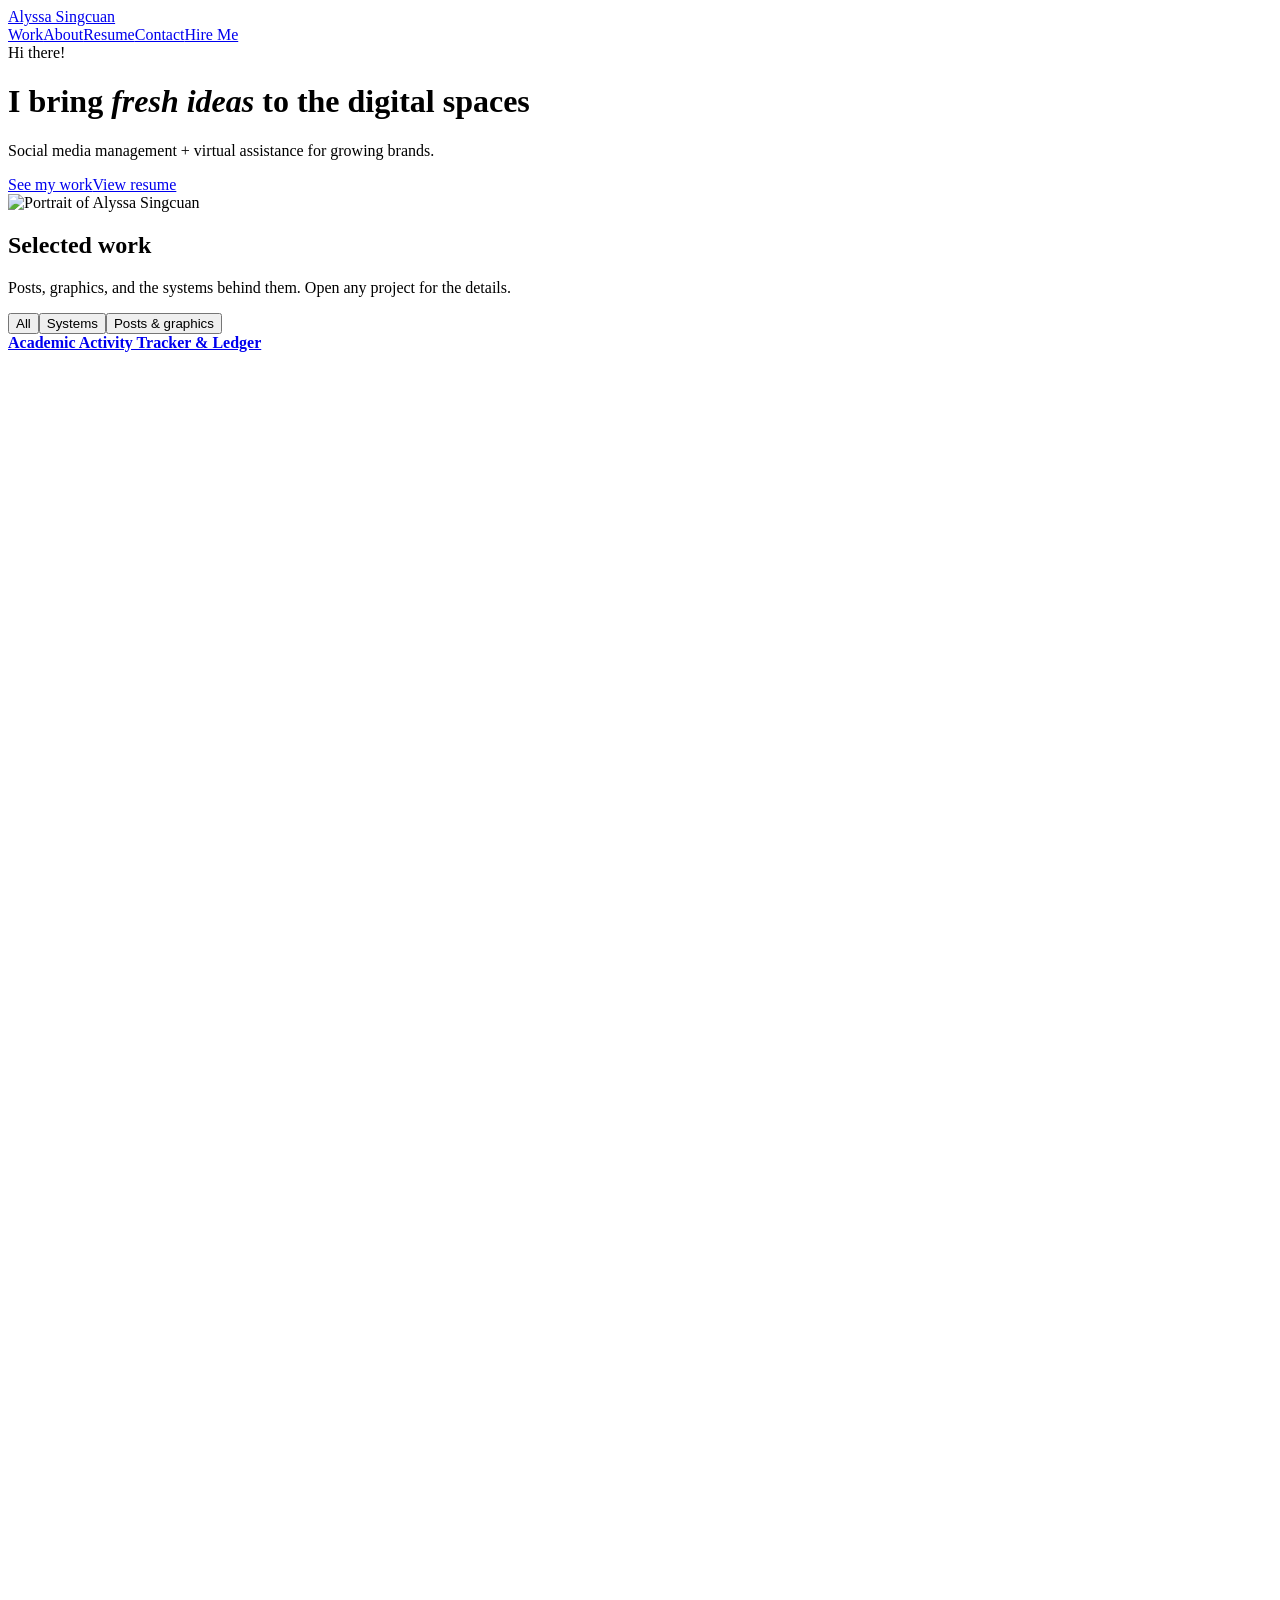
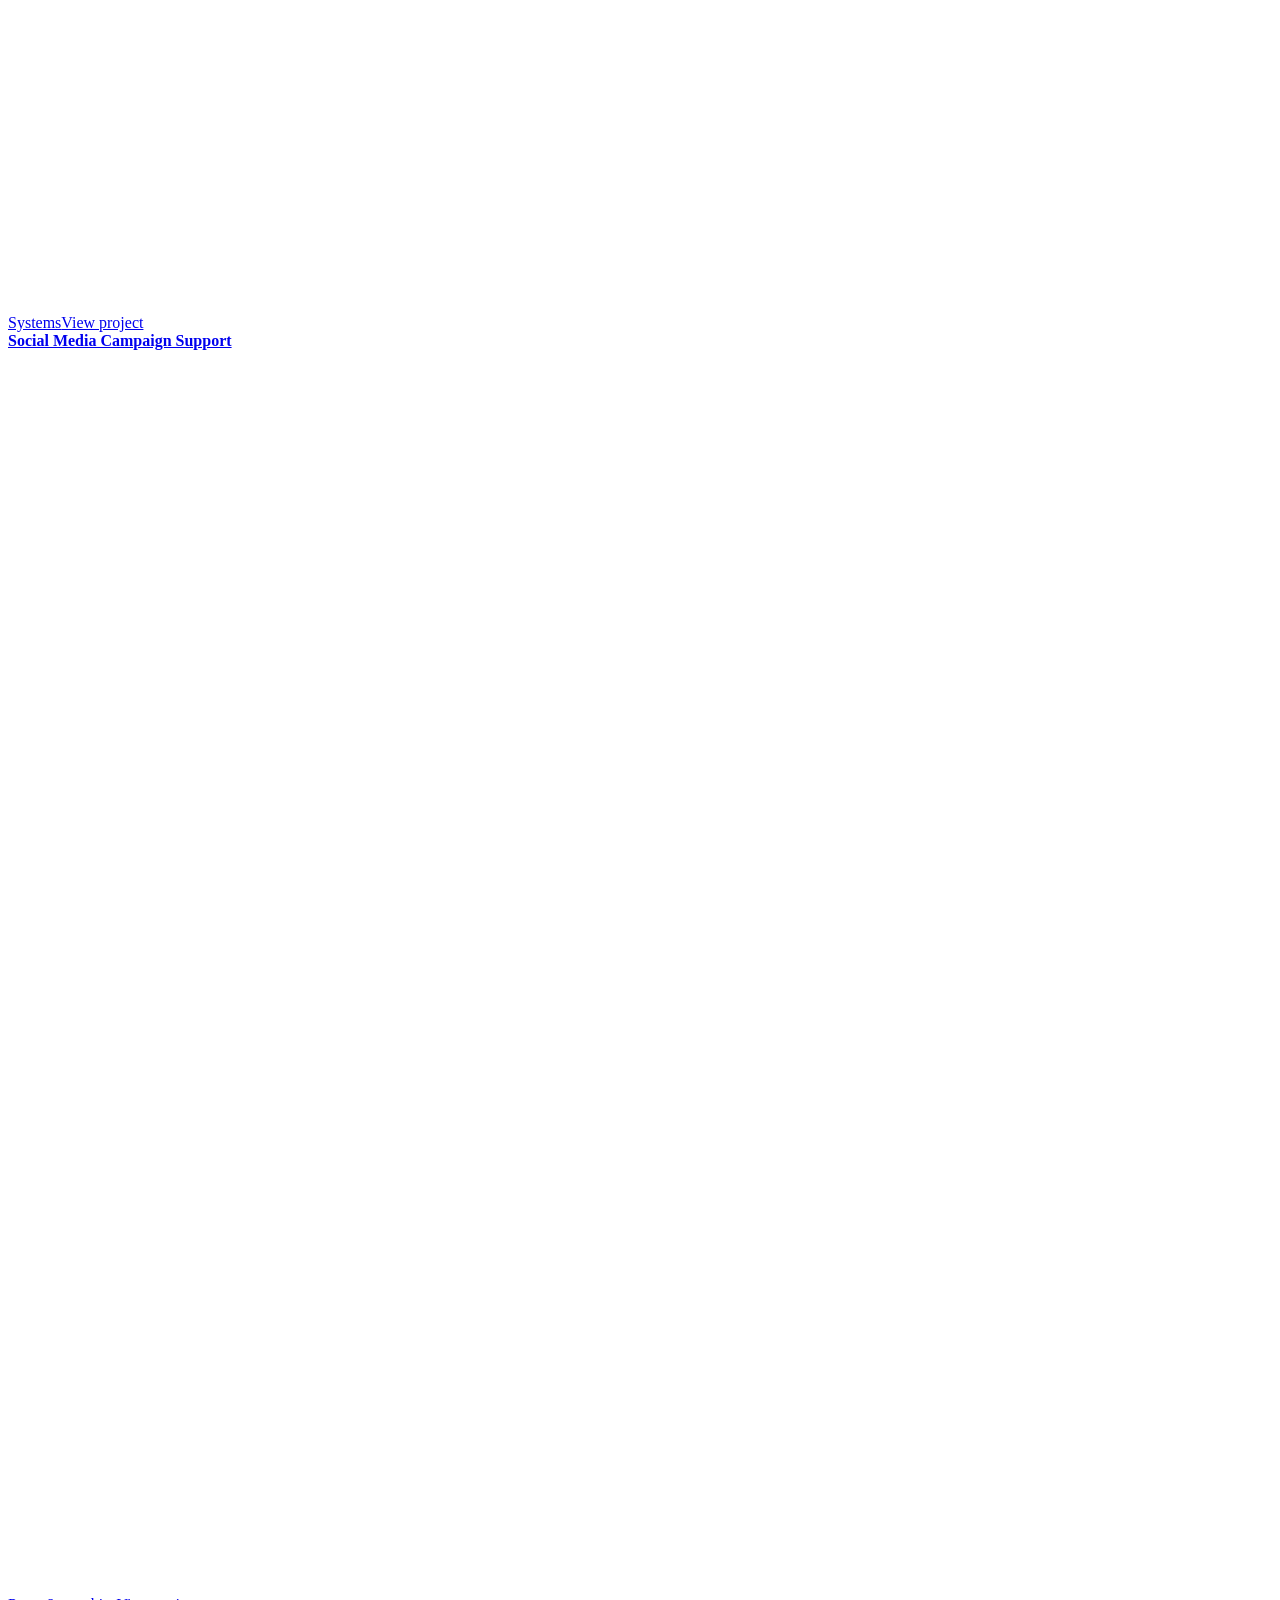
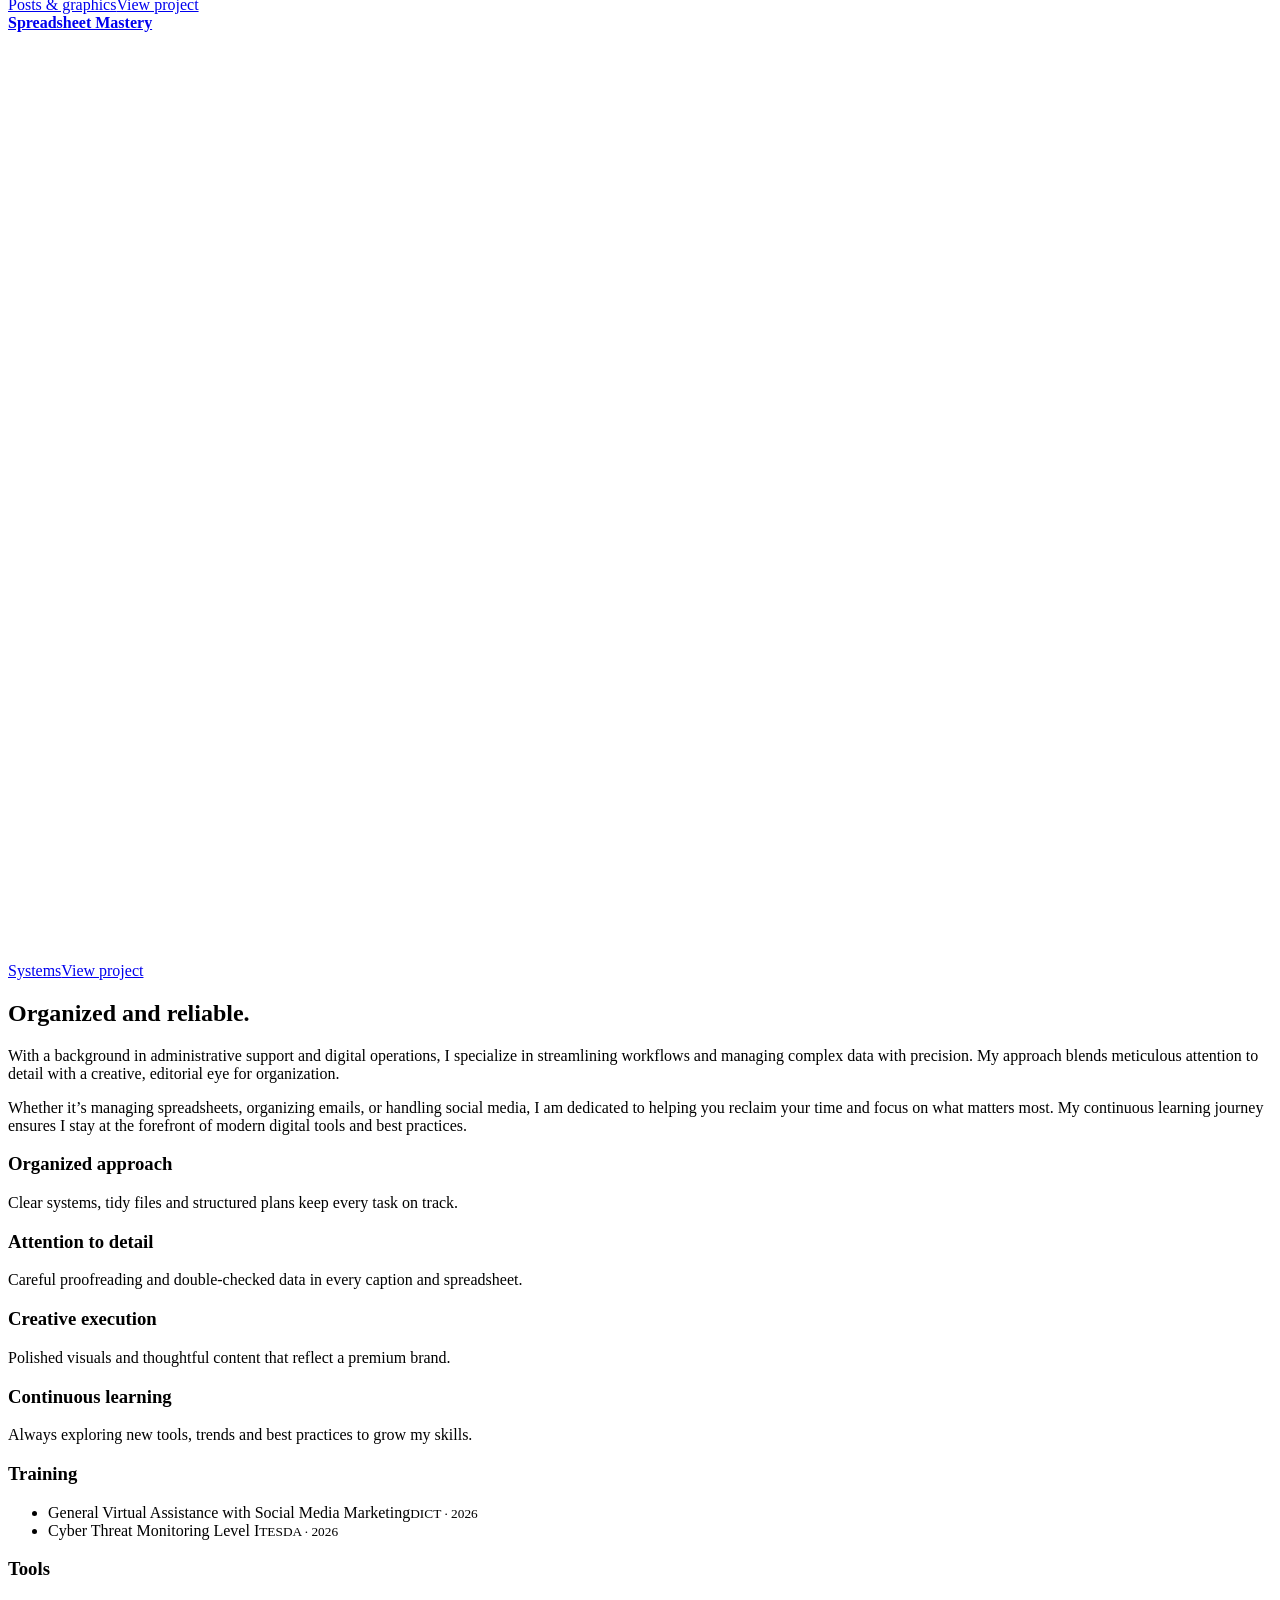
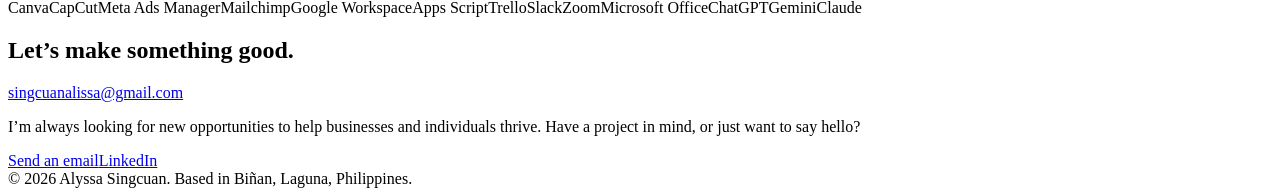
==== commit 8d054745: "Add files via upload" ====
--- a/index.html
+++ b/index.html
@@ -3,154 +3,99 @@
 <head>
 <meta charset="utf-8">
 <meta name="viewport" content="width=device-width, initial-scale=1, viewport-fit=cover">
-<title>Alyssa Singcuan | Social Media Management &amp; Virtual Assistance</title>
+<title>Alyssa Singcuan – Social Media Marketer & Virtual Assistant</title>
 <link rel="preconnect" href="https://fonts.googleapis.com">
-<link href="https://fonts.googleapis.com/css2?family=DM+Sans:wght@400;500;600;700&display=swap" rel="stylesheet">
-<style>
-:root{--bg:#FDFCFA;--ink:#1F1D1B;--mute:#6B665F;--line:#E7E3DD;--rust:#C8472A;--blush:#FBE3E1;--sage:#DCE3D3;--sand:#F3EEE6;--f:'DM Sans',system-ui,-apple-system,'Segoe UI',Arial,sans-serif;color-scheme:light;box-sizing:border-box;padding-top:env(safe-area-inset-top,0px);padding-bottom:env(safe-area-inset-bottom,0px)}
-*,*::before,*::after{box-sizing:inherit}
-html{scroll-behavior:smooth}
-body{margin:0;background:var(--bg);color:var(--ink);font-family:var(--f);line-height:1.6;display:grid;grid-template-columns:330px 1fr;min-height:100vh}
-a{color:inherit}
-:focus-visible{outline:2px solid var(--rust);outline-offset:3px}
-aside{position:sticky;top:0;height:100vh;overflow:auto;padding:40px 34px;border-right:1px solid var(--line)}
-.av{width:56px;height:56px;border-radius:50%;object-fit:cover;object-position:50% 15%;background:var(--blush);display:block;margin-bottom:18px}
-aside h1{font-size:26px;line-height:1.15;margin:0 0 6px;font-weight:600;letter-spacing:-.01em}
-.role{color:var(--rust);font-size:16px;margin:0 0 14px}
-.bio{color:var(--mute);font-size:14px;margin:0 0 26px}
-.lbl{font-size:12px;font-weight:600;letter-spacing:.08em;text-transform:uppercase;color:var(--rust);margin:0 0 6px}
-aside ul{list-style:none;margin:0 0 26px;padding:0;border-top:1px solid var(--line)}
-aside li a{display:flex;justify-content:space-between;padding:9px 0;font-size:15px;text-decoration:none;color:var(--mute)}
-aside li a.on,aside li a:hover{color:var(--ink);font-weight:600}
-.soc{display:flex;gap:14px;flex-wrap:wrap}
-.soc a{font-size:14px;color:var(--mute)}
-main{padding:40px 48px 60px;max-width:1080px;width:100%}
-section{padding-bottom:64px}
-h2{font-size:28px;font-weight:600;letter-spacing:-.01em;margin:0 0 22px;line-height:1.2}
-.tiles{display:grid;grid-template-columns:repeat(3,1fr);gap:16px}
-.tile{display:flex;flex-direction:column;justify-content:space-between;min-height:290px;border-radius:20px;padding:22px;text-decoration:none;transition:transform .15s}
-.tile:hover{transform:translateY(-3px)}
-.tile h3{font-size:21px;font-weight:600;line-height:1.2;margin:0 0 8px}
-.tile p{font-size:14px;margin:0;color:#4a453f}
-.chip{align-self:flex-start;background:#fff;border-radius:8px;padding:6px 12px;font-size:14px;font-weight:600}
-.t1{background:var(--sage)}.t2{background:var(--blush)}.t3{background:var(--sand)}
-.cta{grid-column:1/-1;background:var(--rust);color:#fff;min-height:170px}
-.cta h3{font-size:clamp(28px,4vw,42px);max-width:18ch}
-.cta p{color:#fff}
-.hero{display:grid;grid-template-columns:1.2fr .8fr;gap:36px;align-items:center;padding:8px 0 64px}.hero h1{font-size:clamp(34px,5vw,56px);margin-bottom:16px}.hs{font-size:17px;color:var(--mute);max-width:46ch;margin:0 0 26px}.hero .btn{margin:0 10px 10px 0}.hero .btn:not(.r){background:transparent;color:var(--ink);border:1px solid var(--ink)}.hero img{width:100%;max-height:520px;aspect-ratio:4/5;object-fit:cover;object-position:50% 12%;border-radius:24px;background:var(--blush);display:block}.about{max-width:62ch}
-.about img{width:100%;aspect-ratio:4/5;object-fit:cover;object-position:50% 12%;border-radius:20px;background:var(--blush);display:block}
-.about p{margin:0 0 14px;max-width:62ch;font-size:16px}
-.sk{display:grid;grid-template-columns:repeat(2,1fr);gap:26px 40px}
-.sk h3{font-size:16px;margin:0 0 6px;font-weight:600}
-.sk p{margin:0;color:var(--mute);font-size:14px}
-.btn{display:inline-block;background:var(--ink);color:#fff;border:0;border-radius:40px;padding:12px 24px;font:600 14px var(--f);text-decoration:none;cursor:pointer}
-.btn.r{background:var(--rust)}
-.mail{font-size:clamp(20px,3vw,30px);font-weight:500;text-decoration:none;border-bottom:2px solid var(--rust);word-break:break-all}
-.back{font-size:14px;display:inline-block;margin-bottom:22px;color:var(--mute)}
-.tags{display:flex;flex-wrap:wrap;gap:8px;margin:0 0 26px}
-.tags span{background:var(--sand);border-radius:8px;padding:4px 12px;font-size:13px;font-weight:500}
-main h1{font-size:clamp(32px,5vw,46px);font-weight:600;line-height:1.1;margin:0 0 14px;letter-spacing:-.02em}
-.two{display:grid;grid-template-columns:1.2fr .8fr;gap:40px;margin-bottom:40px}
-.two h2{font-size:20px;margin-bottom:10px}
-.two li{font-size:14px;margin-bottom:5px}.two ul{margin:0;padding-left:20px}
-.gal{display:grid;grid-template-columns:repeat(2,1fr);gap:16px}
-.gal img,.ph{width:100%;display:block;border-radius:14px;border:1px solid var(--line)}
-.ph{aspect-ratio:16/10;background:var(--sand);display:grid;place-items:center;color:var(--mute);font-size:13px;border-style:dashed}
-figcaption{font-size:13px;color:var(--mute);margin-top:6px}figure{margin:0}
-.rtop{display:flex;align-items:center;justify-content:space-between;gap:16px;flex-wrap:wrap;margin-bottom:8px}
-.rtop h1{margin:0}
-.paper{max-width:860px;border:1px solid var(--line);border-radius:10px;overflow:hidden;box-shadow:0 8px 24px rgba(0,0,0,.08)}
-.paper img{width:100%;height:auto;display:block}
-footer{font-size:13px;color:var(--mute);border-top:1px solid var(--line);padding-top:18px}
-[hidden]{display:none!important}
-@media(max-width:900px){
-body{grid-template-columns:1fr}
-aside{position:static;height:auto;border-right:0;border-bottom:1px solid var(--line);padding:28px 22px}
-aside ul{display:flex;flex-wrap:wrap;gap:4px 18px;border:0;margin-bottom:18px}
-aside li a{padding:4px 0}
-main{padding:28px 22px 48px}
-.tiles{grid-template-columns:1fr}.tile{min-height:200px}
-.sk,.two,.gal,.hero{grid-template-columns:1fr}.hero img{order:-1;max-width:280px}
-}
-@media(prefers-reduced-motion:reduce){html{scroll-behavior:auto}.tile{transition:none}}
-</style>
+<link href="https://fonts.googleapis.com/css2?family=Cormorant+Garamond:ital,wght@0,400;0,500;0,600;1,400;1,500&family=DM+Sans:wght@400;500;600&display=swap" rel="stylesheet">
+<link rel="icon" href="data:image/svg+xml,%3Csvg xmlns='http://www.w3.org/2000/svg' viewBox='0 0 100 100'%3E%3Ctext y='.9em' font-size='90'%3E%F0%9F%8C%B8%3C/text%3E%3C/svg%3E">
+<link rel="stylesheet" href="css/styles.css">
 </head>
 <body>
-<aside>
-<img class="av" data-ph alt="Alyssa Singcuan">
-<h1>Alyssa Singcuan</h1>
-<p class="role">Social media manager and virtual assistant</p>
-<p class="bio">I turn scattered tasks into organized systems, from content calendars to spreadsheets and inboxes.</p>
-<p class="lbl">Sections</p>
-<ul><li><a href="#work" data-n="work">Work</a></li><li><a href="#about" data-n="about">About</a></li><li><a href="#skills" data-n="skills">Skills</a></li><li><a href="#contact" data-n="contact">Contact</a></li><li><a href="#resume" data-n="resume">Resume</a></li></ul>
-<p class="lbl">Socials</p>
-<div class="soc"><a href="https://linkedin.com/in/alyssa-singcuan/" target="_blank" rel="noopener">LinkedIn</a><a href="mailto:singcuanalissa@gmail.com">Email</a></div>
-</aside>
+<header class="top"><div class="wrap">
+  <a class="logo" href="#home">Alyssa Singcuan</a>
+  <nav aria-label="Main"><a href="#work" data-n="work">Work</a><a href="#about" data-n="about">About</a><a href="#resume" data-n="resume">Resume</a><a href="#contact" data-n="contact">Contact</a><a class="btn sm" href="mailto:singcuanalissa@gmail.com?subject=Hello%20Alyssa">Hire Me</a></nav>
+</div></header>
 
-<div>
-<main id="main-view">
-<section class="hero"><div><h1>I help brands stay organized and visible online.</h1><p class="hs">Social media management and virtual assistance: content calendars, clean spreadsheets, and inboxes that don’t pile up.</p><a class="btn r" href="#work">View my work</a><a class="btn" href="#resume">See my resume</a></div><img data-ph alt="Portrait of Alyssa Singcuan"></section>
-<section id="work"><h2>Work</h2><div class="tiles" id="tiles"></div></section>
-<section id="about"><h2>About</h2><div class="about"><div><p>I have a background in administrative support and digital operations. I streamline workflows and manage data with care, with a creative eye for keeping things organized.</p><p>Whether it’s spreadsheets, email, or social media, I help you reclaim your time and focus on what matters most.</p></div></div></section>
-<section id="skills"><h2>Skills</h2><div class="sk">
-<div><h3>Social media management</h3><p>Content planning, caption writing, community engagement, scheduling</p></div>
-<div><h3>Design and creative tools</h3><p>Canva, CapCut</p></div>
-<div><h3>Administrative support</h3><p>Data entry, Google Workspace, Microsoft Office, email management, file organization</p></div>
-<div><h3>Productivity and automation</h3><p>Workflow organization, Google Apps Script</p></div></div></section>
-<section id="contact"><h2>Contact</h2><p style="margin:0 0 16px;max-width:52ch">Have a project in mind, or want to say hello? Send me an email.</p><a class="mail" href="mailto:singcuanalissa@gmail.com">singcuanalissa@gmail.com</a></section>
+<main>
+<div id="v-home">
+  <div class="wrap hero" id="home">
+    <div>
+      <span class="hi">Hi there!</span>
+      <h1>I bring <em>fresh ideas</em> to the <span class="hot">digital spaces</span></h1>
+      <p>Social media management + virtual assistance for growing brands.</p>
+      <div class="row"><a class="btn" href="#work">See my work</a><a class="btn line" href="#resume">View resume</a></div>
+    </div>
+    <div class="blob"><img src="images/alyssa-portrait.jpg" alt="Portrait of Alyssa Singcuan" width="1122" height="1402" fetchpriority="high"></div>
+  </div>
+
+  <section class="wrap sec" id="work">
+    <h2>Selected work</h2>
+    <p class="sub">Posts, graphics, and the systems behind them. Open any project for the details.</p>
+    <div class="filters" id="filters" role="group" aria-label="Filter work"><button type="button" data-f="All" class="on" aria-pressed="true">All</button><button type="button" data-f="Systems" aria-pressed="false">Systems</button><button type="button" data-f="Posts &amp; graphics" aria-pressed="false">Posts &amp; graphics</button></div>
+    <div class="wall" id="wall">
+      <a class="tile" href="projects/academic-activity-tracker.html" data-type="Systems"><div class="cover c1" style="aspect-ratio:4/5"><b>Academic Activity Tracker &amp; Ledger</b></div><div class="cap"><span style="color:var(--ink)">Systems</span><span>View project</span></div></a>
+      <a class="tile" href="projects/social-media-campaign-support.html" data-type="Posts &amp; graphics"><div class="cover c3" style="aspect-ratio:1/1"><b>Social Media Campaign Support</b></div><div class="cap"><span style="color:var(--ink)">Posts &amp; graphics</span><span>View project</span></div></a>
+      <a class="tile" href="projects/spreadsheet-mastery.html" data-type="Systems"><div class="cover c2" style="aspect-ratio:4/3"><b>Spreadsheet Mastery</b></div><div class="cap"><span style="color:var(--ink)">Systems</span><span>View project</span></div></a>
+    </div>
+  </section>
+
+  <section class="wrap sec" id="about">
+    <div class="about">
+      <h2>Organized and reliable.</h2>
+      <div>
+        <p>With a background in administrative support and digital operations, I specialize in streamlining workflows and managing complex data with precision. My approach blends meticulous attention to detail with a creative, editorial eye for organization.</p>
+        <p>Whether it’s managing spreadsheets, organizing emails, or handling social media, I am dedicated to helping you reclaim your time and focus on what matters most. My continuous learning journey ensures I stay at the forefront of modern digital tools and best practices.</p>
+      </div>
+    </div>
+    <div class="how">
+      <div><h3>Organized approach</h3><p>Clear systems, tidy files and structured plans keep every task on track.</p></div>
+      <div><h3>Attention to detail</h3><p>Careful proofreading and double-checked data in every caption and spreadsheet.</p></div>
+      <div><h3>Creative execution</h3><p>Polished visuals and thoughtful content that reflect a premium brand.</p></div>
+      <div><h3>Continuous learning</h3><p>Always exploring new tools, trends and best practices to grow my skills.</p></div>
+    </div>
+  </section>
+
+  <section class="wrap sec">
+    <div class="kit">
+      <div><h3>Training</h3><ul>
+        <li>General Virtual Assistance with Social Media Marketing<small>DICT · 2026</small></li>
+        <li>Cyber Threat Monitoring Level I<small>TESDA · 2026</small></li></ul></div>
+      <div><h3>Tools</h3><div class="tags"><span>Canva</span><span>CapCut</span><span>Meta Ads Manager</span><span>Mailchimp</span><span>Google Workspace</span><span>Apps Script</span><span>Trello</span><span>Slack</span><span>Zoom</span><span>Microsoft Office</span><span>ChatGPT</span><span>Gemini</span><span>Claude</span></div></div>
+    </div>
+  </section>
+
+  <div class="wrap">
+    <section class="contact" id="contact" aria-label="Contact">
+      <h2>Let’s make something good.</h2>
+      <a class="mail" href="mailto:singcuanalissa@gmail.com">singcuanalissa@gmail.com</a>
+      <p>I’m always looking for new opportunities to help businesses and individuals thrive. Have a project in mind, or just want to say hello?</p>
+      <div class="row"><a class="btn" href="mailto:singcuanalissa@gmail.com?subject=Hello%20Alyssa">Send an email</a><a class="btn line" href="https://linkedin.com/in/alyssa-singcuan/">LinkedIn</a></div>
+    </section>
+  </div>
+</div>
+
+<div id="v-resume" hidden>
+  <div class="wrap">
+    <div class="sec" style="padding-bottom:0"><h2>Resume</h2><p class="sub">My full resume, with experience, skills, and training.</p>
+      <div class="row"><a class="btn" href="assets/Alyssa_Singcuan_Resume.pdf" download>Download PDF</a><a class="btn line" href="#home">Back to home</a></div></div>
+    <div class="rs">
+      <div class="paper"><img src="images/resume.jpg" alt="Resume of Alyssa Singcuan, Social Media Marketer, covering experience, technical skills, certifications and education" width="1000" height="1414"></div>
+      <aside class="side">
+        <div><h3>At a glance</h3>
+          <p><b>Role:</b> Social Media Marketer</p>
+          <p><b>Based in:</b> Biñan, Laguna, Philippines</p>
+          <p><b>Education:</b> BS Industrial Engineering, Polytechnic University of the Philippines (2026 – present)</p>
+          <p><b>Languages:</b> Filipino (native), English (conversational)</p></div>
+        <div><h3>Contact</h3>
+          <p><a href="mailto:singcuanalissa@gmail.com">singcuanalissa@gmail.com</a></p>
+          <p><a href="https://linkedin.com/in/alyssa-singcuan/">linkedin.com/in/alyssa-singcuan</a></p></div>
+      </aside>
+    </div>
+  </div>
+</div>
 </main>
 
-<main id="resume-view" hidden>
-<div class="rtop"><h1>Resume</h1><button class="btn r" id="dl" type="button">Download PDF</button></div>
-<p id="dlmsg" role="status" style="font-size:13px;min-height:20px;margin:0 0 14px"></p>
-<div class="paper"><img id="rimg" alt="Resume of Alyssa Singcuan, Social Media Marketer: education, certifications, technical skills, professional objective and work experience."></div>
-</main>
+<footer><div class="wrap">© 2026 Alyssa Singcuan. Based in Biñan, Laguna, Philippines.</div></footer>
 
-<main id="project-view" hidden>
-<a class="back" href="#work">Back to work</a>
-<h1 id="pt"></h1><div class="tags" id="ptags"></div>
-<div class="two"><div><h2>Overview</h2><p id="pov" style="margin:0"></p></div><div><h2>Key features</h2><ul id="pft"></ul></div></div>
-<h2>Project gallery</h2><div class="gal" id="pgal"></div>
-</main>
-<main style="padding-top:0"><footer>© 2026 Alyssa Singcuan</footer></main>
-</div>
-
-<script>
-var PH="[data-uri]",RI="[data-uri]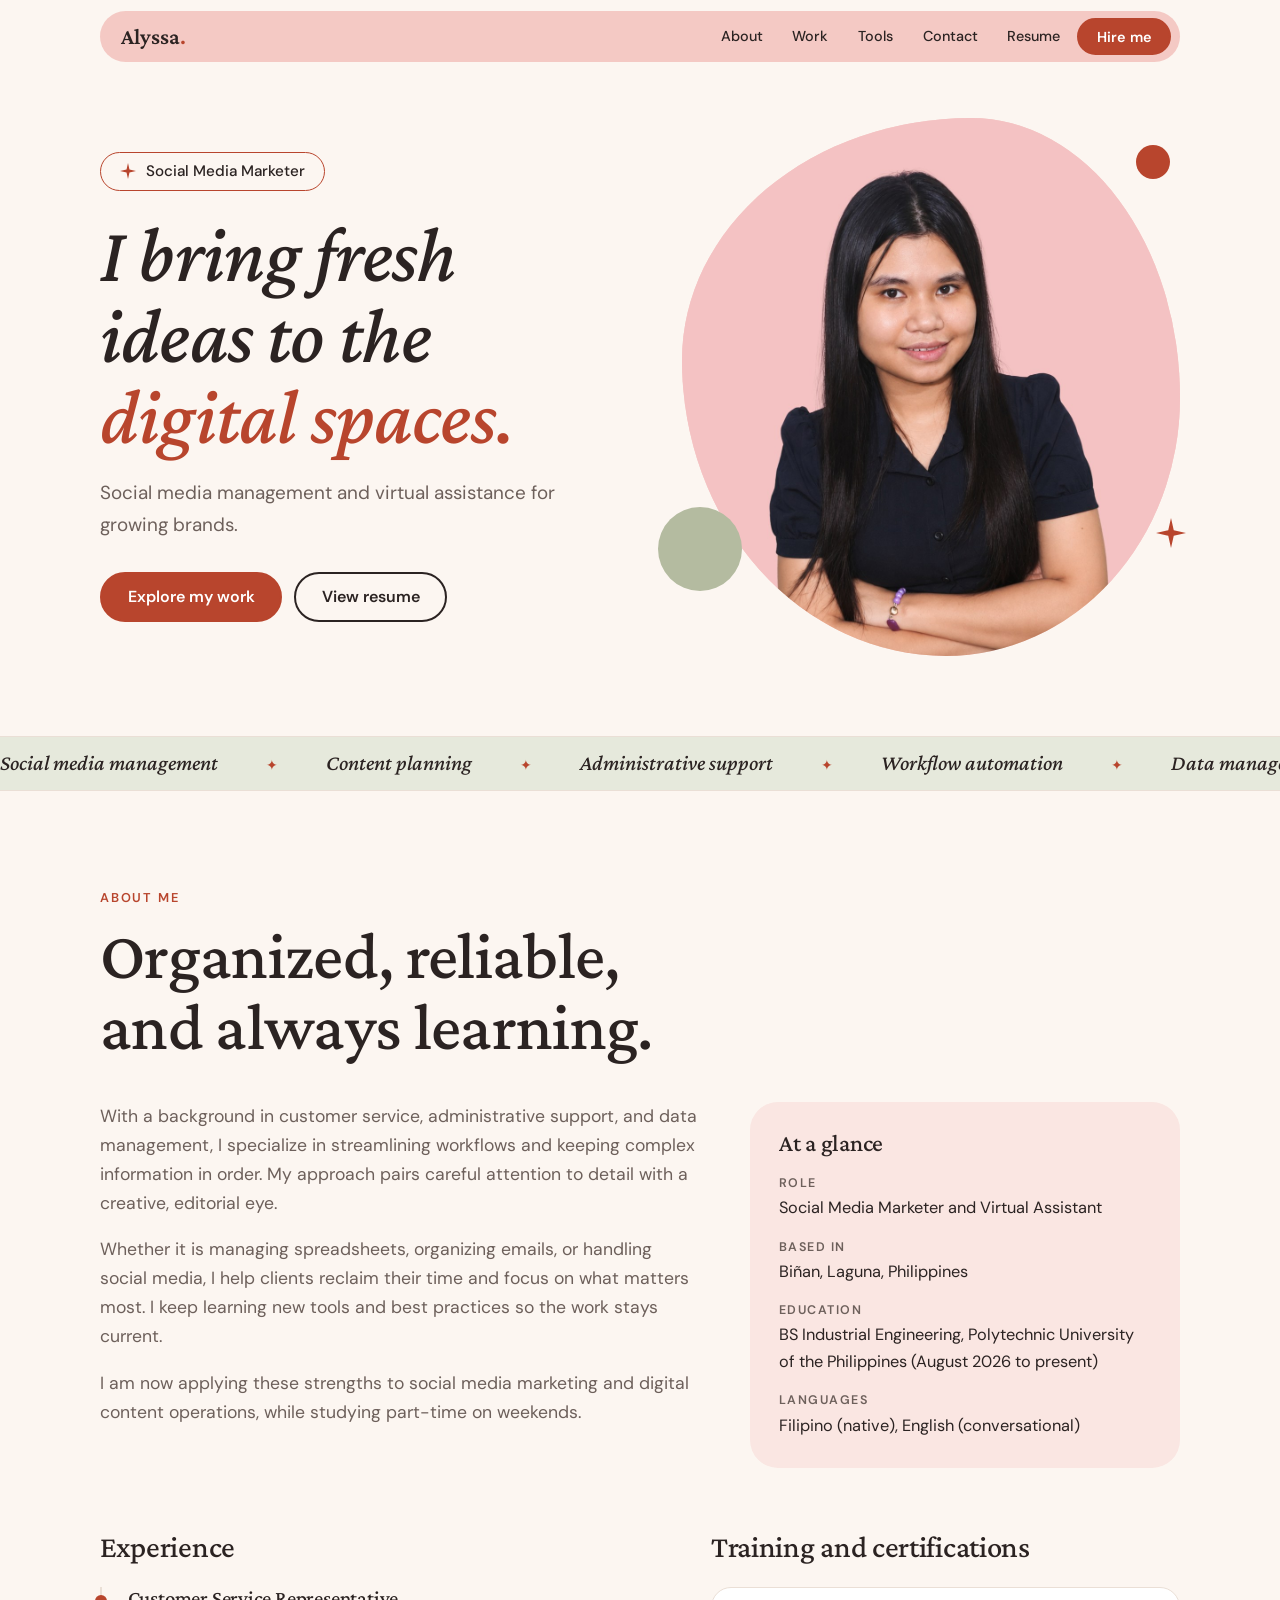
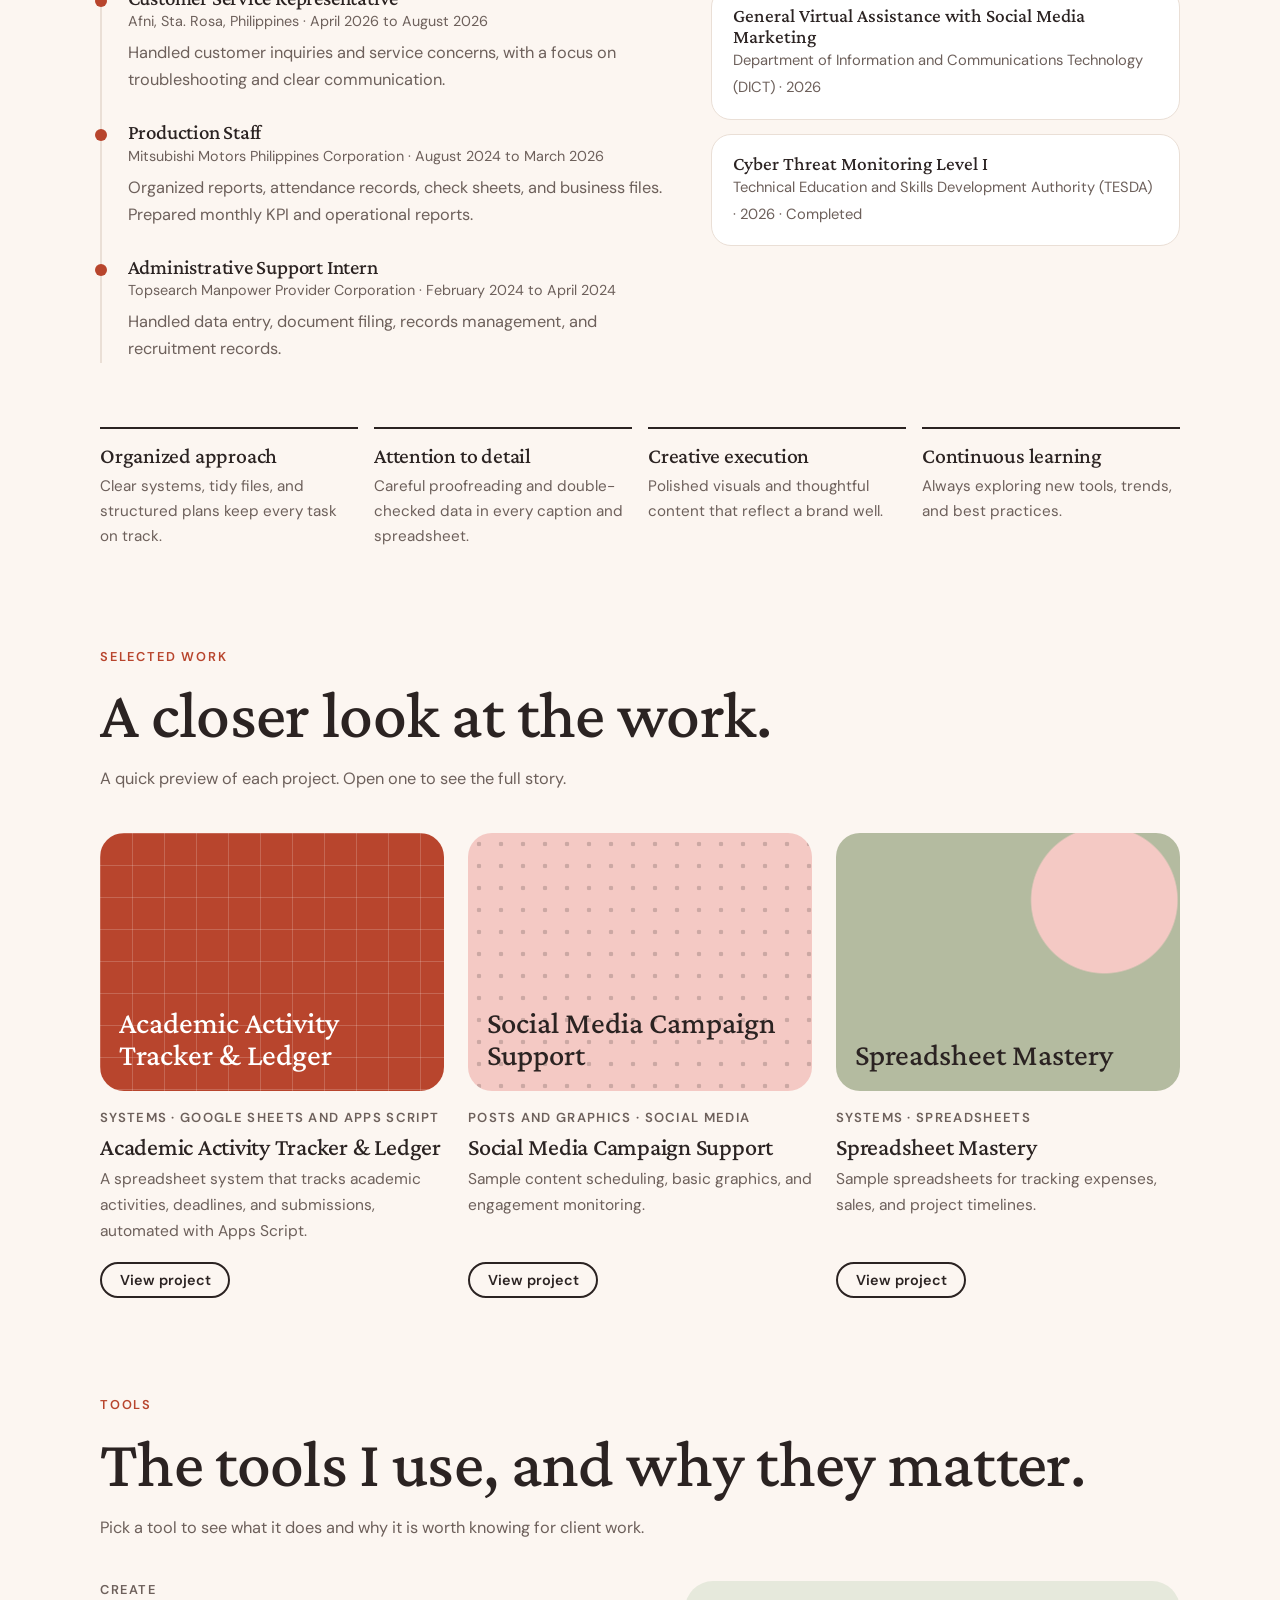
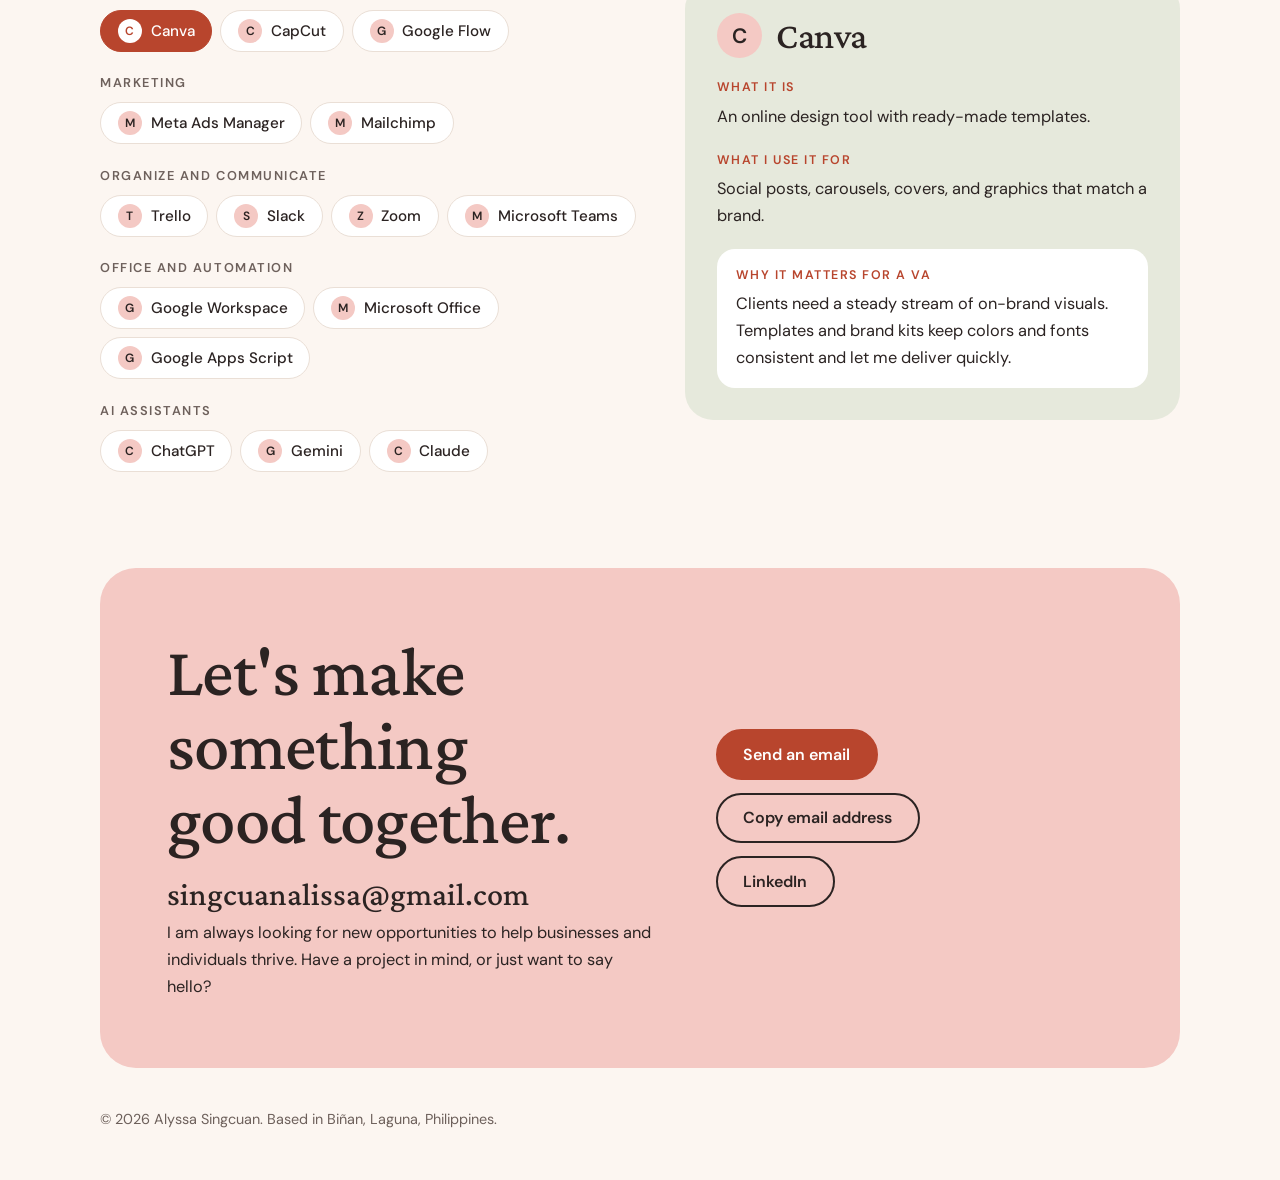
==== commit 05d0df75: "Replace old flat files with new one-page portfolio Remove stale v1 files, add the new site with css/" ====
--- a/index.html
+++ b/index.html
@@ -4,98 +4,46 @@
 <meta charset="utf-8">
 <meta name="viewport" content="width=device-width, initial-scale=1, viewport-fit=cover">
 <title>Alyssa Singcuan – Social Media Marketer & Virtual Assistant</title>
+<meta name="description" content="Portfolio of Alyssa Singcuan: social media management and virtual assistance.">
 <link rel="preconnect" href="https://fonts.googleapis.com">
-<link href="https://fonts.googleapis.com/css2?family=Cormorant+Garamond:ital,wght@0,400;0,500;0,600;1,400;1,500&family=DM+Sans:wght@400;500;600&display=swap" rel="stylesheet">
+<link href="https://fonts.googleapis.com/css2?family=Crimson+Pro:ital,wght@0,400;0,500;0,600;1,400;1,500&family=DM+Sans:wght@400;500;600&display=swap" rel="stylesheet">
 <link rel="icon" href="data:image/svg+xml,%3Csvg xmlns='http://www.w3.org/2000/svg' viewBox='0 0 100 100'%3E%3Ctext y='.9em' font-size='90'%3E%F0%9F%8C%B8%3C/text%3E%3C/svg%3E">
 <link rel="stylesheet" href="css/styles.css">
 </head>
 <body>
-<header class="top"><div class="wrap">
-  <a class="logo" href="#home">Alyssa Singcuan</a>
-  <nav aria-label="Main"><a href="#work" data-n="work">Work</a><a href="#about" data-n="about">About</a><a href="#resume" data-n="resume">Resume</a><a href="#contact" data-n="contact">Contact</a><a class="btn sm" href="mailto:singcuanalissa@gmail.com?subject=Hello%20Alyssa">Hire Me</a></nav>
-</div></header>
+<header class="top"><div class="wrap"><div class="pill">
+  <a class="logo" id="logo" href="#home"></a>
+  <nav aria-label="Main"><a href="#about" data-n="about">About</a><a href="#work" data-n="work">Work</a><a href="#tools-section" data-n="tools-section">Tools</a><a href="#contact" data-n="contact">Contact</a><a href="#resume" data-n="resume">Resume</a><a class="btn sm" href="#contact">Hire me</a></nav>
+</div></div></header>
 
 <main>
 <div id="v-home">
   <div class="wrap hero" id="home">
-    <div>
-      <span class="hi">Hi there!</span>
-      <h1>I bring <em>fresh ideas</em> to the <span class="hot">digital spaces</span></h1>
-      <p>Social media management + virtual assistance for growing brands.</p>
-      <div class="row"><a class="btn" href="#work">See my work</a><a class="btn line" href="#resume">View resume</a></div>
+    <div id="hero-copy"></div>
+    <div class="stage in5">
+      <div class="blob"><img id="photo" alt="Portrait" width="1122" height="1402" fetchpriority="high"></div>
+      <span class="dot a" aria-hidden="true"></span><span class="dot b" aria-hidden="true"></span>
+      <svg class="spark" viewBox="0 0 24 24" aria-hidden="true"><path d="M12 0l2.2 9.8L24 12l-9.8 2.2L12 24l-2.2-9.8L0 12l9.8-2.2z"/></svg>
     </div>
-    <div class="blob"><img src="images/alyssa-portrait.jpg" alt="Portrait of Alyssa Singcuan" width="1122" height="1402" fetchpriority="high"></div>
   </div>
-
-  <section class="wrap sec" id="work">
-    <h2>Selected work</h2>
-    <p class="sub">Posts, graphics, and the systems behind them. Open any project for the details.</p>
-    <div class="filters" id="filters" role="group" aria-label="Filter work"><button type="button" data-f="All" class="on" aria-pressed="true">All</button><button type="button" data-f="Systems" aria-pressed="false">Systems</button><button type="button" data-f="Posts &amp; graphics" aria-pressed="false">Posts &amp; graphics</button></div>
-    <div class="wall" id="wall">
-      <a class="tile" href="projects/academic-activity-tracker.html" data-type="Systems"><div class="cover c1" style="aspect-ratio:4/5"><b>Academic Activity Tracker &amp; Ledger</b></div><div class="cap"><span style="color:var(--ink)">Systems</span><span>View project</span></div></a>
-      <a class="tile" href="projects/social-media-campaign-support.html" data-type="Posts &amp; graphics"><div class="cover c3" style="aspect-ratio:1/1"><b>Social Media Campaign Support</b></div><div class="cap"><span style="color:var(--ink)">Posts &amp; graphics</span><span>View project</span></div></a>
-      <a class="tile" href="projects/spreadsheet-mastery.html" data-type="Systems"><div class="cover c2" style="aspect-ratio:4/3"><b>Spreadsheet Mastery</b></div><div class="cap"><span style="color:var(--ink)">Systems</span><span>View project</span></div></a>
-    </div>
-  </section>
-
-  <section class="wrap sec" id="about">
-    <div class="about">
-      <h2>Organized and reliable.</h2>
-      <div>
-        <p>With a background in administrative support and digital operations, I specialize in streamlining workflows and managing complex data with precision. My approach blends meticulous attention to detail with a creative, editorial eye for organization.</p>
-        <p>Whether it’s managing spreadsheets, organizing emails, or handling social media, I am dedicated to helping you reclaim your time and focus on what matters most. My continuous learning journey ensures I stay at the forefront of modern digital tools and best practices.</p>
-      </div>
-    </div>
-    <div class="how">
-      <div><h3>Organized approach</h3><p>Clear systems, tidy files and structured plans keep every task on track.</p></div>
-      <div><h3>Attention to detail</h3><p>Careful proofreading and double-checked data in every caption and spreadsheet.</p></div>
-      <div><h3>Creative execution</h3><p>Polished visuals and thoughtful content that reflect a premium brand.</p></div>
-      <div><h3>Continuous learning</h3><p>Always exploring new tools, trends and best practices to grow my skills.</p></div>
-    </div>
-  </section>
-
-  <section class="wrap sec">
-    <div class="kit">
-      <div><h3>Training</h3><ul>
-        <li>General Virtual Assistance with Social Media Marketing<small>DICT · 2026</small></li>
-        <li>Cyber Threat Monitoring Level I<small>TESDA · 2026</small></li></ul></div>
-      <div><h3>Tools</h3><div class="tags"><span>Canva</span><span>CapCut</span><span>Meta Ads Manager</span><span>Mailchimp</span><span>Google Workspace</span><span>Apps Script</span><span>Trello</span><span>Slack</span><span>Zoom</span><span>Microsoft Office</span><span>ChatGPT</span><span>Gemini</span><span>Claude</span></div></div>
-    </div>
-  </section>
-
-  <div class="wrap">
-    <section class="contact" id="contact" aria-label="Contact">
-      <h2>Let’s make something good.</h2>
-      <a class="mail" href="mailto:singcuanalissa@gmail.com">singcuanalissa@gmail.com</a>
-      <p>I’m always looking for new opportunities to help businesses and individuals thrive. Have a project in mind, or just want to say hello?</p>
-      <div class="row"><a class="btn" href="mailto:singcuanalissa@gmail.com?subject=Hello%20Alyssa">Send an email</a><a class="btn line" href="https://linkedin.com/in/alyssa-singcuan/">LinkedIn</a></div>
-    </section>
-  </div>
+  <div class="mq" aria-hidden="true"><div id="mq"></div></div>
+  <section class="sec" id="about"><div class="wrap" id="about-wrap"></div></section>
+  <section class="sec" id="work"><div class="wrap"><div id="work-head"></div><div class="cards" id="cards"></div></div></section>
+  <section class="sec" id="tools-section"><div class="wrap"><div id="tools-head"></div>
+    <div class="tools"><div id="tgroups"></div><aside class="panel" id="panel" aria-live="polite"></aside></div>
+  </div></section>
+  <div class="wrap"><section class="contact rv" id="contact" aria-label="Contact"></section></div>
 </div>
 
 <div id="v-resume" hidden>
-  <div class="wrap">
-    <div class="sec" style="padding-bottom:0"><h2>Resume</h2><p class="sub">My full resume, with experience, skills, and training.</p>
-      <div class="row"><a class="btn" href="assets/Alyssa_Singcuan_Resume.pdf" download>Download PDF</a><a class="btn line" href="#home">Back to home</a></div></div>
-    <div class="rs">
-      <div class="paper"><img src="images/resume.jpg" alt="Resume of Alyssa Singcuan, Social Media Marketer, covering experience, technical skills, certifications and education" width="1000" height="1414"></div>
-      <aside class="side">
-        <div><h3>At a glance</h3>
-          <p><b>Role:</b> Social Media Marketer</p>
-          <p><b>Based in:</b> Biñan, Laguna, Philippines</p>
-          <p><b>Education:</b> BS Industrial Engineering, Polytechnic University of the Philippines (2026 – present)</p>
-          <p><b>Languages:</b> Filipino (native), English (conversational)</p></div>
-        <div><h3>Contact</h3>
-          <p><a href="mailto:singcuanalissa@gmail.com">singcuanalissa@gmail.com</a></p>
-          <p><a href="https://linkedin.com/in/alyssa-singcuan/">linkedin.com/in/alyssa-singcuan</a></p></div>
-      </aside>
-    </div>
-  </div>
+  <div class="wrap rhead" id="resume-wrap"></div>
 </div>
 </main>
+<footer class="wrap" id="footer"></footer>
+<dialog id="dlg" aria-labelledby="dt"><div class="dh"><h3 id="dt"></h3><button type="button" class="btn line sm" id="dx">Close</button></div><div class="db" id="db"></div></dialog>
+<dialog id="lb" class="lb" aria-label="Image viewer"><img id="lbi" alt=""><p id="lbc"></p><button type="button" class="btn line sm" id="lbx">Close</button></dialog>
 
-<footer><div class="wrap">© 2026 Alyssa Singcuan. Based in Biñan, Laguna, Philippines.</div></footer>
-
+<script src="js/content.js"></script>
 <script src="js/main.js"></script>
 </body>
 </html>
--- a/css/styles.css
+++ b/css/styles.css
@@ -0,0 +1,180 @@
+:root{--bg:#fcf6f1;--surface:#ffffff;--ink:#2b2322;--muted:#6d605b;--line:#eadfd6;--blush:#f4c9c4;--blush-soft:#fae6e2;--sage:#b4bba0;--sage-soft:#e6e9dc;--accent:#b8452d;--accent-ink:#ffffff;
+--head:"Minion Pro","Minion 3","Crimson Pro",Georgia,serif;--body:"DM Sans",system-ui,sans-serif;--gx:max(1.25rem,env(safe-area-inset-left,0px));--gy:max(1.25rem,env(safe-area-inset-right,0px))}
+@media (prefers-color-scheme:dark){:root:not([data-theme="light"]){--bg:#1c1717;--surface:#271f1f;--ink:#f5ece7;--muted:#b9aca5;--line:#3d3232;--blush:#5a3438;--blush-soft:#33252a;--sage:#4d5542;--sage-soft:#2b2f26;--accent:#ee8f78;--accent-ink:#1c1717;color-scheme:dark}}
+:root[data-theme="dark"]{--bg:#1c1717;--surface:#271f1f;--ink:#f5ece7;--muted:#b9aca5;--line:#3d3232;--blush:#5a3438;--blush-soft:#33252a;--sage:#4d5542;--sage-soft:#2b2f26;--accent:#ee8f78;--accent-ink:#1c1717;color-scheme:dark}
+*,*::before,*::after{box-sizing:border-box}
+html{scroll-behavior:smooth;scroll-padding-top:5.5rem}
+body{margin:0;background:var(--bg);color:var(--ink);font:400 1.02rem/1.65 var(--body)}
+body::before{content:"";position:fixed;inset:0 0 auto;height:env(safe-area-inset-top,0px);z-index:40;background:var(--bg)}
+h1,h2,h3,h4{font-family:var(--head);font-weight:500;margin:0;line-height:1.05;letter-spacing:-.01em;text-wrap:balance}
+p{margin:0}
+a{color:inherit}
+img{max-width:100%}
+:focus-visible{outline:3px solid var(--accent);outline-offset:3px;border-radius:8px}
+.wrap{max-width:1120px;margin:0 auto;padding-left:var(--gx);padding-right:var(--gy)}
+.btn{display:inline-flex;align-items:center;gap:.5rem;background:var(--accent);color:var(--accent-ink);padding:.8rem 1.6rem;border-radius:999px;text-decoration:none;font:600 1rem var(--body);border:2px solid var(--accent);cursor:pointer;transition:transform .2s,box-shadow .2s}
+.btn:hover{transform:translateY(-2px);box-shadow:0 10px 22px -12px var(--accent)}
+.btn.line{background:none;color:var(--ink);border-color:var(--ink)}
+.btn.sm{padding:.45rem 1.1rem;font-size:.9rem}
+/* header */
+.top{position:sticky;top:env(safe-area-inset-top,0px);z-index:30;padding-top:.7rem}
+.pill{display:flex;align-items:center;justify-content:space-between;gap:.5rem 1rem;flex-wrap:wrap;background:var(--blush);border-radius:999px;padding:.45rem .55rem .45rem 1.3rem}
+.logo{font:600 1.4rem var(--head);text-decoration:none}
+.logo i{color:var(--accent);font-style:normal}
+nav{display:flex;align-items:center;gap:.25rem;flex-wrap:wrap}
+nav a:not(.btn){text-decoration:none;font-size:.9rem;font-weight:500;padding:.4rem .8rem;border-radius:999px;transition:background .2s}
+nav a:not(.btn):hover,nav a.on{background:var(--sage)}
+nav a.on{color:var(--ink)}
+/* hero */
+.hero{display:grid;grid-template-columns:1.05fr .95fr;gap:2rem;align-items:center;padding-top:3.5rem;padding-bottom:5rem}
+.tag{display:inline-flex;align-items:center;gap:.6rem;border:1.5px solid var(--accent);border-radius:999px;padding:.4rem 1.2rem;font-weight:500;font-size:.95rem}
+.tag svg{width:16px;height:16px;fill:var(--accent);animation:spin 9s linear infinite}
+.hero h1{font-size:clamp(2.8rem,6.2vw,5.2rem);font-style:italic;font-weight:500;margin:1.4rem 0 1.3rem;line-height:1.02}
+.hero h1 b{font-weight:500;font-style:italic;color:var(--accent)}
+.hero .lead{font-size:1.18rem;color:var(--muted);max-width:40ch;margin-bottom:2rem}
+.row{display:flex;gap:.75rem;flex-wrap:wrap}
+.stage{position:relative;justify-self:center;width:min(500px,100%)}
+.blob{aspect-ratio:1/1.08;background:var(--blush);border-radius:58% 42% 47% 53%/45% 52% 48% 55%;overflow:hidden;animation:morph 14s ease-in-out infinite alternate}
+.blob img{width:100%;height:100%;object-fit:cover;object-position:50% 6%;display:block}
+.dot{position:absolute;border-radius:50%;background:var(--sage)}
+.dot.a{width:84px;height:84px;left:-1.5rem;bottom:12%;animation:bob 6s ease-in-out infinite}
+.dot.b{width:34px;height:34px;right:2%;top:5%;background:var(--accent);animation:bob 5s ease-in-out -2s infinite}
+.spark{position:absolute;width:30px;fill:var(--accent);right:-.4rem;bottom:20%;animation:spin 12s linear infinite}
+.in1{animation:rise .8s .05s both}.in2{animation:rise .8s .2s both}.in3{animation:rise .8s .35s both}.in4{animation:rise .8s .5s both}.in5{animation:rise 1s .3s both}
+@keyframes rise{from{opacity:0;transform:translateY(22px)}to{opacity:1;transform:none}}
+@keyframes spin{to{transform:rotate(360deg)}}
+@keyframes bob{50%{transform:translateY(-14px)}}
+@keyframes morph{to{border-radius:46% 54% 55% 45%/55% 44% 56% 45%}}
+/* marquee */
+.mq{border-block:1px solid var(--line);background:var(--sage-soft);overflow:hidden;padding:.9rem 0}
+.mq div{display:flex;gap:3rem;width:max-content;animation:slide 40s linear infinite;font:italic 500 1.35rem var(--head)}
+.mq span::after{content:"✦";color:var(--accent);margin-left:3rem;font-style:normal;font-size:.9rem}
+@keyframes slide{to{transform:translateX(-50%)}}
+/* sections */
+.sec{padding-top:6rem}
+.eyebrow{font-size:.8rem;font-weight:600;letter-spacing:.14em;text-transform:uppercase;color:var(--accent);margin-bottom:.8rem}
+.sec>.wrap>h2,.sec h2.big{font-size:clamp(2.4rem,5.5vw,4.2rem)}
+.sub{color:var(--muted);max-width:56ch;margin-top:1rem}
+.js .rv{opacity:0;transform:translateY(20px);transition:opacity .7s ease,transform .7s ease}
+.js .rv.in{opacity:1;transform:none}
+/* about */
+.about{display:grid;grid-template-columns:1.4fr 1fr;gap:3rem;margin-top:2.5rem}
+.about .story p{color:var(--muted);font-size:1.1rem;max-width:58ch}
+.about .story p+p{margin-top:1.1rem}
+.glance{background:var(--blush-soft);border-radius:28px;padding:1.8rem;display:grid;gap:1.1rem;align-self:start}
+.glance h3{font-size:1.5rem}
+.glance dl{margin:0;display:grid;gap:.9rem}
+.glance dt{font-size:.78rem;font-weight:600;letter-spacing:.12em;text-transform:uppercase;color:var(--muted)}
+.glance dd{margin:.1rem 0 0}
+.cols{display:grid;grid-template-columns:1.2fr 1fr;gap:3rem;margin-top:4rem}
+.cols h3{font-size:1.9rem;margin-bottom:1.4rem}
+.tl{list-style:none;margin:0;padding:0 0 0 1.6rem;border-left:2px solid var(--line);display:grid;gap:1.7rem}
+.tl li{position:relative}
+.tl li::before{content:"";position:absolute;left:calc(-1.6rem - 7px);top:.5rem;width:12px;height:12px;border-radius:50%;background:var(--accent)}
+.tl h4{font-size:1.3rem}
+.tl .when{color:var(--muted);font-size:.9rem;margin:.1rem 0 .4rem}
+.tl p{color:var(--muted);max-width:52ch}
+.certs{display:grid;gap:.9rem}
+.cert{background:var(--surface);border:1px solid var(--line);border-radius:20px;padding:1.1rem 1.3rem;transition:transform .25s,border-color .25s}
+.cert:hover{transform:translateY(-3px);border-color:var(--accent)}
+.cert b{display:block;font:500 1.2rem var(--head)}
+.cert span{color:var(--muted);font-size:.92rem}
+.vals{display:grid;grid-template-columns:repeat(4,1fr);gap:1rem;margin-top:4rem}
+.val{border-top:2px solid var(--ink);padding-top:1rem}
+.val h4{font-size:1.35rem;margin-bottom:.4rem}
+.val p{color:var(--muted);font-size:.95rem}
+/* work */
+.cards{display:grid;grid-template-columns:repeat(3,1fr);gap:1.5rem;margin-top:2.5rem}
+.card{display:flex;flex-direction:column;min-width:0}
+.cover{aspect-ratio:4/3;border-radius:24px;display:flex;align-items:flex-end;padding:1.2rem;font:500 clamp(1.5rem,2.4vw,1.9rem)/1.05 var(--head);transition:transform .35s;overflow:hidden}
+.card:hover .cover{transform:scale(1.02) rotate(-.6deg)}
+.c1{background:var(--accent);color:var(--accent-ink);background-image:linear-gradient(rgba(255,255,255,.18) 1px,transparent 1px),linear-gradient(90deg,rgba(255,255,255,.18) 1px,transparent 1px);background-size:32px 32px}
+.c2{background:var(--blush);color:var(--ink);background-image:radial-gradient(circle,rgba(43,35,34,.2) 2px,transparent 2.6px);background-size:22px 22px}
+.c3{background:var(--sage);color:var(--ink);background-image:radial-gradient(circle at 78% 26%,var(--blush) 0 22%,transparent 22.5%)}
+.card .meta{font-size:.82rem;font-weight:600;letter-spacing:.1em;text-transform:uppercase;color:var(--muted);margin:1rem 0 .35rem}
+.card h3{font-size:1.5rem}
+.card p{color:var(--muted);margin:.5rem 0 1.1rem;font-size:.97rem}
+.card .btn{align-self:flex-start;margin-top:auto}
+dialog{border:0;border-radius:28px;background:var(--surface);color:var(--ink);width:min(760px,calc(100% - 1.5rem));max-height:calc(100% - 2rem);padding:0;overflow:auto}
+dialog::backdrop{background:rgba(24,16,16,.62)}
+dialog[open]{animation:pop .35s ease}
+@keyframes pop{from{opacity:0;transform:translateY(16px) scale(.98)}to{opacity:1;transform:none}}
+.dh{display:flex;justify-content:space-between;gap:1rem;align-items:flex-start;padding:1.6rem 1.6rem 0}
+.dh h3{font-size:clamp(1.8rem,4vw,2.5rem)}
+.db{padding:1rem 1.6rem 1.8rem;display:grid;gap:1.4rem}
+.db .cat{font-size:.82rem;font-weight:600;letter-spacing:.1em;text-transform:uppercase;color:var(--accent)}
+.db h4{font-size:1.3rem;margin-bottom:.4rem}
+.db p,.db li{color:var(--muted)}
+.db ul,.db ol{margin:0;padding-left:1.2rem;display:grid;gap:.35rem}
+.chips{display:flex;flex-wrap:wrap;gap:.45rem}
+.chips span{background:var(--blush-soft);border-radius:999px;padding:.25rem .8rem;font-size:.88rem}
+.todo{border:1.5px dashed var(--line);border-radius:16px;padding:.9rem 1.1rem;color:var(--muted);font-size:.95rem}
+.gal{display:grid;grid-template-columns:repeat(3,1fr);gap:.7rem}
+.ph{aspect-ratio:4/3;border-radius:16px;border:1.5px dashed var(--accent);background:var(--blush-soft);display:grid;place-items:center;text-align:center;font-size:.85rem;color:var(--muted);padding:.6rem}
+/* tools */
+.tools{display:grid;grid-template-columns:1.1fr 1fr;gap:2.5rem;margin-top:2.5rem;align-items:start}
+.tgroup+.tgroup{margin-top:1.4rem}
+.tgroup h3{font:600 .8rem var(--body);letter-spacing:.12em;text-transform:uppercase;color:var(--muted);margin-bottom:.7rem}
+.tchips{display:flex;flex-wrap:wrap;gap:.5rem}
+.chip{font:500 .95rem var(--body);background:var(--surface);color:var(--ink);border:1.5px solid var(--line);border-radius:999px;padding:.5rem 1.05rem;cursor:pointer;transition:transform .2s,background .2s,border-color .2s}
+.chip:hover{transform:translateY(-2px);border-color:var(--accent)}
+.chip[aria-pressed="true"]{background:var(--accent);color:var(--accent-ink);border-color:var(--accent)}
+.panel{position:sticky;top:6rem;background:var(--sage-soft);border-radius:28px;padding:2rem;min-height:22rem}
+.panel .k{font-size:.78rem;font-weight:600;letter-spacing:.12em;text-transform:uppercase;color:var(--accent);margin-bottom:.35rem}
+.panel h3{font-size:2.3rem;margin-bottom:1.2rem}
+.panel .blk+.blk{margin-top:1.2rem}
+.panel p{color:var(--ink)}
+.panel .blk:last-child{background:var(--surface);border-radius:18px;padding:1rem 1.2rem}
+.panel .swap{animation:rise .45s both}
+/* contact */
+.contact{margin-top:6rem;background:var(--blush);border-radius:36px;padding:clamp(1.8rem,6vw,4.2rem);display:grid;grid-template-columns:1.3fr 1fr;gap:2rem;align-items:center}
+.contact h2{font-size:clamp(2.4rem,6vw,4.4rem)}
+.contact .em{font:500 clamp(1.3rem,3.4vw,2rem) var(--head);margin:1.2rem 0 .5rem;word-break:break-all;user-select:all}
+.contact p{max-width:44ch}
+.cta{display:flex;flex-direction:column;gap:.8rem;align-items:flex-start}
+.contact .btn.line{border-color:var(--ink)}
+footer{padding-top:2.5rem;padding-bottom:3rem;color:var(--muted);font-size:.9rem}
+/* resume */
+.rs{display:grid;grid-template-columns:1.5fr 1fr;gap:2.5rem;align-items:start;padding-top:2rem}
+.paper{background:var(--surface);border:1px solid var(--line);border-radius:20px;padding:clamp(.6rem,2vw,1.1rem);box-shadow:0 24px 50px -30px rgba(43,35,34,.5)}
+.paper img{width:100%;height:auto;display:block;border-radius:6px;background:#fff}
+.side{position:sticky;top:6rem;display:grid;gap:1.2rem}
+.side h3{font-size:1.5rem;margin-bottom:.5rem}
+.side p{color:var(--muted);font-size:.95rem}
+.side p+p{margin-top:.4rem}
+.side b{color:var(--ink)}
+.rhead{padding-top:3rem}
+.rhead h1{font-size:clamp(2.6rem,6vw,4.6rem);font-style:italic}
+.back{display:inline-block;margin-bottom:1rem;color:var(--muted);text-decoration:none;font-weight:500}
+.back:hover{color:var(--accent)}
+@media (max-width:860px){
+ .hero,.about,.cols,.tools,.contact,.rs{grid-template-columns:1fr}
+ .cards{grid-template-columns:1fr}
+ .vals{grid-template-columns:1fr 1fr}
+ .panel,.side{position:static}
+ .hero{padding-top:2rem}
+ .stage{width:min(380px,100%)}
+ .gal{grid-template-columns:1fr 1fr}
+ .sec{padding-top:4.5rem}
+}
+@media (max-width:480px){.vals{grid-template-columns:1fr}.pill{border-radius:28px}}
+@media (prefers-reduced-motion:reduce){*,*::before,*::after{animation:none!important;transition:none!important}html{scroll-behavior:auto}.rv{opacity:1;transform:none}}
+
+.chip{display:inline-flex;align-items:center;gap:.55rem}
+.chip img{width:1.25rem;height:1.25rem;object-fit:contain}
+.ini{display:inline-grid;place-items:center;width:1.5rem;height:1.5rem;border-radius:50%;background:var(--blush);color:var(--ink);font:600 .75rem var(--body);flex:none}
+.chip[aria-pressed="true"] .ini{background:var(--accent-ink);color:var(--accent)}
+.panel .head{display:flex;align-items:center;gap:.9rem;margin-bottom:1.2rem}
+.panel .head h3{margin:0}
+.panel .head .ini{width:2.8rem;height:2.8rem;font-size:1.3rem}
+.panel .head img{width:2.8rem;height:2.8rem;object-fit:contain}
+.cover.hasimg{padding:0}
+.cover.hasimg img{width:100%;height:100%;object-fit:cover;display:block}
+.gal figure{margin:0}
+.gal .shot{display:block;width:100%;padding:0;border:0;background:none;cursor:zoom-in}
+.gal img{width:100%;aspect-ratio:4/3;object-fit:cover;border-radius:16px;display:block}
+.gal figcaption{font-size:.85rem;color:var(--muted);padding:.4rem .1rem 0}
+dialog.lb{width:min(980px,calc(100% - 1.5rem));padding:1rem}
+dialog.lb img{max-width:100%;max-height:72vh;display:block;margin:0 auto;border-radius:14px}
+dialog.lb p{color:var(--muted);padding:.7rem .2rem 0}
+dialog.lb .btn{margin-top:.8rem}
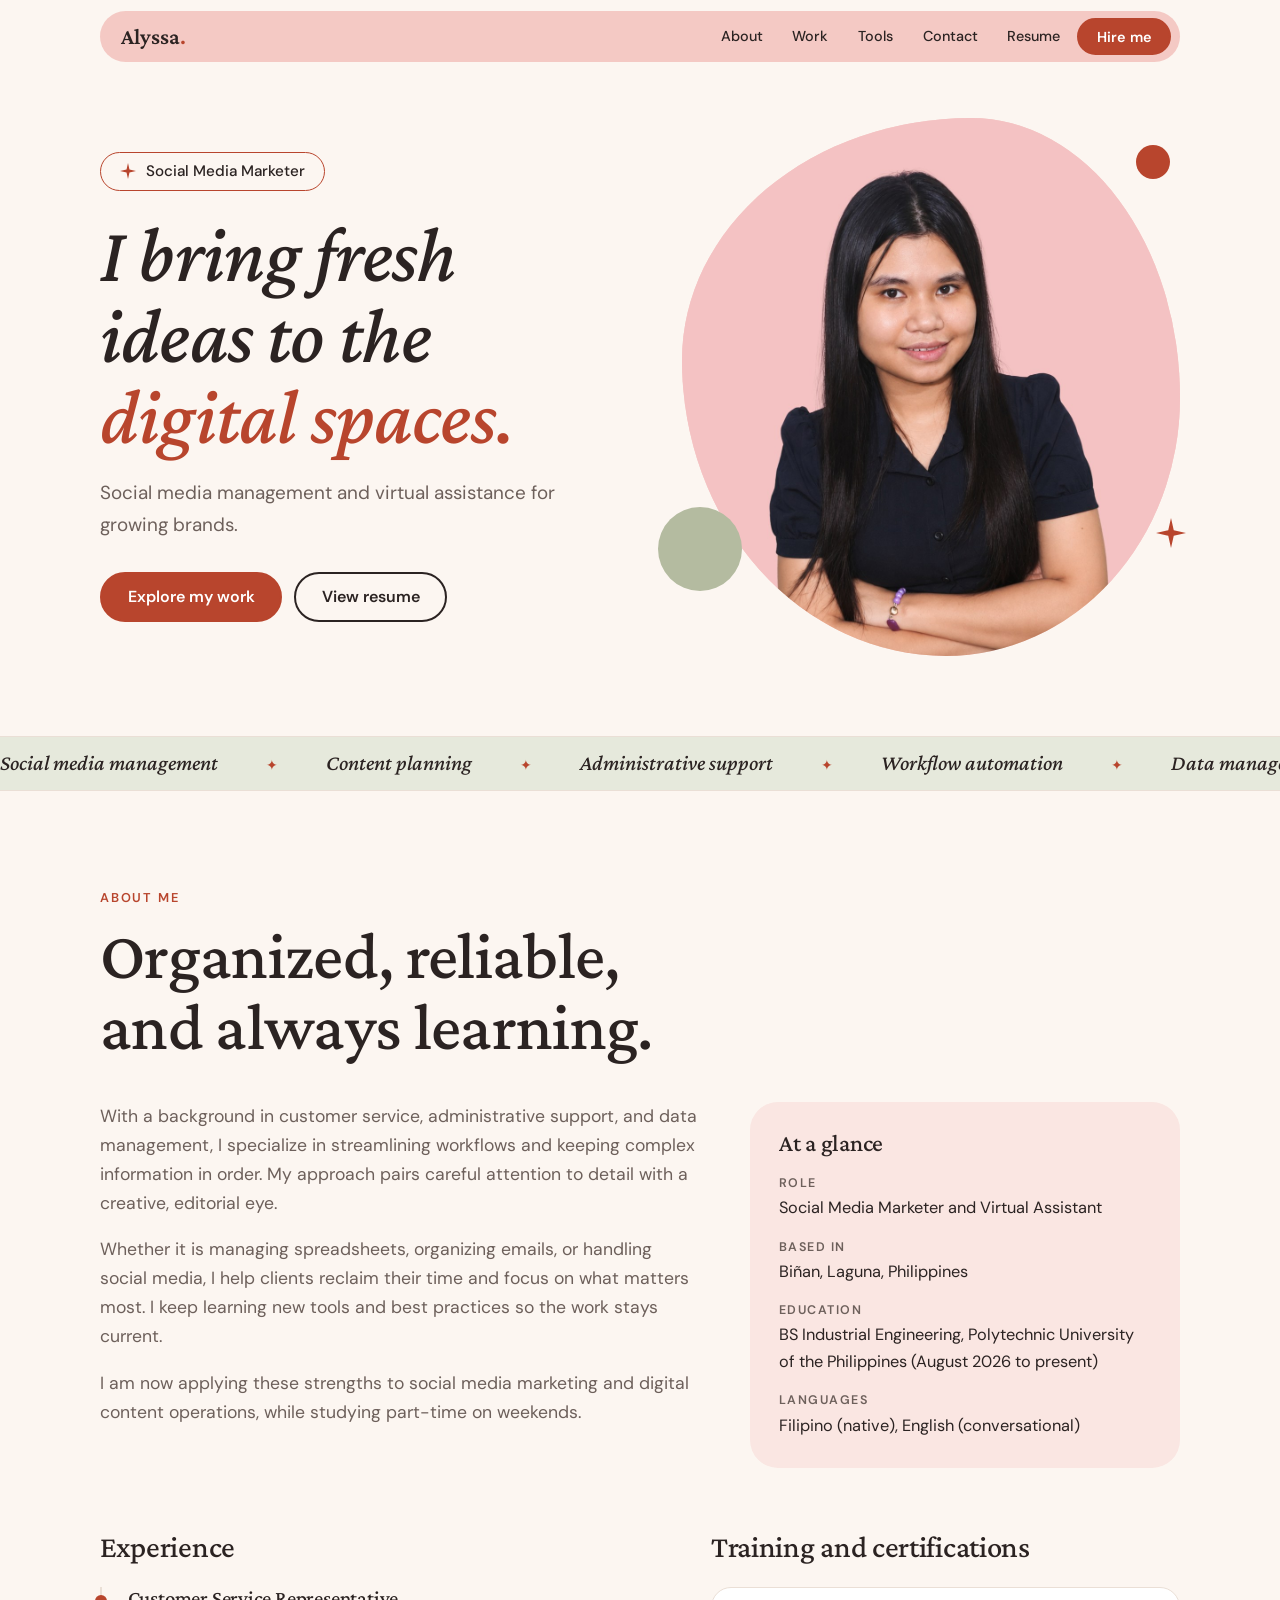
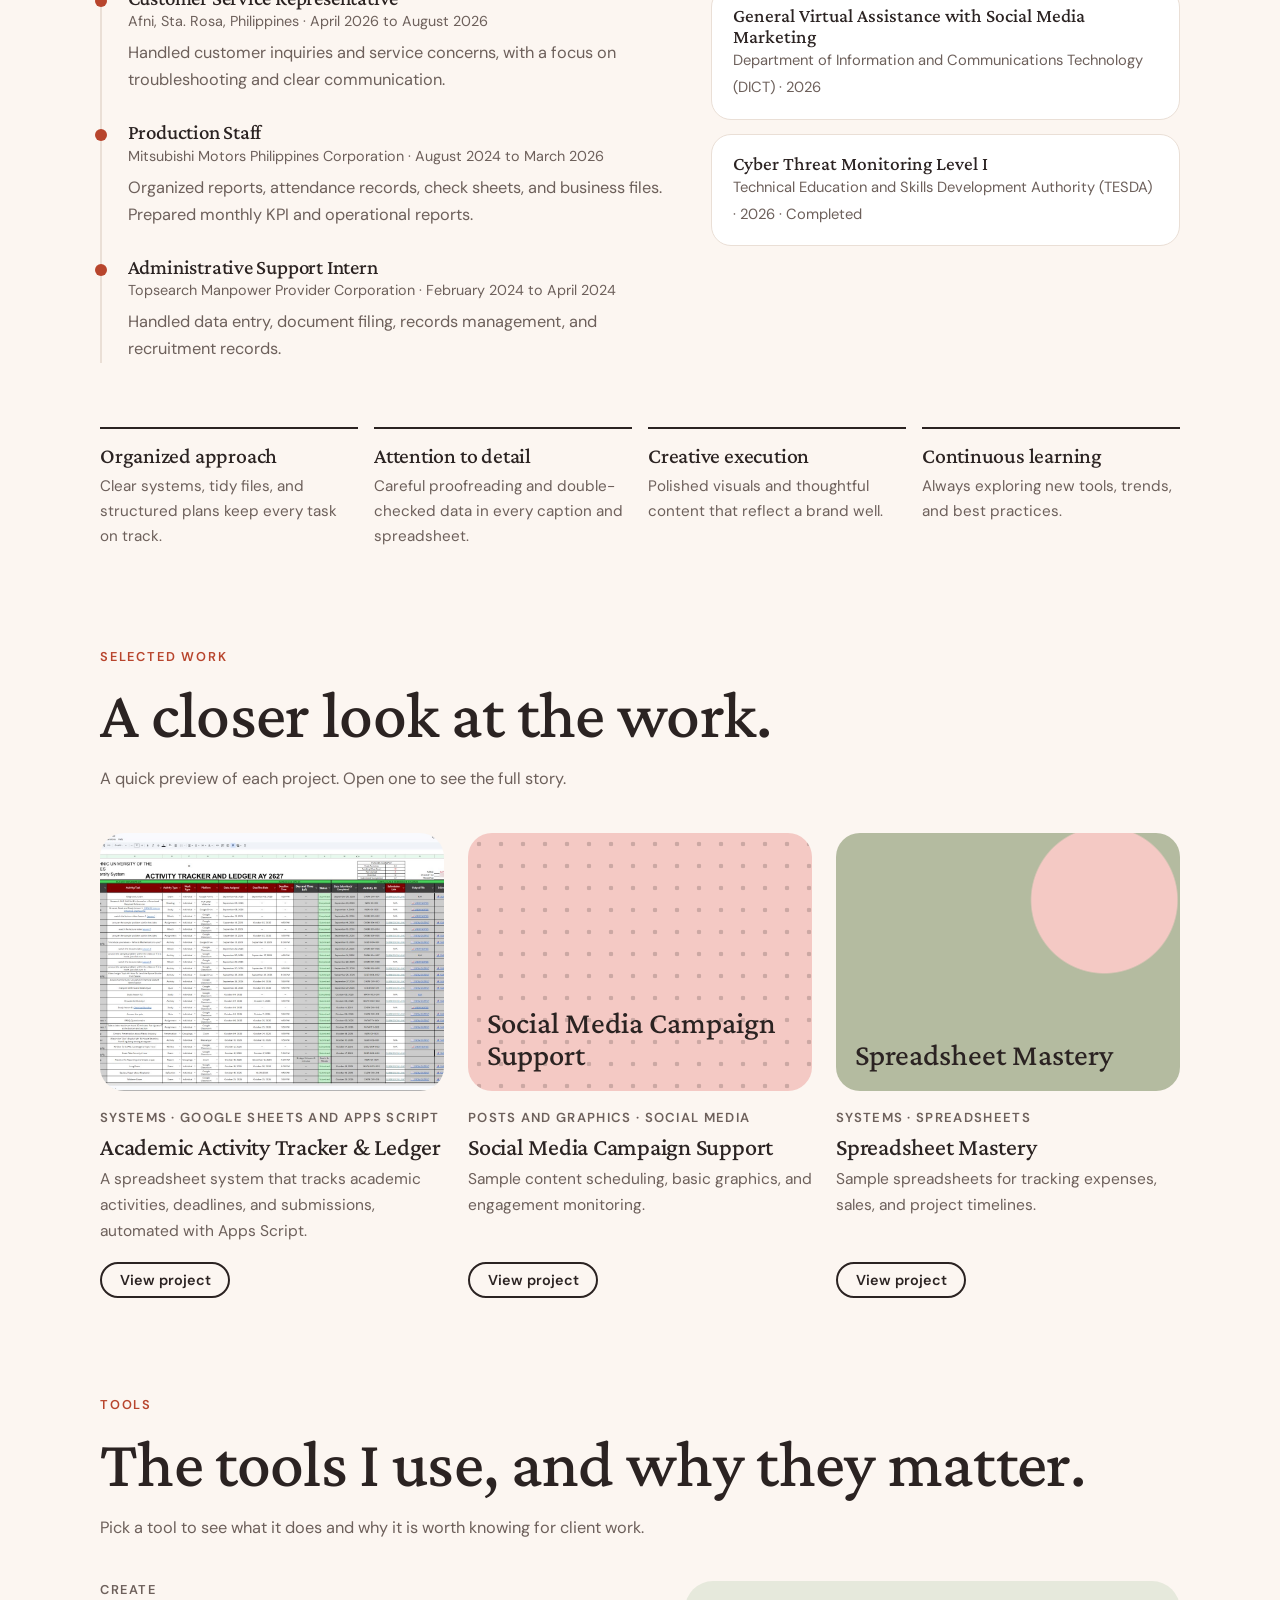
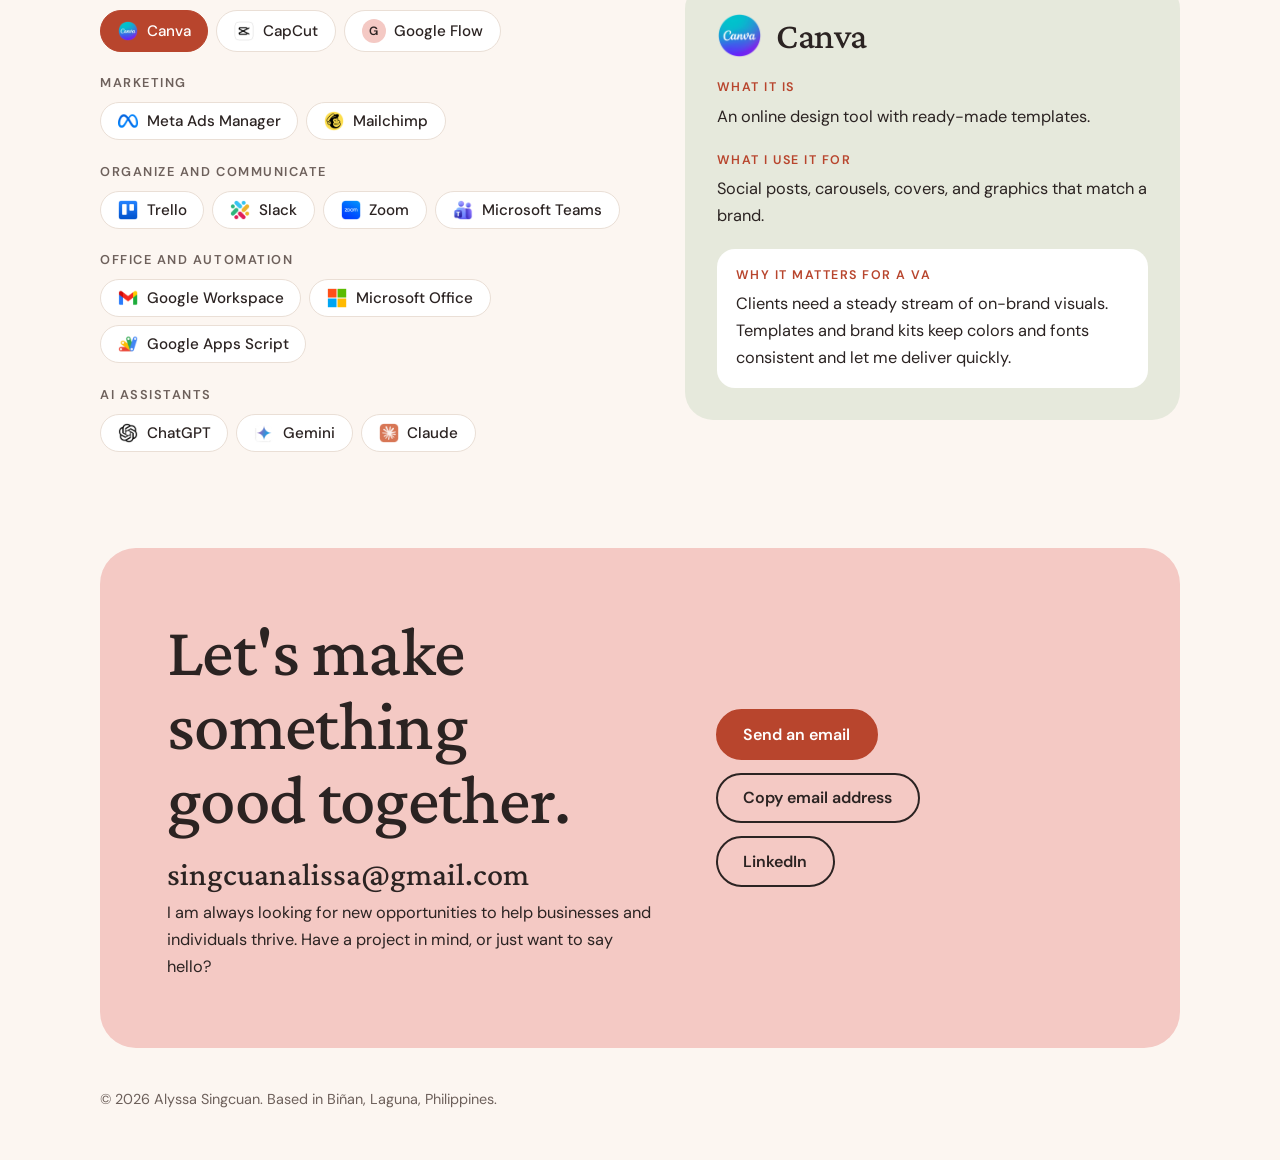
==== commit 6030d4ed: "Hide PDF viewer side panel and version asset links Open the desktop PDF viewer without the thumbnail" ====
--- a/index.html
+++ b/index.html
@@ -8,7 +8,7 @@
 <link rel="preconnect" href="https://fonts.googleapis.com">
 <link href="https://fonts.googleapis.com/css2?family=Crimson+Pro:ital,wght@0,400;0,500;0,600;1,400;1,500&family=DM+Sans:wght@400;500;600&display=swap" rel="stylesheet">
 <link rel="icon" href="data:image/svg+xml,%3Csvg xmlns='http://www.w3.org/2000/svg' viewBox='0 0 100 100'%3E%3Ctext y='.9em' font-size='90'%3E%F0%9F%8C%B8%3C/text%3E%3C/svg%3E">
-<link rel="stylesheet" href="css/styles.css">
+<link rel="stylesheet" href="css/styles.css?v=202611202033">
 </head>
 <body>
 <header class="top"><div class="wrap"><div class="pill">
@@ -43,7 +43,7 @@
 <dialog id="dlg" aria-labelledby="dt"><div class="dh"><h3 id="dt"></h3><button type="button" class="btn line sm" id="dx">Close</button></div><div class="db" id="db"></div></dialog>
 <dialog id="lb" class="lb" aria-label="Image viewer"><img id="lbi" alt=""><p id="lbc"></p><button type="button" class="btn line sm" id="lbx">Close</button></dialog>
 
-<script src="js/content.js"></script>
-<script src="js/main.js"></script>
+<script src="js/content.js?v=202611202033"></script>
+<script src="js/main.js?v=202611202033"></script>
 </body>
 </html>
--- a/css/styles.css
+++ b/css/styles.css
@@ -135,8 +135,12 @@
 .contact .btn.line{border-color:var(--ink)}
 footer{padding-top:2.5rem;padding-bottom:3rem;color:var(--muted);font-size:.9rem}
 /* resume */
-.rs{display:grid;grid-template-columns:1.5fr 1fr;gap:2.5rem;align-items:start;padding-top:2rem}
+.rs{max-width:820px;margin:0 auto;padding-top:2rem}
+#resume-wrap{text-align:center}
+#resume-wrap .row{justify-content:center}
+#resume-wrap .back{display:block;text-align:left}
 .paper{background:var(--surface);border:1px solid var(--line);border-radius:20px;padding:clamp(.6rem,2vw,1.1rem);box-shadow:0 24px 50px -30px rgba(43,35,34,.5)}
+.paper .pdf{display:block;width:100%;aspect-ratio:595/842;border:0;border-radius:6px;background:#fff}
 .paper img{width:100%;height:auto;display:block;border-radius:6px;background:#fff}
 .side{position:sticky;top:6rem;display:grid;gap:1.2rem}
 .side h3{font-size:1.5rem;margin-bottom:.5rem}
@@ -178,3 +182,33 @@
 dialog.lb img{max-width:100%;max-height:72vh;display:block;margin:0 auto;border-radius:14px}
 dialog.lb p{color:var(--muted);padding:.7rem .2rem 0}
 dialog.lb .btn{margin-top:.8rem}
+
+/* tool details as a bottom sheet on phones */
+dialog.sheet{margin:auto 0 0;width:100%;max-width:100%;max-height:82vh;border-radius:28px 28px 0 0;background:var(--sage-soft);padding:1.4rem 1.25rem calc(1.6rem + env(safe-area-inset-bottom,0px));animation:sheetup .3s ease both}
+dialog.sheet .sx{position:absolute;top:1rem;right:1rem;z-index:2}
+dialog.sheet .panel{position:static;min-height:0;padding:0;background:none;border-radius:0}
+dialog.sheet .panel h3{font-size:1.8rem;margin-bottom:0}
+dialog.sheet .panel .head{padding-right:5rem}
+@keyframes sheetup{from{transform:translateY(40px);opacity:0}to{transform:none;opacity:1}}
+@media (max-width:860px){#panel{display:none}}
+@media (min-width:861px){dialog.sheet{display:none!important}}
+
+/* compact menu on phones: one row */
+@media (max-width:600px){
+ .pill{flex-wrap:nowrap;gap:.2rem;border-radius:999px;padding:.3rem .3rem .3rem .8rem}
+ .logo{font-size:1.1rem;flex:none}
+ nav{flex-wrap:nowrap;overflow-x:auto;scrollbar-width:none;min-width:0;gap:.1rem}
+ nav::-webkit-scrollbar{display:none}
+ nav a:not(.btn){font-size:.78rem;padding:.35rem .42rem;white-space:nowrap;flex:none}
+ nav .btn{display:none}
+}
+@media (max-width:420px){
+ .logo{font-size:0}
+ .logo::first-letter{font-size:1.5rem}
+ .pill{padding-left:1rem}
+}
+
+.pdfv canvas{display:block;width:100%;height:auto;border-radius:6px;background:#fff}
+.pdfv canvas+canvas{margin-top:.8rem}
+.pdfv img{width:100%;height:auto;display:block}
+.pdfv .pdfframe{display:block;width:100%;border:0;border-radius:6px;background:#fff}
